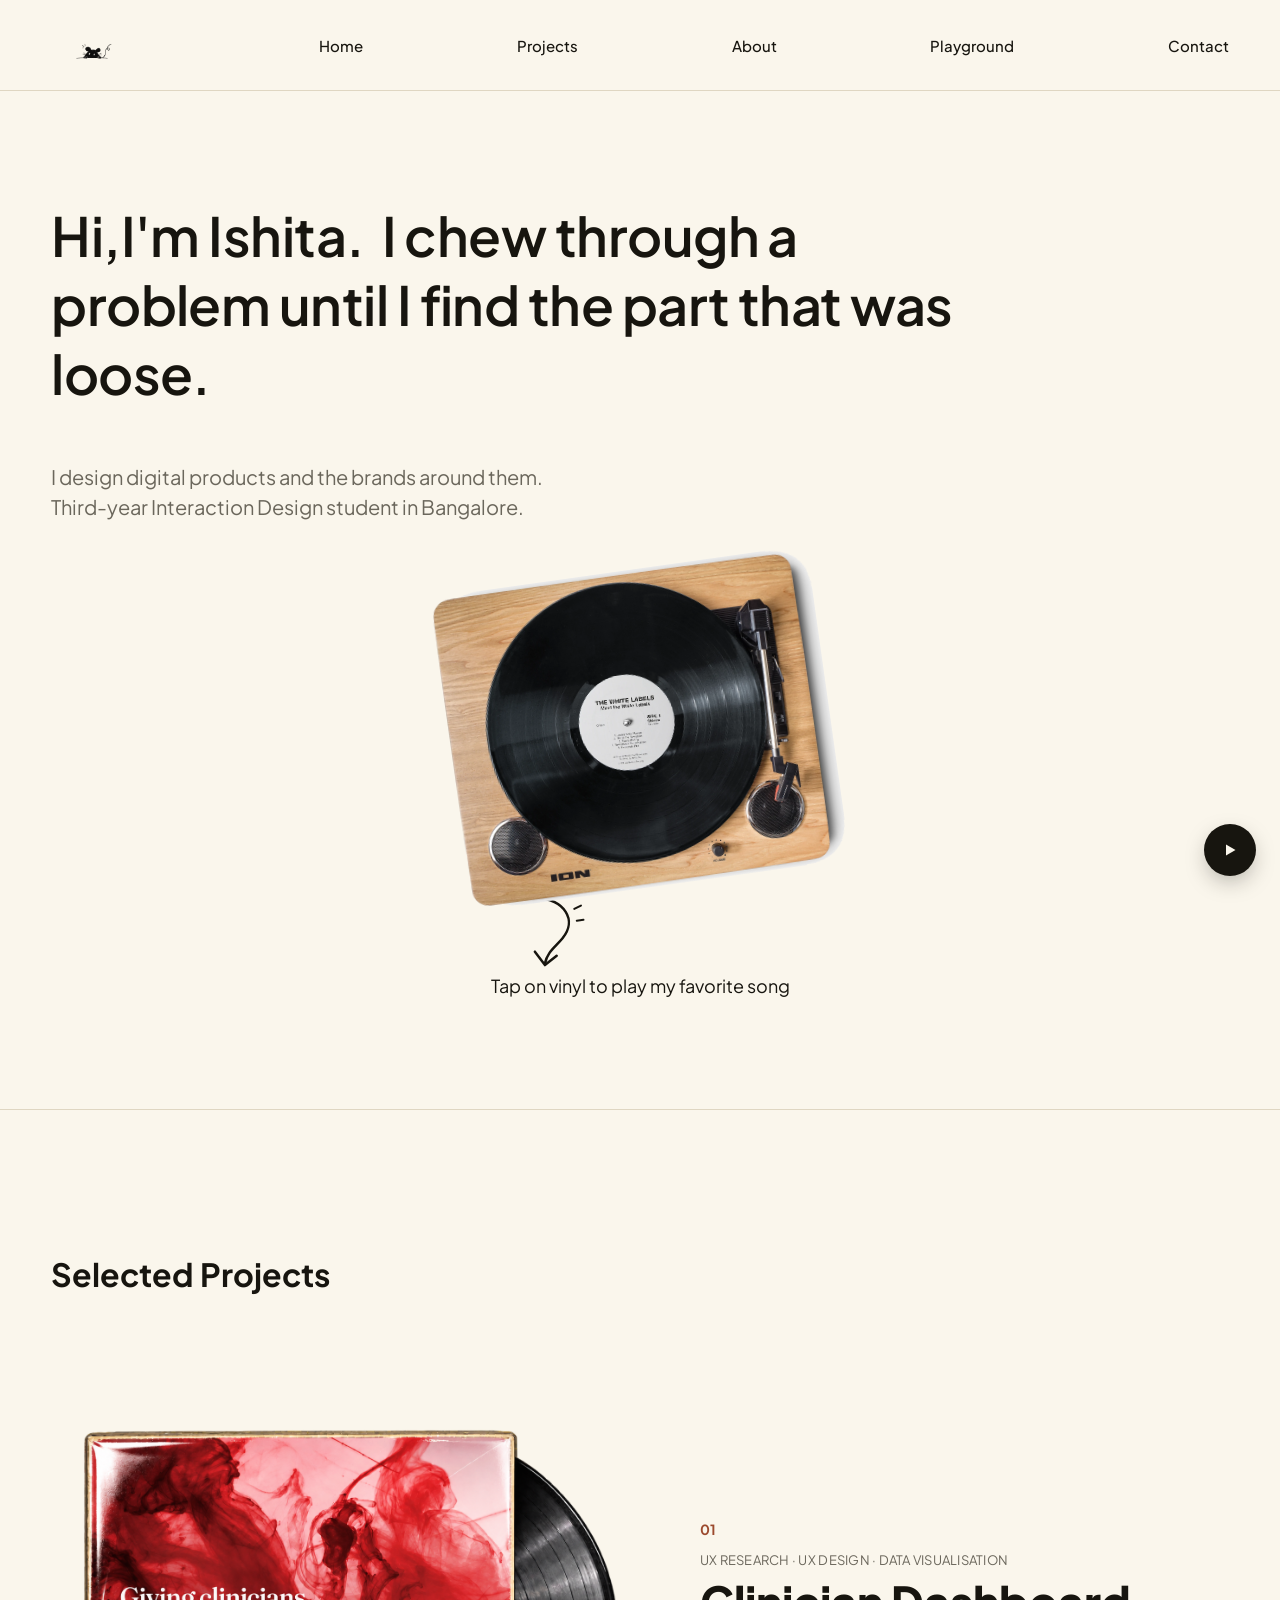
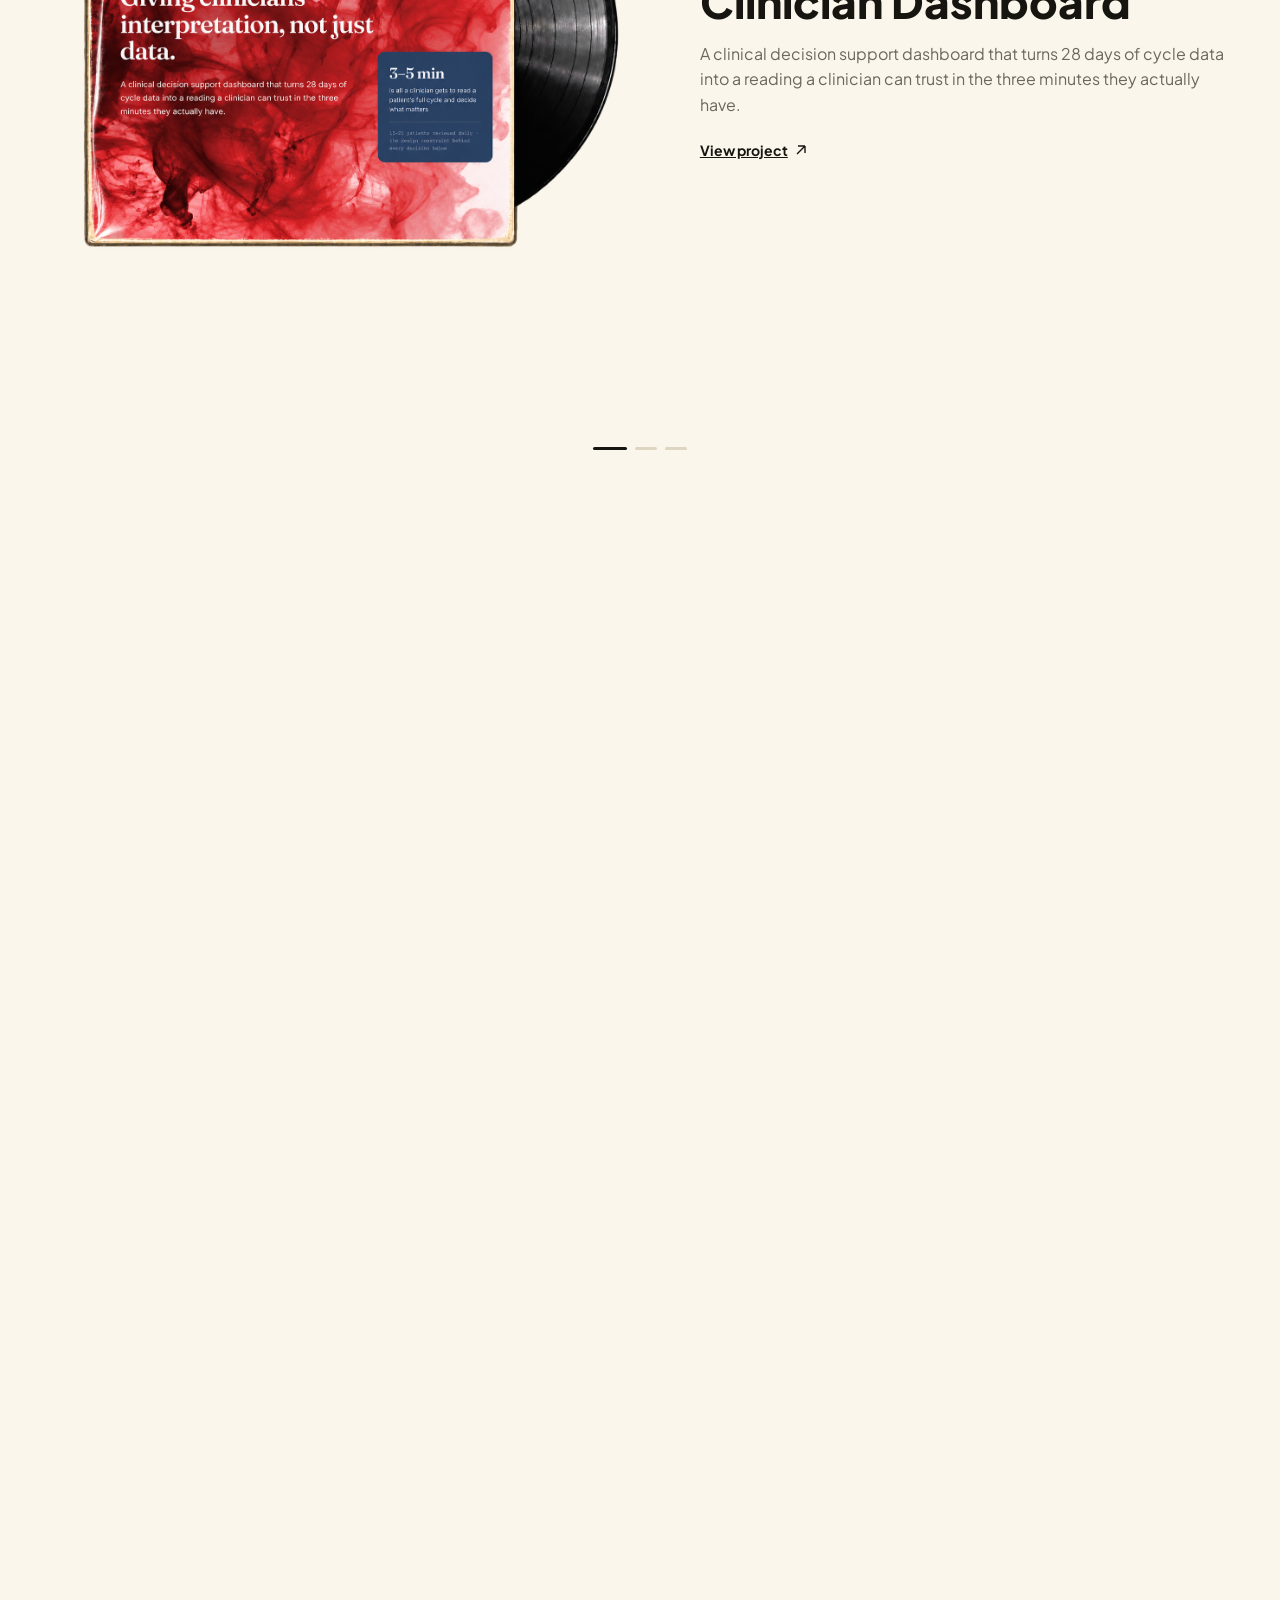
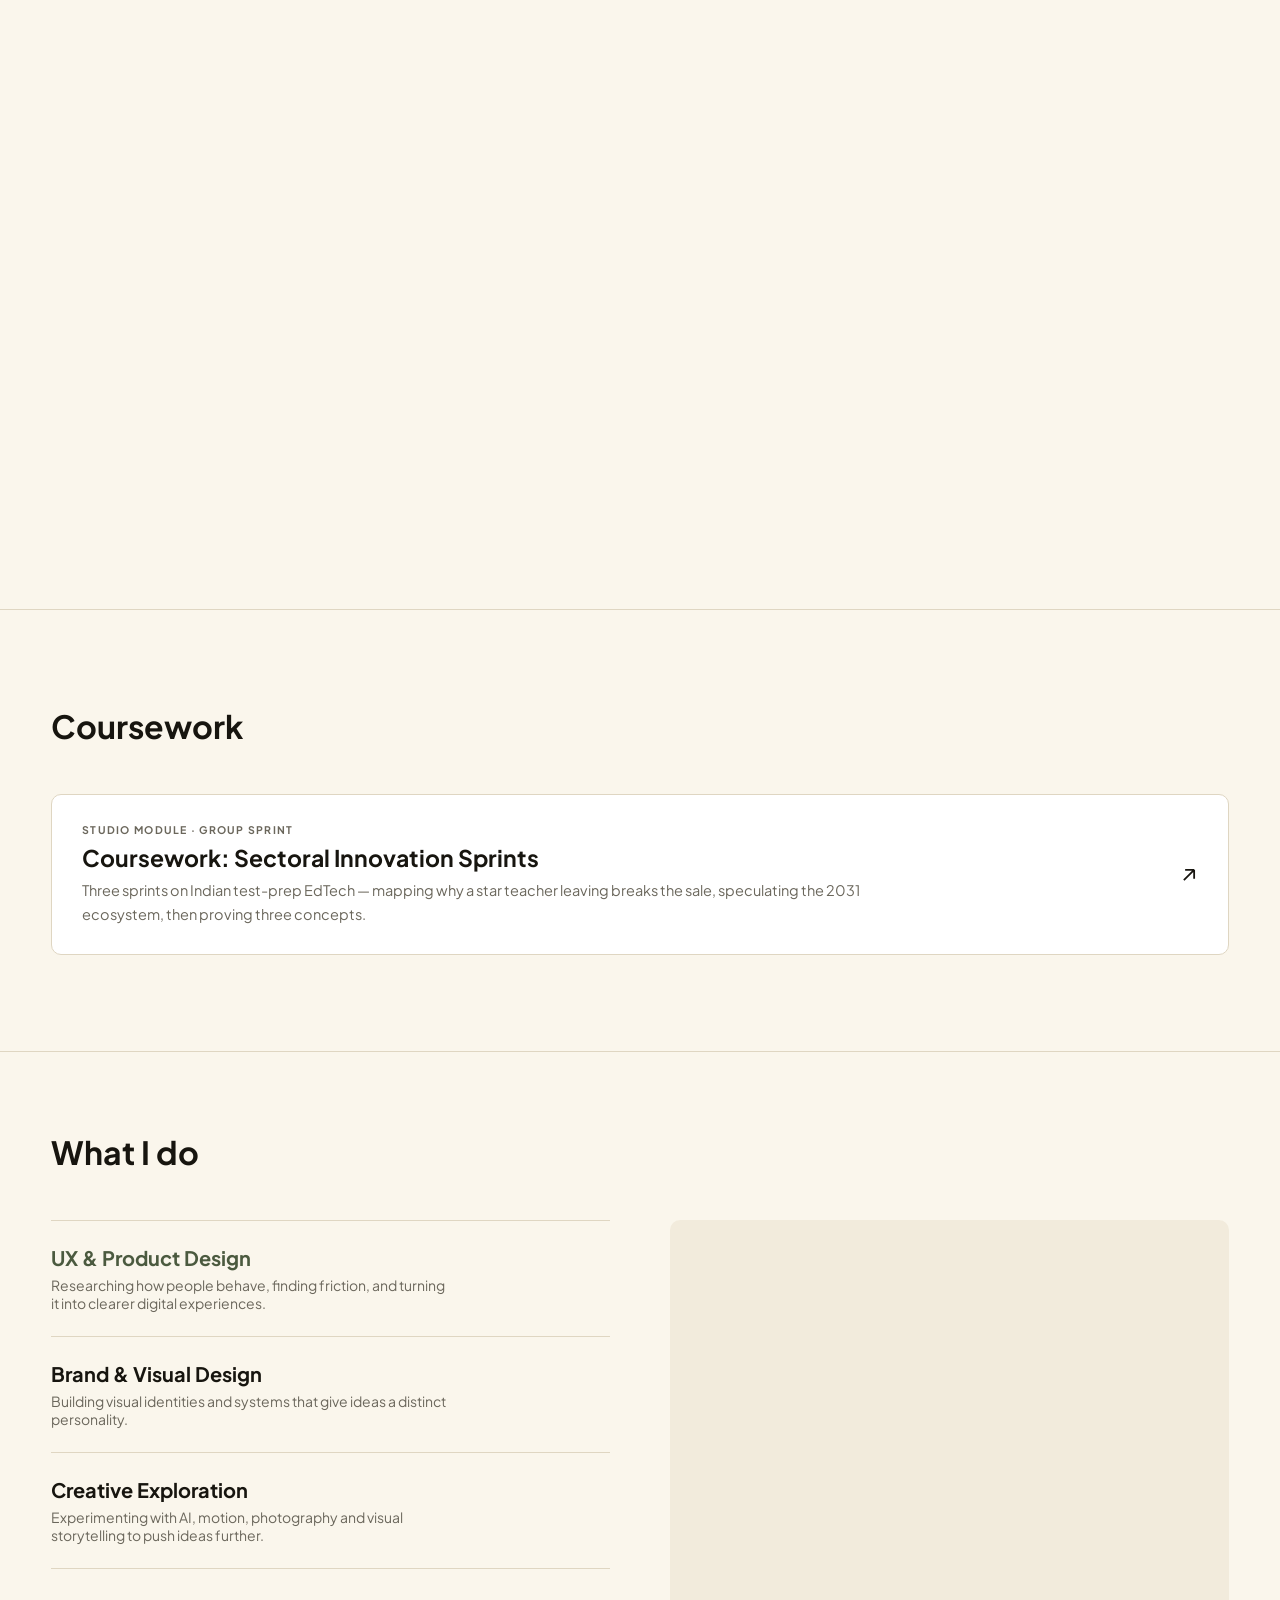
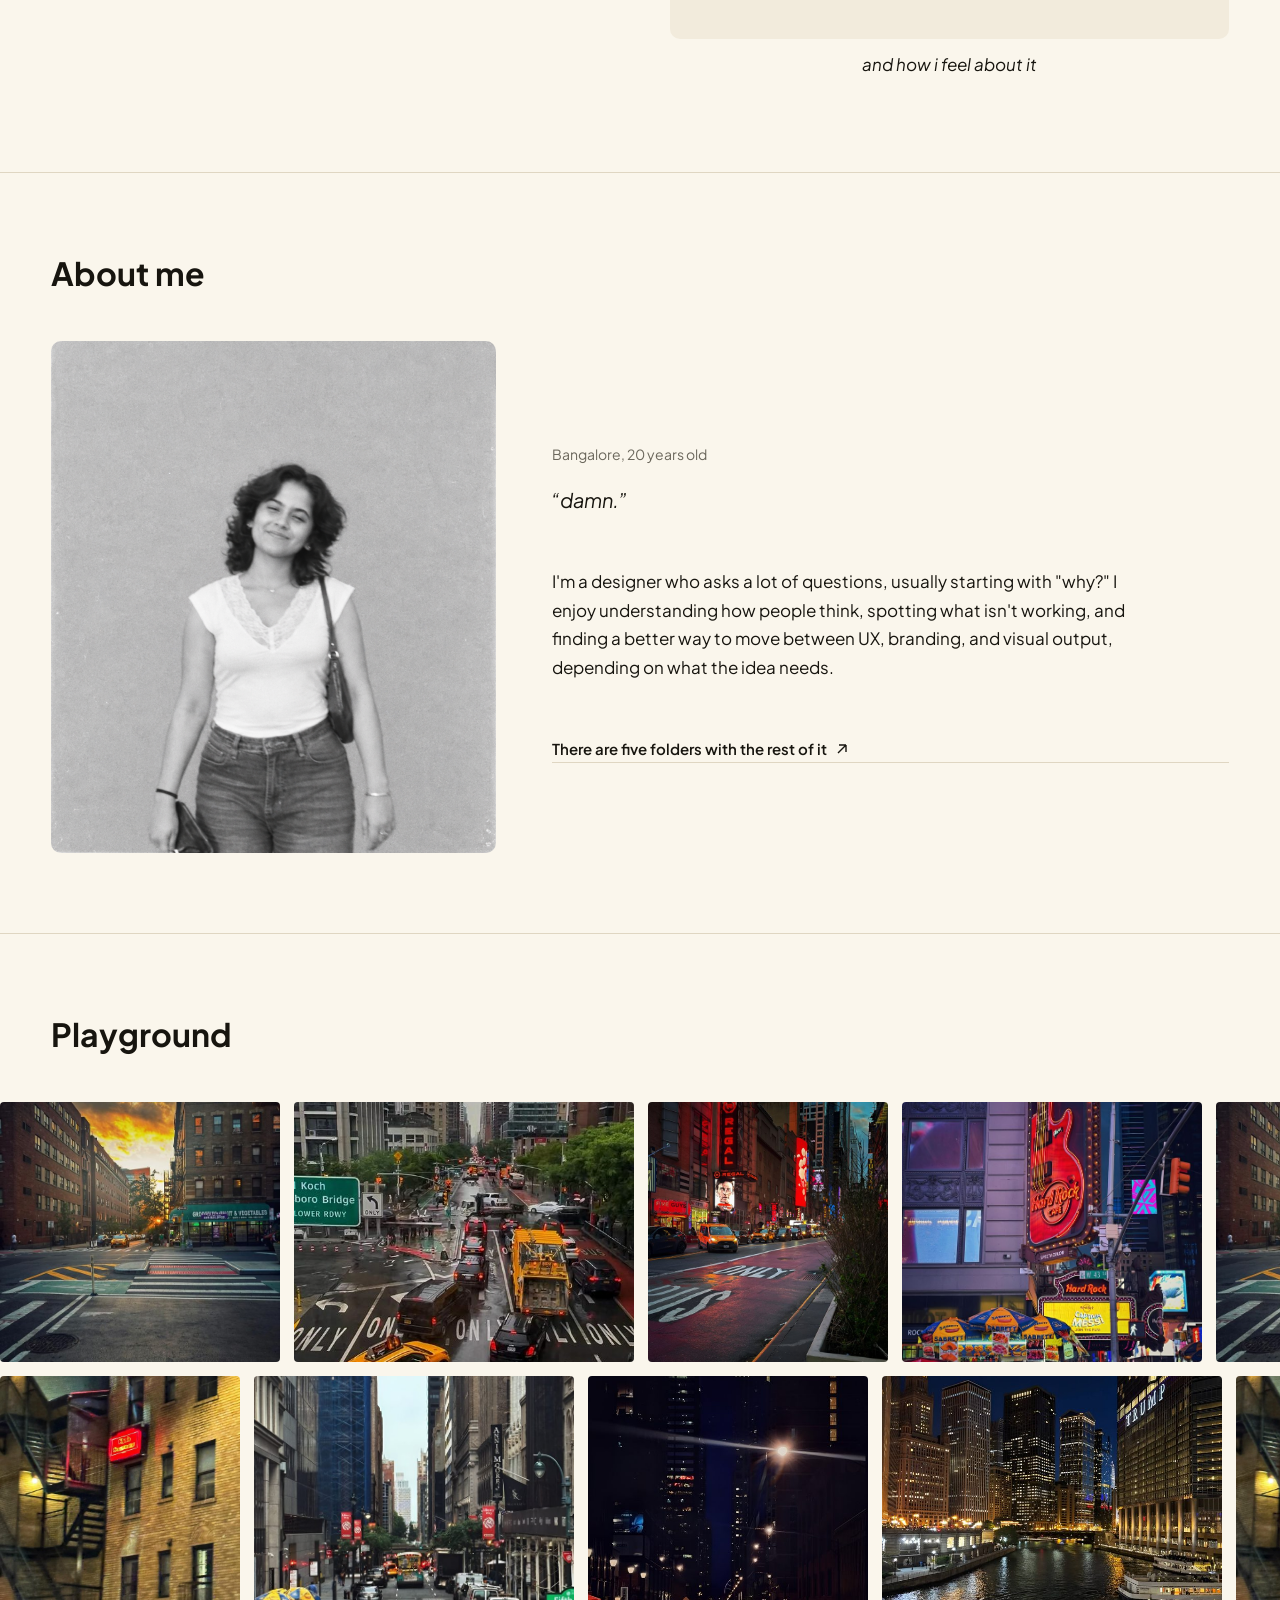
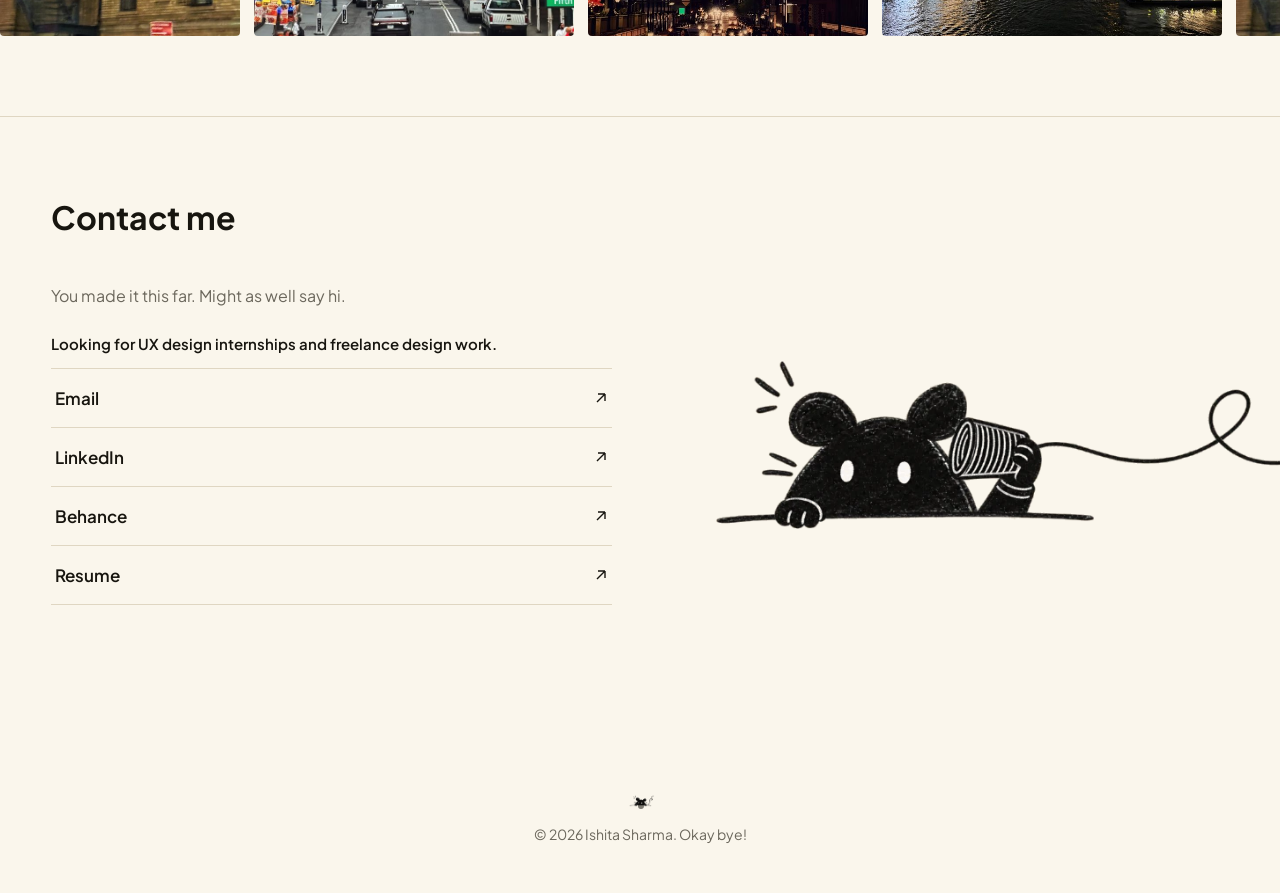
==== index.html @ cdb98477 "Pen cursor: ink the path behind the nib The nib alone was only half of it. Moving now draws the path" ====
<!DOCTYPE html>
<html lang="en">
<head>
<meta charset="UTF-8" />
<meta name="viewport" content="width=device-width, initial-scale=1.0" />
<title>Ishita Sharma — Designer</title>
<meta name="description" content="Ishita Sharma is a UX and product designer with a brand and visual background, based in Bangalore.">
  <meta property="og:type" content="website" />
  <meta property="og:site_name" content="Ishita Sharma" />
  <meta property="og:title" content="Ishita Sharma — Designer" />
  <meta property="og:description" content="Ishita Sharma is a UX and product designer with a brand and visual background, based in Bangalore." />
  <meta property="og:url" content="https://ishitasharma6562-a11y.github.io/ishita/" />
  <meta property="og:image" content="https://ishitasharma6562-a11y.github.io/ishita/assets/images/og-card.jpg?v=1" />
  <meta property="og:image:width" content="1200" />
  <meta property="og:image:height" content="630" />
  <meta property="og:image:alt" content="Ishita Sharma is a UX and product designer with a brand and visual background, based in Bangalore." />
  <meta name="twitter:card" content="summary_large_image" />

<link rel="icon" href="data:image/svg+xml,<svg xmlns=%22http://www.w3.org/2000/svg%22 viewBox=%220 0 100 100%22><text y=%22.9em%22 font-size=%2290%22>🐭</text></svg>">
<link rel="stylesheet" href="assets/css/style.css?v=36" />
</head>
<body>
<a href="#home" class="skip-link">Skip to content</a>

<header>
  <div class="wrap">
    <nav>
      <a href="#home" aria-label="Home">
        <img class="rat-logo" src="assets/images/rat.png" alt="Ishita Sharma — home" />
      </a>
      <ul class="nav-links" id="navLinks">
        <li><a href="#home">Home</a></li>
        <li><a href="#projects">Projects</a></li>
        <li><a href="about.html">About</a></li>
        <li><a href="#playground">Playground</a></li>
        <li><a href="#contact">Contact</a></li>
      </ul>
      <button class="nav-toggle" id="navToggle" aria-label="Toggle menu" aria-expanded="false">
        <svg width="22" height="16" viewBox="0 0 22 16"><path d="M0 1H22M0 8H22M0 15H22" stroke="currentColor" stroke-width="2"/></svg>
      </button>
    </nav>
  </div>
</header>

<main id="home">

  <!-- ================= HERO ================= -->
  <section class="hero">
    <div class="wrap">
      <p class="hero-line">
        Hi,I'm Ishita.&nbsp; I chew through a problem until I find the part that was loose.
      </p>
      <p class="hero-tagline">
        I design digital products and the brands around them.<br>
        Third-year Interaction Design student in Bangalore.
      </p>
      <div class="hero-image">
        <div class="hero-image-inner" id="heroImageInner">
          <img src="assets/images/hero-turntable.png" alt="" />
          <img class="hero-disc-spin" id="heroDiscSpin" src="assets/images/disc-hero.png" alt="" aria-hidden="true" />
        </div>
      </div>
      <p class="hero-hint">
        <svg class="hero-hint-arrow" viewBox="0 0 74 92" fill="none" aria-hidden="true">
          <path d="M16 6C48 8 64 32 46 54C37 65 28 70 25 84" stroke="currentColor" stroke-width="3" stroke-linecap="round"/>
          <path d="M13 70L25 86L39 75" stroke="currentColor" stroke-width="3" stroke-linecap="round" stroke-linejoin="round"/>
          <path d="M60 19L68 15M63 33L71 32" stroke="currentColor" stroke-width="2.4" stroke-linecap="round"/>
        </svg>
        <span>Tap on vinyl to play my favorite song</span>
      </p>
      <audio id="heroVinylAudio" src="assets/audio/hero-vinyl-track.mp3" preload="none" loop></audio>
    </div>
  </section>

  <!-- ================= SELECTED PROJECTS — pinned carousel ================= -->
  <section id="projects" class="projects-pin-section">
    <div class="projects-sticky">
      <div class="projects-head-fixed">
        <div class="wrap">
          <h2 class="section-head" style="margin-bottom:0;">Selected Projects</h2>
        </div>
      </div>

      <div class="projects-track" id="projectsTrack">

        <div class="project-slide is-active">
          <div class="project-slide-inner">
            <div class="thumb-frame onawave">
              <img src="assets/images/thumb-onawave-vinyl-hd.png" alt="Clinician Dashboard project &mdash; the red ink hero of the OnaWave case study, styled as a vinyl record sleeve" />
            </div>
            <div class="proj-copy">
              <div class="proj-index">01</div>
              <div class="proj-meta">UX RESEARCH &middot; UX DESIGN &middot; DATA VISUALISATION</div>
              <h3 class="proj-name">Clinician Dashboard</h3>
              <p class="proj-desc">A clinical decision support dashboard that turns 28 days of cycle data into a reading a clinician can trust in the three minutes they actually have.</p>
              <a class="proj-link" href="work/onawave.html">View project
                <svg width="14" height="14" viewBox="0 0 14 14"><path d="M3 11L11 3M11 3H4M11 3V10" stroke="currentColor" stroke-width="1.4"/></svg>
              </a>
            </div>
          </div>
        </div>

        <div class="project-slide">
          <div class="project-slide-inner">
            <div class="thumb-frame furlenco">
              <img src="assets/images/thumb-furlenco-vinyl-hd.png" alt="Furlenco project &mdash; a person&rsquo;s feet up on a rented leather sofa, styled as a vinyl record sleeve" />
            </div>
            <div class="proj-copy">
              <div class="proj-index">02</div>
              <div class="proj-meta">UX RESEARCH &middot; UX DESIGN &middot; VISUAL DESIGN</div>
              <h3 class="proj-name">Furlenco</h3>
              <p class="proj-desc">Why people hesitate before renting furniture online, and what makes them confident enough to commit. A UX study and redesign.</p>
              <a class="proj-link" href="work/furlenco.html">View project
                <svg width="14" height="14" viewBox="0 0 14 14"><path d="M3 11L11 3M11 3H4M11 3V10" stroke="currentColor" stroke-width="1.4"/></svg>
              </a>
            </div>
          </div>
        </div>

        <div class="project-slide">
          <div class="project-slide-inner">
            <div class="thumb-frame nazar">
              <img src="assets/images/thumb-nazar-vinyl-hd.png" alt="Nazar app icon on a phone home screen, styled as a vinyl record sleeve" />
              <span class="scan-line"></span>
            </div>
            <div class="proj-copy">
              <div class="proj-index">03</div>
              <div class="proj-meta">BRAND STRATEGY &middot; VISUAL IDENTITY &middot; ART DIRECTION</div>
              <h3 class="proj-name">Nazar</h3>
              <p class="proj-desc">A visual identity project built around human attention and the difference between simply being seen and genuinely being acknowledged.</p>
              <a class="proj-link" href="work/nazar.html">View project
                <svg width="14" height="14" viewBox="0 0 14 14"><path d="M3 11L11 3M11 3H4M11 3V10" stroke="currentColor" stroke-width="1.4"/></svg>
              </a>
            </div>
          </div>
        </div>

        <div class="project-slide" hidden>
          <div class="project-slide-inner">
            <div class="thumb-frame outlive">
              <span class="outlive-tile" aria-hidden="true"><b>Outlive</b><i>Amazon brand store</i></span>
            </div>
            <div class="proj-copy">
              <div class="proj-index">04</div>
              <div class="proj-label">Client work</div>
              <div class="proj-meta">AMAZON &middot; A+ CONTENT &middot; BRAND STORE &middot; LISTING DESIGN</div>
              <h3 class="proj-name">Outlive</h3>
              <p class="proj-desc">Redesigned the store banners, A+ content and listing images for five products, plus the Brand Store creatives, for a snack brand aimed at health-conscious customers. Live on Amazon.in.</p>
              <a class="proj-link" href="https://www.amazon.in/stores/page/7955FC23-641B-4FF8-ABA8-2BC7EDD5622E" target="_blank" rel="noopener">View live store
                <svg width="14" height="14" viewBox="0 0 14 14"><path d="M3 11L11 3M11 3H4M11 3V10" stroke="currentColor" stroke-width="1.4"/></svg>
              </a>
            </div>
          </div>
        </div>

        <div class="project-slide" hidden>
          <div class="project-slide-inner">
            <div class="thumb-frame studio">
              <img src="assets/images/thumb-studio-vinyl-hd.png" alt="Studio coffee machine research illustration &mdash; &lsquo;And so I got to work.&rsquo; styled as a vinyl record sleeve" />
              <span class="steam s1"></span>
              <span class="steam s2"></span>
              <span class="steam s3"></span>
            </div>
            <div class="proj-copy">
              <div class="proj-index">05</div>
              <div class="proj-meta">UX RESEARCH &middot; PRODUCT DESIGN</div>
              <h3 class="proj-name">Studio</h3>
              <p class="proj-desc">A coffee machine UX redesign &mdash; research into why a simple morning routine kept turning into public confusion.</p>
              <span class="proj-status">In progress</span>
            </div>
          </div>
        </div>
      </div>

      <div class="projects-progress">
        <span class="is-active"></span>
        <span></span>
        <span></span>
        <span></span>
      </div>
    </div>
  </section>

  <!-- ============ SECTORAL SPRINT (coursework) — start ============
       Self-contained: this block + assets/css/sprint.css.
       The sprints themselves live in work/sectoral-sprint.html.
       To hide: add the word  hidden  to the <section> tag below.      -->
  <section id="sprint">
    <div class="wrap">
      <h2 class="section-head">Coursework</h2>
      <a class="sprint-card" href="work/sectoral-sprint.html">
        <span class="sprint-card-body">
          <span class="sprint-card-label">Studio module &middot; group sprint</span>
          <span class="sprint-card-title">Coursework: Sectoral Innovation Sprints</span>
          <span class="sprint-card-desc">Three sprints on Indian test-prep EdTech &mdash; mapping why a star teacher leaving breaks the sale, speculating the 2031 ecosystem, then proving three concepts.</span>
        </span>
        <svg class="sprint-card-arrow" width="18" height="18" viewBox="0 0 14 14" aria-hidden="true"><path d="M3 11L11 3M11 3H4M11 3V10" stroke="currentColor" stroke-width="1.4" fill="none"/></svg>
      </a>
    </div>
  </section>
  <!-- ============ SECTORAL SPRINT (coursework) — end ============ -->

  <!-- ================= WHAT I DO ================= -->
  <section id="whatido-section">
    <div class="wrap">
      <h2 class="section-head">What I do</h2>
      <div class="whatido">
        <ul class="skill-list" id="skillList">
          <li class="skill-item active" data-skill="0">
            <h3>UX &amp; Product Design</h3>
            <p>Researching how people behave, finding friction, and turning it into clearer digital experiences.</p>
          </li>
          <li class="skill-item" data-skill="1">
            <h3>Brand &amp; Visual Design</h3>
            <p>Building visual identities and systems that give ideas a distinct personality.</p>
          </li>
          <li class="skill-item" data-skill="2">
            <h3>Creative Exploration</h3>
            <p>Experimenting with AI, motion, photography and visual storytelling to push ideas further.</p>
          </li>
        </ul>
        <div class="skill-visual-col">
          <div class="skill-visual">
            <video class="active" data-idx="0" src="assets/videos/whatido-01-ux-product.mp4" muted loop playsinline preload="metadata"></video>
            <video data-idx="1" src="assets/videos/whatido-03-creative.mp4" muted loop playsinline preload="metadata"></video>
            <video data-idx="2" src="assets/videos/whatido-02-brand-visual.mp4" muted loop playsinline preload="metadata"></video>
          </div>
          <p class="skill-visual-caption">and how i feel about it</p>
        </div>
      </div>
    </div>
  </section>

  <!-- ================= ABOUT ================= -->
  <section id="about">
    <div class="wrap">
      <h2 class="section-head">About me</h2>
      <div class="about-layout">
        <div class="about-photo">
          <img src="assets/images/about-portrait-raw.png" alt="Portrait of Ishita Sharma" />
        </div>
        <div class="about-copy">
          <p class="about-stat">Bangalore, 20 years old</p>
          <p class="about-quote">&ldquo;damn.&rdquo;</p>
          <div class="about-text">
            <p>I'm a designer who asks a lot of questions, usually starting with "why?" I enjoy understanding how people think, spotting what isn't working, and finding a better way to move between UX, branding, and visual output, depending on what the idea needs.</p>
          </div>
          <a class="about-more" href="about.html">There are five folders with the rest of it
            <svg width="14" height="14" viewBox="0 0 14 14" aria-hidden="true"><path d="M3 11L11 3M11 3H4M11 3V10" stroke="currentColor" stroke-width="1.4" fill="none"/></svg>
          </a>
        </div>
      </div>
    </div>
  </section>

  <!-- ================= PLAYGROUND ================= -->
  <section id="playground">
    <div class="wrap">
      <h2 class="section-head">Playground</h2>
    </div>
    <div class="pg-strip dir-left">
      <div class="pg-track" id="pgRowLeft"></div>
    </div>
    <div class="pg-strip dir-right">
      <div class="pg-track" id="pgRowRight"></div>
    </div>
  </section>

  <!-- ================= CONTACT ================= -->
  <section id="contact">
    <div class="wrap">
      <h2 class="section-head">Contact me</h2>
      <div class="contact-grid">
        <div>
          <p class="contact-intro">You made it this far. Might as well say hi.</p>
          <p class="contact-looking">Looking for UX design internships and freelance design work.</p>
          <ul class="contact-links">
            <li><a href="mailto:ishitasharma6562@gmail.com">Email <svg width="14" height="14" viewBox="0 0 14 14"><path d="M3 11L11 3M11 3H4M11 3V10" stroke="currentColor" stroke-width="1.4"/></svg></a></li>
            <li><a href="https://www.linkedin.com/in/ishita-sharma-94436a299" target="_blank" rel="noopener">LinkedIn <svg width="14" height="14" viewBox="0 0 14 14"><path d="M3 11L11 3M11 3H4M11 3V10" stroke="currentColor" stroke-width="1.4"/></svg></a></li>
            <li><a href="https://www.behance.net/ishitasharma108" target="_blank" rel="noopener">Behance <svg width="14" height="14" viewBox="0 0 14 14"><path d="M3 11L11 3M11 3H4M11 3V10" stroke="currentColor" stroke-width="1.4"/></svg></a></li>
            <li><a href="assets/docs/Ishita_Sharma_Resume.pdf" target="_blank" rel="noopener">Resume <svg width="14" height="14" viewBox="0 0 14 14"><path d="M3 11L11 3M11 3H4M11 3V10" stroke="currentColor" stroke-width="1.4"/></svg></a></li>
          </ul>
        </div>
        <div class="contact-illustration">
          <img src="assets/images/contact-rat.png?v=4" alt="Illustration of the rat listening on a tin-can telephone, wire trailing off to the right" />
        </div>
      </div>
    </div>
  </section>
</main>

<footer>
  <div class="exit-rat-wrap">
    <span class="exit-crumb" id="exitCrumb"></span>
    <div class="exit-rat" id="exitRat">
      <img src="assets/images/rat.png" alt="" />
    </div>
  </div>
  <p>© <span data-year>2026</span> Ishita Sharma. Okay bye!</p>
</footer>

<button type="button" class="sticky-audio-toggle" id="stickyAudioToggle" aria-label="Play song" aria-pressed="false">
  <svg class="icon-play" width="16" height="16" viewBox="0 0 16 16" fill="none"><path d="M4 2.5L13.5 8L4 13.5V2.5Z" fill="currentColor"/></svg>
  <svg class="icon-pause" width="16" height="16" viewBox="0 0 16 16" fill="none"><rect x="3.5" y="2.5" width="3.2" height="11" fill="currentColor"/><rect x="9.3" y="2.5" width="3.2" height="11" fill="currentColor"/></svg>
</button>

<script src="assets/js/main.js?v=9"></script>
<script src="assets/js/pen-cursor.js?v=3"></script>
</body>
</html>
---- assets/css/style.css ----
/* ============================================================
   ISHITA SHARMA — PORTFOLIO
   Editorial, cream/ink palette, hand-drawn rat companion.
   Structure: index.html (markup) + style.css (this file) + main.js (behavior)
   ============================================================ */

@import url('https://fonts.googleapis.com/css2?family=Plus+Jakarta+Sans:ital,wght@0,400;0,500;0,600;0,700;0,800;1,500&display=swap');

:root{
  --cream:#FAF6EC;
  --cream-deep:#F2EBDC;
  --ink:#17150F;
  --graphite:#6B675C;
  --line:#DFD6C2;
  --moss:#4B5A3F;
  --rust:#9C4A2E;
  --white:#FFFFFF;
  --radius-sm:4px;
  --radius-md:10px;

  /* Responsive container: capped max-width, fluid side padding.
     Tuned to stay considered (not stretched) at 1728px/1920px
     while still breathing at 1200px. */
  --maxw:1320px;
  --pad: clamp(24px, 4vw, 96px);

  --ease: cubic-bezier(.45,.05,.35,1);
}
/* Palette is intentionally fixed — this is a brand look, not something
   that should flip to dark mode based on the viewer's system setting. */
*{ box-sizing:border-box; }
html{ scroll-behavior:smooth; }
body{
  margin:0; background:var(--cream); color:var(--ink);
  font-family:'Plus Jakarta Sans', sans-serif; -webkit-font-smoothing:antialiased;
  overflow-x:hidden;
}
img{ max-width:100%; display:block; }
a{ color:inherit; }
:focus-visible{ outline:2px solid var(--rust); outline-offset:3px; }

.wrap{ max-width:var(--maxw); margin:0 auto; padding:0 var(--pad); }

.skip-link{
  position:absolute; left:-999px; top:0; background:var(--ink); color:var(--cream);
  padding:.75rem 1.25rem; border-radius:0 0 8px 0; z-index:999;
}
.skip-link:focus{ left:0; }

@media (prefers-reduced-motion: reduce){
  html{ scroll-behavior:auto; }
}

/* ---------- NAV ---------- */
header{ position:sticky; top:0; z-index:50; background:var(--cream); border-bottom:1px solid var(--line); isolation:isolate; }
nav{ display:flex; align-items:center; justify-content:space-between; padding:18px 0; }
.rat-logo{ height:54px; width:auto; cursor:pointer; }
.nav-links{ display:flex; gap:clamp(24px, 12vw, 176px); list-style:none; margin:0; padding:0; }
.nav-links a{ text-decoration:none; font-size:15px; font-weight:500; position:relative; padding-bottom:4px; }
.nav-links a::after{
  content:""; position:absolute; left:0; right:0; bottom:0; height:1px;
  background:var(--ink); transform:scaleX(0); transform-origin:right; transition:transform .3s ease;
}
.nav-links a:hover::after{ transform:scaleX(1); transform-origin:left; }
.nav-toggle{ display:none; background:none; border:none; cursor:pointer; color:var(--ink); }
@media (max-width:720px){
  .nav-links{
    position:fixed; inset:65px 0 0 0; background:var(--cream); flex-direction:column;
    gap:0; padding:12px var(--pad); transform:translateY(-8px); opacity:0; pointer-events:none;
    transition:opacity .25s ease, transform .25s ease;
  }
  .nav-links.open{ opacity:1; transform:translateY(0); pointer-events:auto; }
  .nav-links li{ border-bottom:1px solid var(--line); }
  .nav-links a{ display:block; padding:16px 0; }
  .nav-toggle{ display:block; }
}

/* ---------- HERO / RAT + CRUMBS ---------- */
.hero{ padding:56px 0 96px; position:relative; overflow:hidden; }
@media (max-width:640px){ .hero{ padding:40px 0 72px; } }

.hero-line{
  font-size:clamp(30px, 5.2vw, 54px); font-weight:600; line-height:1.28;
  max-width:920px; letter-spacing:-0.01em; position:relative; z-index:2;
}

.hero-tagline{
  margin-top:14px;
  font-size:clamp(17px, 1.7vw, 20px);
  line-height:1.5;
  color:var(--graphite);
}

.hero-image{
  margin-top:48px;
  display:flex;
  justify-content:center;
}
.hero-image-inner{
  position:relative;
  width:100%;
  max-width:380px;
  transform:rotate(-8deg);
  cursor:pointer;
}
.hero-image-inner img{ width:100%; height:auto; display:block; }

.hero-hint{
  margin-top:6px;
  display:flex; flex-direction:column; align-items:center; gap:4px;
  color:var(--ink);
}
.hero-hint-arrow{ width:62px; height:auto; align-self:center; margin-left:-170px; }
.hero-hint span{ font-size:18px; }

/* The disc overlay sits exactly on top of the (static) disc baked into the
   base photo — main.js positions/sizes it in pixels from the real circle
   measured in the source image, so only it needs to rotate. */
.hero-disc-spin{
  position:absolute;
  pointer-events:none;
  border-radius:50%;
  animation:heroDiscSpin 3s linear infinite;
  animation-play-state:paused;
}
.hero-disc-spin.is-spinning{ animation-play-state:running; }
@keyframes heroDiscSpin{ from{ transform:rotate(0deg); } to{ transform:rotate(360deg); } }
@media (prefers-reduced-motion:reduce){
  .hero-disc-spin{ animation:none; }
}
@media (max-width:640px){
  .hero-image{ margin-top:36px; justify-content:center; }
  .hero-image-inner{ max-width:220px; }
  .hero-hint-arrow{ margin-left:-90px; width:36px; }
  .hero-hint span{ font-size:15px; text-align:center; }
}

@keyframes footstep{
  0%,100%{ transform:translateY(0) rotate(-2deg); }
  50%{ transform:translateY(-4px) rotate(2deg); }
}

/* ---------- SECTIONS ---------- */
section{ padding:80px 0; border-bottom:1px solid var(--line); }
section:last-of-type{ border-bottom:none; }
.section-head{ font-size:clamp(24px,3vw,32px); font-weight:700; margin:0 0 48px; }

/* ---------- SELECTED PROJECTS — pinned horizontal carousel ---------- */
.projects-pin-section{ position:relative; border-bottom:1px solid var(--line); }
.projects-sticky{
  position:sticky; top:0;
  height:100vh;
  overflow:hidden;
  display:flex;
  flex-direction:column;
  justify-content:center;
}
.projects-head-fixed{
  position:absolute; top:64px; left:0; right:0;
  z-index:3; pointer-events:none;
}
.projects-track{
  display:flex;
  height:100%;
  align-items:center;
}
.project-slide{
  flex:0 0 100%;
  width:100%;
  height:100%;
  display:flex;
  align-items:center;
}
.project-slide-inner{
  width:100%;
  max-width:var(--maxw);
  margin:0 auto;
  padding:0 var(--pad);
  display:grid;
  grid-template-columns:1.05fr .95fr;
  gap:clamp(32px,5vw,72px);
  align-items:center;
}
@media (max-width:900px){
  .project-slide-inner{ grid-template-columns:1fr; }
}

.thumb-frame{
  position:relative; width:100%; aspect-ratio:8/7;
}
.thumb-frame.furlenco{ aspect-ratio:1237/1082; }
.thumb-frame.nazar{ aspect-ratio:1331/1148; }
.thumb-frame.studio{ aspect-ratio:1230/1104; }
/* The exported thumbnail's own pixel ratio, so object-fit:contain has
   nothing left to letterbox. */
.thumb-frame.onawave{ aspect-ratio:1351 / 1164; }
.thumb-frame img{
  position:relative; z-index:1;
  width:100%; height:100%; object-fit:contain;
  display:block;
}


.thumb-frame.nazar .scan-line{
  position:absolute; left:0; right:0; top:-10%; height:14%;
  background:linear-gradient(180deg, rgba(255,255,255,0) 0%, rgba(255,255,255,.55) 50%, rgba(255,255,255,0) 100%);
  opacity:0; pointer-events:none;
}
.project-slide.is-active .thumb-frame.nazar .scan-line{
  opacity:1; animation: scanSweep 2.2s ease-in-out infinite;
}
@keyframes scanSweep{
  0%{ top:-10%; } 50%{ top:100%; } 100%{ top:-10%; }
}

.thumb-frame.studio .steam{
  position:absolute; width:3px; border-radius:3px; background:rgba(23,21,15,.35);
  bottom:46%; opacity:0;
}
.thumb-frame.studio .steam.s1{ left:44%; height:26px; }
.thumb-frame.studio .steam.s2{ left:50%; height:20px; }
.thumb-frame.studio .steam.s3{ left:56%; height:24px; }
.project-slide.is-active .thumb-frame.studio .steam{
  animation: steamRise 1.8s ease-in infinite;
}
.thumb-frame.studio .steam.s2{ animation-delay:.3s; }
.thumb-frame.studio .steam.s3{ animation-delay:.6s; }
@keyframes steamRise{
  0%{ opacity:0; transform:translateY(0) scaleX(1); }
  30%{ opacity:.5; }
  100%{ opacity:0; transform:translateY(-30px) scaleX(1.6); }
}

.proj-index{ font-size:14px; font-weight:700; color:var(--rust); margin-bottom:14px; letter-spacing:.02em; }
.proj-meta{ font-size:13px; color:var(--graphite); margin-bottom:10px; letter-spacing:.02em; }
.proj-name{ font-size:clamp(28px,4vw,44px); font-weight:800; margin:0 0 16px; line-height:1.05; }
.proj-desc{ font-size:16px; color:var(--graphite); margin:0 0 22px; max-width:48ch; line-height:1.6; }
.proj-link{ font-size:14px; font-weight:700; display:inline-flex; align-items:center; gap:6px; }
.proj-link svg{ transition:transform .3s ease; }
.project-slide-inner:hover .proj-link svg{ transform:translate(3px,-3px); }
.proj-status{ display:inline-block; font-size:13px; color:var(--graphite); font-style:italic; }

.projects-progress{
  position:absolute; bottom:40px; left:50%; transform:translateX(-50%);
  display:flex; gap:8px; z-index:3;
}
.projects-progress span{
  width:22px; height:3px; background:var(--line); border-radius:2px;
  transition:background .3s ease, width .3s ease;
}
.projects-progress span.is-active{ background:var(--ink); width:34px; }

/* Mobile / small screens: drop the pin, become a swipeable row */
@media (max-width:900px){
  .projects-pin-section{ height:auto !important; }
  .projects-sticky{ position:relative; height:auto; overflow:visible; display:block; padding:40px 0; }
  .projects-head-fixed{ position:relative; top:0; margin-bottom:32px; padding:0 var(--pad); }
  .projects-track{
    display:flex; height:auto; overflow-x:auto; scroll-snap-type:x mandatory;
    -webkit-overflow-scrolling:touch; transform:none !important;
    padding-bottom:8px;
  }
  .projects-track::-webkit-scrollbar{ display:none; }
  .project-slide{ flex:0 0 92%; scroll-snap-align:center; padding:0 var(--pad); height:auto; }
  .project-slide-inner{ padding:0; }
  .projects-progress{ display:none; }
}

/* ---------- WHAT I DO ---------- */
.whatido{ display:grid; grid-template-columns:1fr 1fr; gap:60px; align-items:start; }
@media (max-width:800px){ .whatido{ grid-template-columns:1fr; } }
.skill-list{ list-style:none; margin:0; padding:0; }
.skill-item{ padding:24px 0; border-top:1px solid var(--line); cursor:pointer; transition:padding-left .3s ease; }
.skill-list li:last-child{ border-bottom:1px solid var(--line); }
.skill-item h3{ font-size:20px; margin:0 0 6px; font-weight:700; }
.skill-item p{ margin:0; font-size:14px; color:var(--graphite); max-width:40ch; }
.skill-item:hover{ padding-left:10px; }
.skill-item.active h3{ color:var(--moss); }
.skill-visual{ position:relative; aspect-ratio:4/3; border-radius:var(--radius-md); background:var(--cream-deep); overflow:hidden; }
.skill-visual video{ position:absolute; inset:0; width:100%; height:100%; object-fit:cover; opacity:0; transition:opacity .4s ease; }
.skill-visual video.active{ opacity:1; }
.skill-visual-caption{
  margin-top:14px;
  text-align:center;
  font-style:italic;
  font-size:17px;
  color:var(--ink);
}

/* ---------- ABOUT ---------- */
.about-layout{
  display:grid; grid-template-columns:minmax(0, 445px) 1fr;
  gap:56px; align-items:center;
}
.about-photo{
  aspect-ratio:445/512; border-radius:var(--radius-md);
  overflow:hidden; width:100%;
}
.about-photo img{ width:100%; height:100%; object-fit:cover; display:block; }
.about-copy{ display:flex; flex-direction:column; gap:18px; }
.about-text p{ font-size:17px; line-height:1.7; max-width:48ch; }
.about-stat{ font-size:14px; color:var(--graphite); }
.about-quote{ margin-top:-8px; font-size:20px; font-style:italic; color:var(--ink); }
@media (max-width:800px){
  .about-layout{ grid-template-columns:1fr; gap:36px; }
  .about-photo{ max-width:445px; margin:0 auto; }
}

/* ---------- PLAYGROUND — opposite-direction auto-scroll strips ---------- */
.pg-strip{
  overflow:hidden;
  margin: 0 calc(var(--pad) * -1) 14px;
}
.pg-strip:last-child{ margin-bottom:0; }
.pg-track{
  display:flex;
  gap:14px;
  width:max-content;
  padding:0 var(--pad);
  animation-timing-function:linear;
  animation-iteration-count:infinite;
}
.pg-strip.dir-left .pg-track{ animation-name: pgScrollLeft; animation-duration:52s; }
.pg-strip.dir-right .pg-track{ animation-name: pgScrollRight; animation-duration:52s; }
@keyframes pgScrollLeft{ from{ transform:translateX(0); } to{ transform:translateX(-50%); } }
@keyframes pgScrollRight{ from{ transform:translateX(-50%); } to{ transform:translateX(0); } }

.pg-tile{
  position:relative;
  flex:0 0 auto;
  height:260px;
  border-radius:var(--radius-sm);
  overflow:hidden;
  background:var(--cream-deep);
  transition:transform .5s var(--ease);
}
.pg-tile img{ width:100%; height:100%; object-fit:cover; display:block; }
.pg-tile:hover{ transform:scale(1.035); z-index:2; }
@media (prefers-reduced-motion: reduce){
  .pg-track{ animation:none !important; }
}
@media (max-width:640px){
  .pg-tile{ height:150px; }
}

/* ---------- CONTACT ---------- */
.contact-grid{ display:grid; grid-template-columns:1fr 1fr; gap:56px; align-items:center; }
@media (max-width:800px){ .contact-grid{ grid-template-columns:1fr; } }
.contact-intro{ font-size:16px; color:var(--graphite); margin:0 0 28px; max-width:44ch; }
.contact-links{ list-style:none; margin:0; padding:0; }
.contact-links li{ border-top:1px solid var(--line); }
.contact-links li:last-child{ border-bottom:1px solid var(--line); }
.contact-links a{ display:flex; justify-content:space-between; align-items:center; padding:18px 4px; text-decoration:none; font-size:17px; font-weight:600; }
.contact-links a svg{ transition:transform .3s ease; }
.contact-links a:hover svg{ transform:translate(4px,-4px); }
/* The illustration is pushed right and runs wider than its column so the
   tin-can wire leaves the viewport — reads as a thread coming from off-screen.
   #contact clips the overhang so it never adds horizontal page scroll. */
#contact{ overflow:hidden; }
.contact-illustration{ display:flex; align-items:center; justify-content:flex-start; }
.contact-illustration img{ width:120%; max-width:none; height:auto; margin-left:48px; }
@media (max-width:800px){
  .contact-illustration img{ width:100%; margin-left:0; }
}

/* ---------- FOOTER — rat returns, pauses, eats a crumb, leaves ---------- */
footer{ padding:60px 0 50px; text-align:center; position:relative; overflow:hidden; }
.exit-rat-wrap{ height:70px; position:relative; margin-bottom:10px; }
.exit-rat{ position:absolute; bottom:0; left:-70px; width:56px; height:auto; }
.exit-crumb{
  position:absolute; bottom:6px; width:6px; height:6px; border-radius:50%;
  background:var(--ink); opacity:.55;
  left:calc(50% - 2px);
}
@media (prefers-reduced-motion:no-preference){
  .exit-rat.running{ animation: runIn 2.6s var(--ease) forwards; }
  .exit-rat.running img{ animation: footstep .5s ease-in-out infinite; }
  .exit-rat.pausing{ animation: none; }
  .exit-rat.eating img{ animation: chewGnaw 1s ease-in-out; }
  .exit-rat.leaving{ animation: runOff 1.8s ease-in forwards; }
  .exit-rat.leaving img{ animation: footstep .5s ease-in-out infinite; }
  .exit-crumb.eaten{ animation: crumbEaten .4s ease forwards; }
}
@keyframes runIn{
  0%{ left:-70px; } 100%{ left:calc(50% - 28px); }
}
@keyframes runOff{
  0%{ left:calc(50% - 28px); } 100%{ left:110%; }
}
@keyframes chewGnaw{
  0%,100%{ transform:scale(1,1) rotate(0); }
  20%{ transform:scale(1.05,0.92) rotate(-3deg); }
  40%{ transform:scale(1,1) rotate(0); }
  60%{ transform:scale(1.05,0.92) rotate(-3deg); }
  80%{ transform:scale(1,1) rotate(0); }
}
@keyframes crumbEaten{
  to{ opacity:0; transform:scale(0); }
}
@media (prefers-reduced-motion:reduce){
  .exit-rat{ display:none; }
}
footer p{ font-size:14px; color:var(--graphite); margin:0; }

/* ---------- STICKY AUDIO TOGGLE ---------- */
.sticky-audio-toggle{
  position:fixed;
  right:24px; bottom:24px;
  z-index:200;
  width:52px; height:52px;
  border-radius:50%;
  background:var(--ink);
  color:var(--cream);
  border:none;
  display:flex; align-items:center; justify-content:center;
  cursor:pointer;
  box-shadow:0 8px 24px -6px rgba(23,21,15,.4);
  transition:background .3s ease, transform .3s ease;
}
.sticky-audio-toggle:hover{ background:var(--rust); transform:translateY(-2px); }
.sticky-audio-toggle .icon-pause{ display:none; }
.sticky-audio-toggle.is-playing .icon-play{ display:none; }
.sticky-audio-toggle.is-playing .icon-pause{ display:block; }
@media (max-width:640px){
  .sticky-audio-toggle{ right:16px; bottom:16px; width:46px; height:46px; }
}

/* ============================================================
   PEN-TOOL CURSOR
   One cursor: a pen nib, drawn with its tip on the pointer.
   Gated behind .pen-on, which pen-cursor.js adds only on a real mouse
   with motion allowed; otherwise the native cursor is untouched.
   ============================================================ */

@media (hover: hover) and (pointer: fine){
  /* (0,1,2) so it outranks the (0,1,0) cursor:pointer rules in this file
     and in the case-study stylesheets that load after it. */
  html.pen-on body *{ cursor:none; }
  html.pen-on body{ cursor:none; }
  /* Embedded prototypes keep their own cursor — we can't track inside them. */
  html.pen-on body iframe{ cursor:auto; }
}

.pen-cursor{
  position:fixed; top:0; left:0; z-index:10000;
  pointer-events:none;
  opacity:0;
  transform:translate3d(-200px,-200px,0);
  will-change:transform;
  transition:opacity .18s ease;
}
html.pen-live .pen-cursor{ opacity:1; }

/* The inked path. Difference blending means one white stroke reads dark on
   the cream and light on the black sections, with no per-section handling. */
.pen-ink{
  position:fixed; top:0; left:0;
  pointer-events:none;
  z-index:9999;
  mix-blend-mode:difference;
  opacity:0;
  transition:opacity .18s ease;
}
html.pen-live .pen-ink{ opacity:1; }

/* The nib tip is the hotspot, so the glyph hangs down-right of 0,0. */
.pen-cursor svg{
  display:block;
  width:26px; height:26px;
  margin:-1.5px 0 0 -1.5px;
  transform-origin:3px 21px;
  transition:transform .16s var(--ease);
}
.pen-cursor path{
  fill:var(--ink);
  stroke:var(--cream);
  stroke-width:1.1;
  stroke-linejoin:round;
  paint-order:stroke fill;
}

html.pen-hot  .pen-cursor svg{ transform:scale(1.16) rotate(-6deg); }
html.pen-down .pen-cursor svg{ transform:scale(.88); }

@media (prefers-reduced-motion: reduce){
  .pen-cursor{ display:none; }
}

/* The homepage keeps the short version; the five folders live on about.html. */
.about-more{
  display:inline-flex; align-items:center; gap:8px;
  margin-top:22px;
  font-size:15px; font-weight:600; text-decoration:none; color:var(--ink);
  border-bottom:1px solid var(--line); padding-bottom:4px;
  transition:gap .2s ease, border-color .2s ease;
}
.about-more:hover{ gap:12px; border-bottom-color:var(--ink); }

/* ---------- project card label ---------- */
.proj-label{
  display:inline-block; font-size:10.5px; letter-spacing:.12em; text-transform:uppercase;
  font-weight:700; color:var(--rust); border:1px solid var(--line);
  border-radius:99px; padding:4px 10px; margin-bottom:12px;
}

/* ---------- Outlive placeholder tile (swap for a real thumbnail) ---------- */
.thumb-frame.outlive{ aspect-ratio:1237/1082; }
.thumb-frame.outlive .outlive-tile{
  position:absolute; inset:0; display:flex; flex-direction:column;
  align-items:center; justify-content:center; gap:8px;
  background:var(--cream-deep); border:1px solid var(--line); border-radius:var(--radius-md);
}
.thumb-frame.outlive .outlive-tile b{
  font-size:clamp(28px,4vw,46px); font-weight:800; letter-spacing:-.02em; color:var(--ink);
}
.thumb-frame.outlive .outlive-tile i{
  font-style:normal; font-size:12px; letter-spacing:.14em;
  text-transform:uppercase; color:var(--graphite);
}

/* ---------- contact: availability line ---------- */
.contact-looking{ margin-top:10px; font-size:15px; font-weight:600; color:var(--ink); }

/* ---------- coursework link card ---------- */
#sprint{ border-bottom:1px solid var(--line); padding:96px 0; }
.sprint-card{
  display:flex; align-items:center; gap:24px;
  border:1px solid var(--line); border-radius:var(--radius-md);
  background:var(--white); padding:28px 30px; text-decoration:none;
  transition:border-color .25s var(--ease), transform .25s var(--ease);
}
.sprint-card:hover{ border-color:var(--ink); transform:translateY(-2px); }
.sprint-card-body{ display:flex; flex-direction:column; gap:7px; }
.sprint-card-label{
  font-size:10.5px; letter-spacing:.12em; text-transform:uppercase;
  font-weight:700; color:var(--graphite);
}
.sprint-card-title{ font-size:clamp(18px,2.2vw,23px); font-weight:700; color:var(--ink); }
.sprint-card-desc{ font-size:14.5px; line-height:1.6; color:var(--graphite); max-width:74ch; }
.sprint-card-arrow{ margin-left:auto; flex:0 0 auto; color:var(--ink); transition:transform .3s ease; }
.sprint-card:hover .sprint-card-arrow{ transform:translate(3px,-3px); }
.sprint-back{ margin:48px 0 0; font-size:14px; font-weight:700; }

@media (max-width:640px){
  #sprint{ padding:64px 0; }
  .sprint-card{ flex-direction:column; align-items:flex-start; gap:16px; padding:22px; }
  .sprint-card-arrow{ margin-left:0; }
}
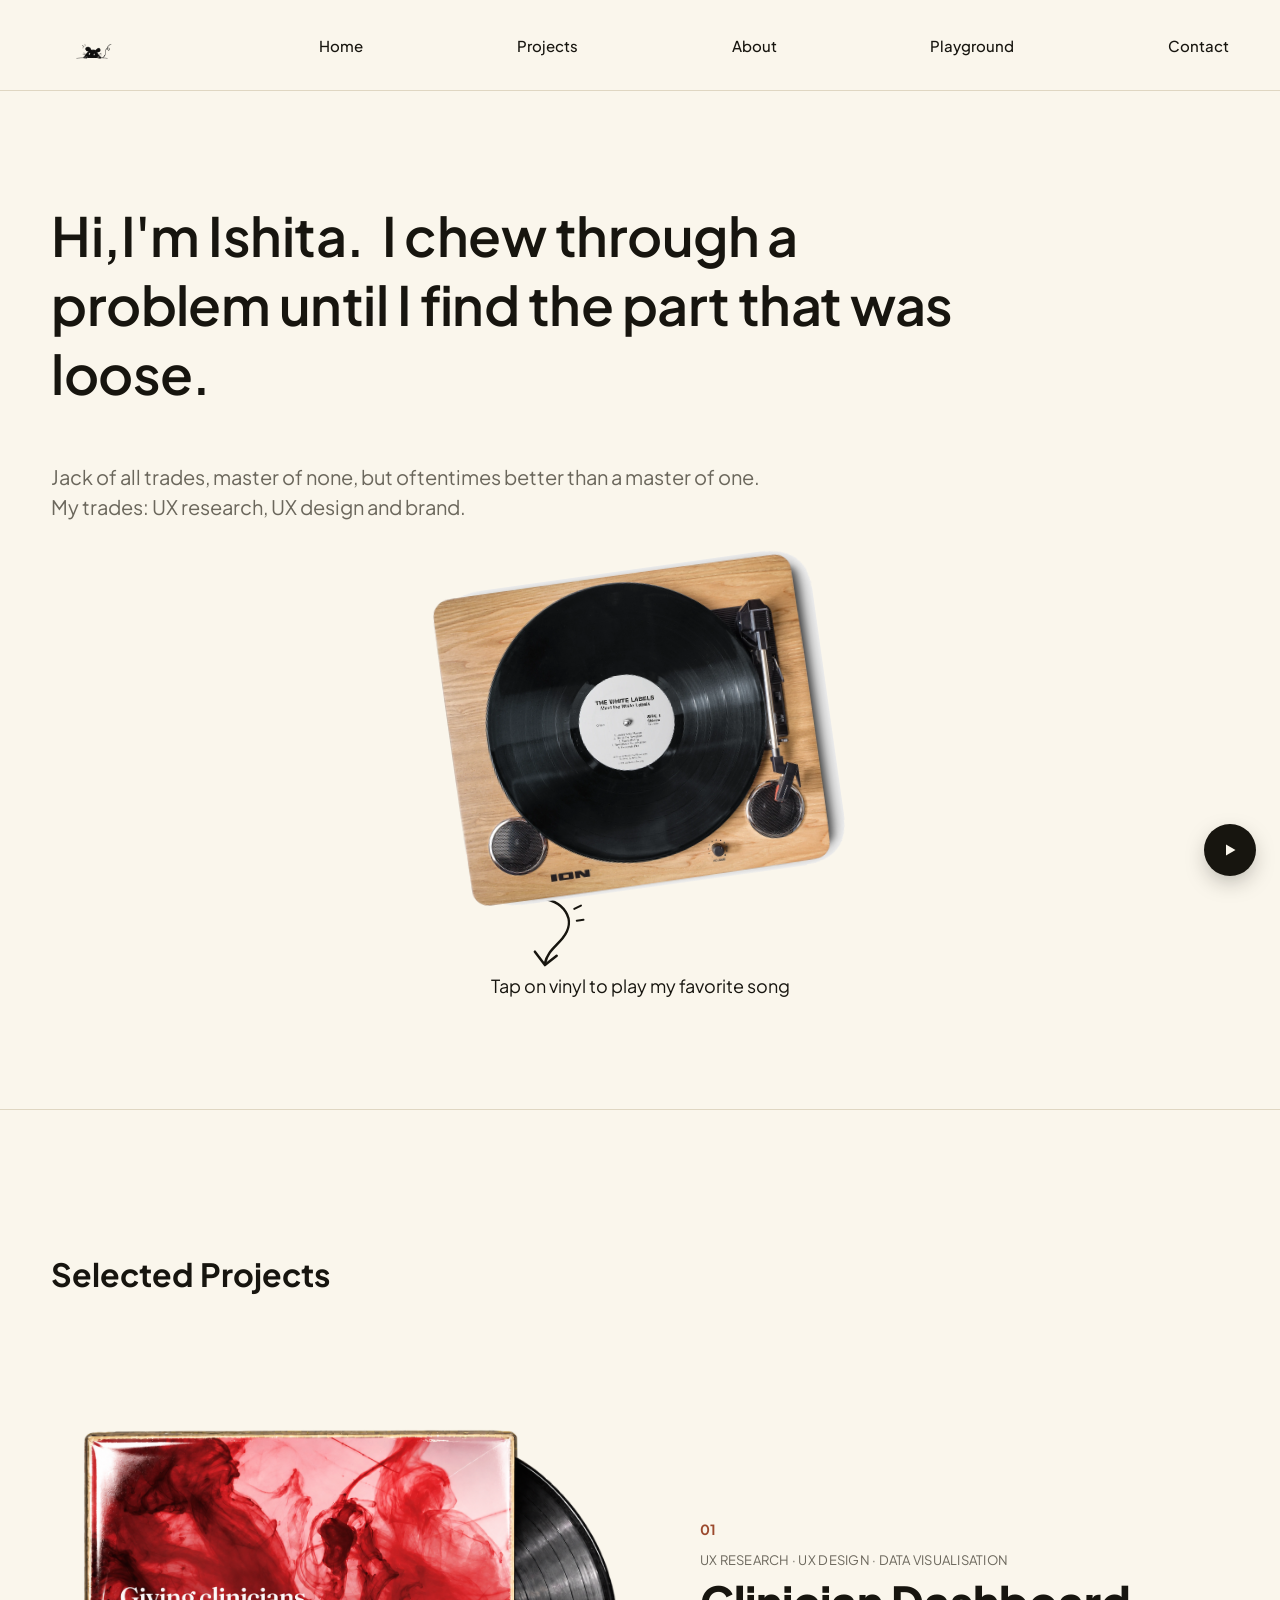
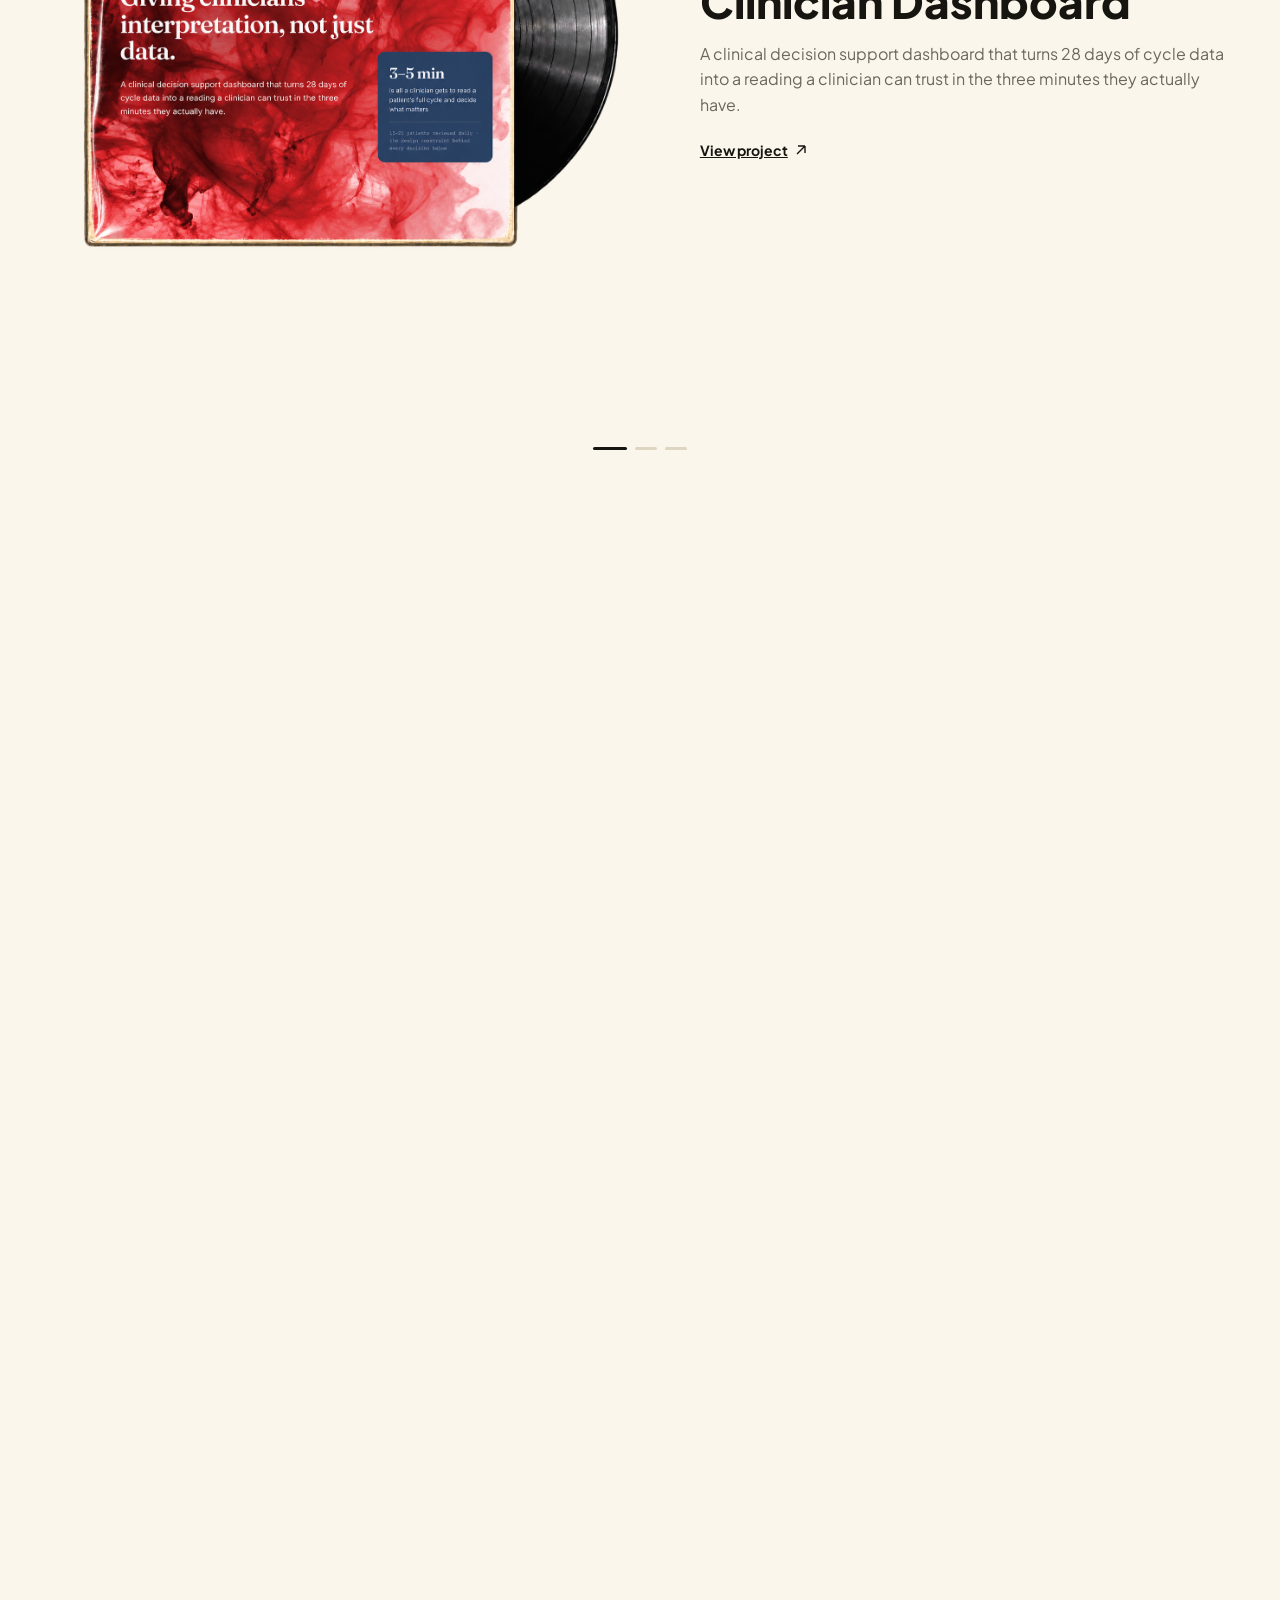
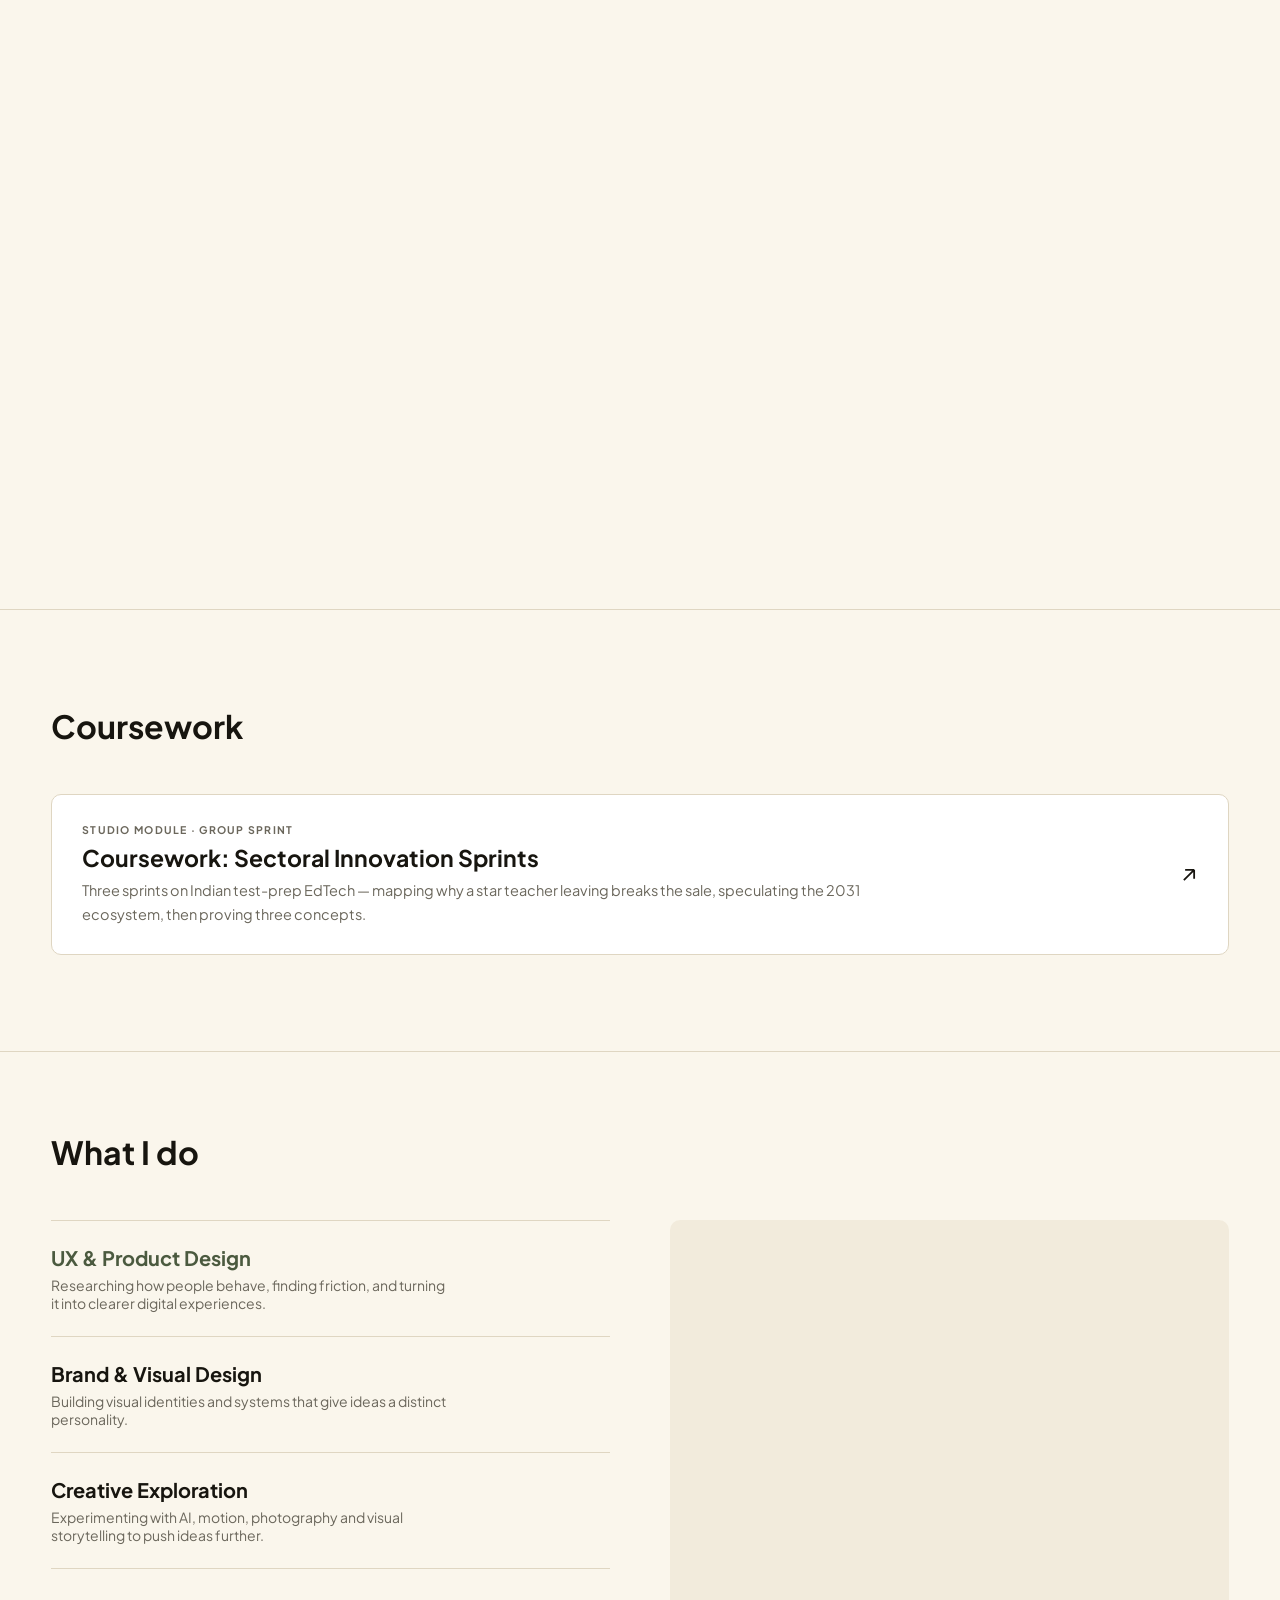
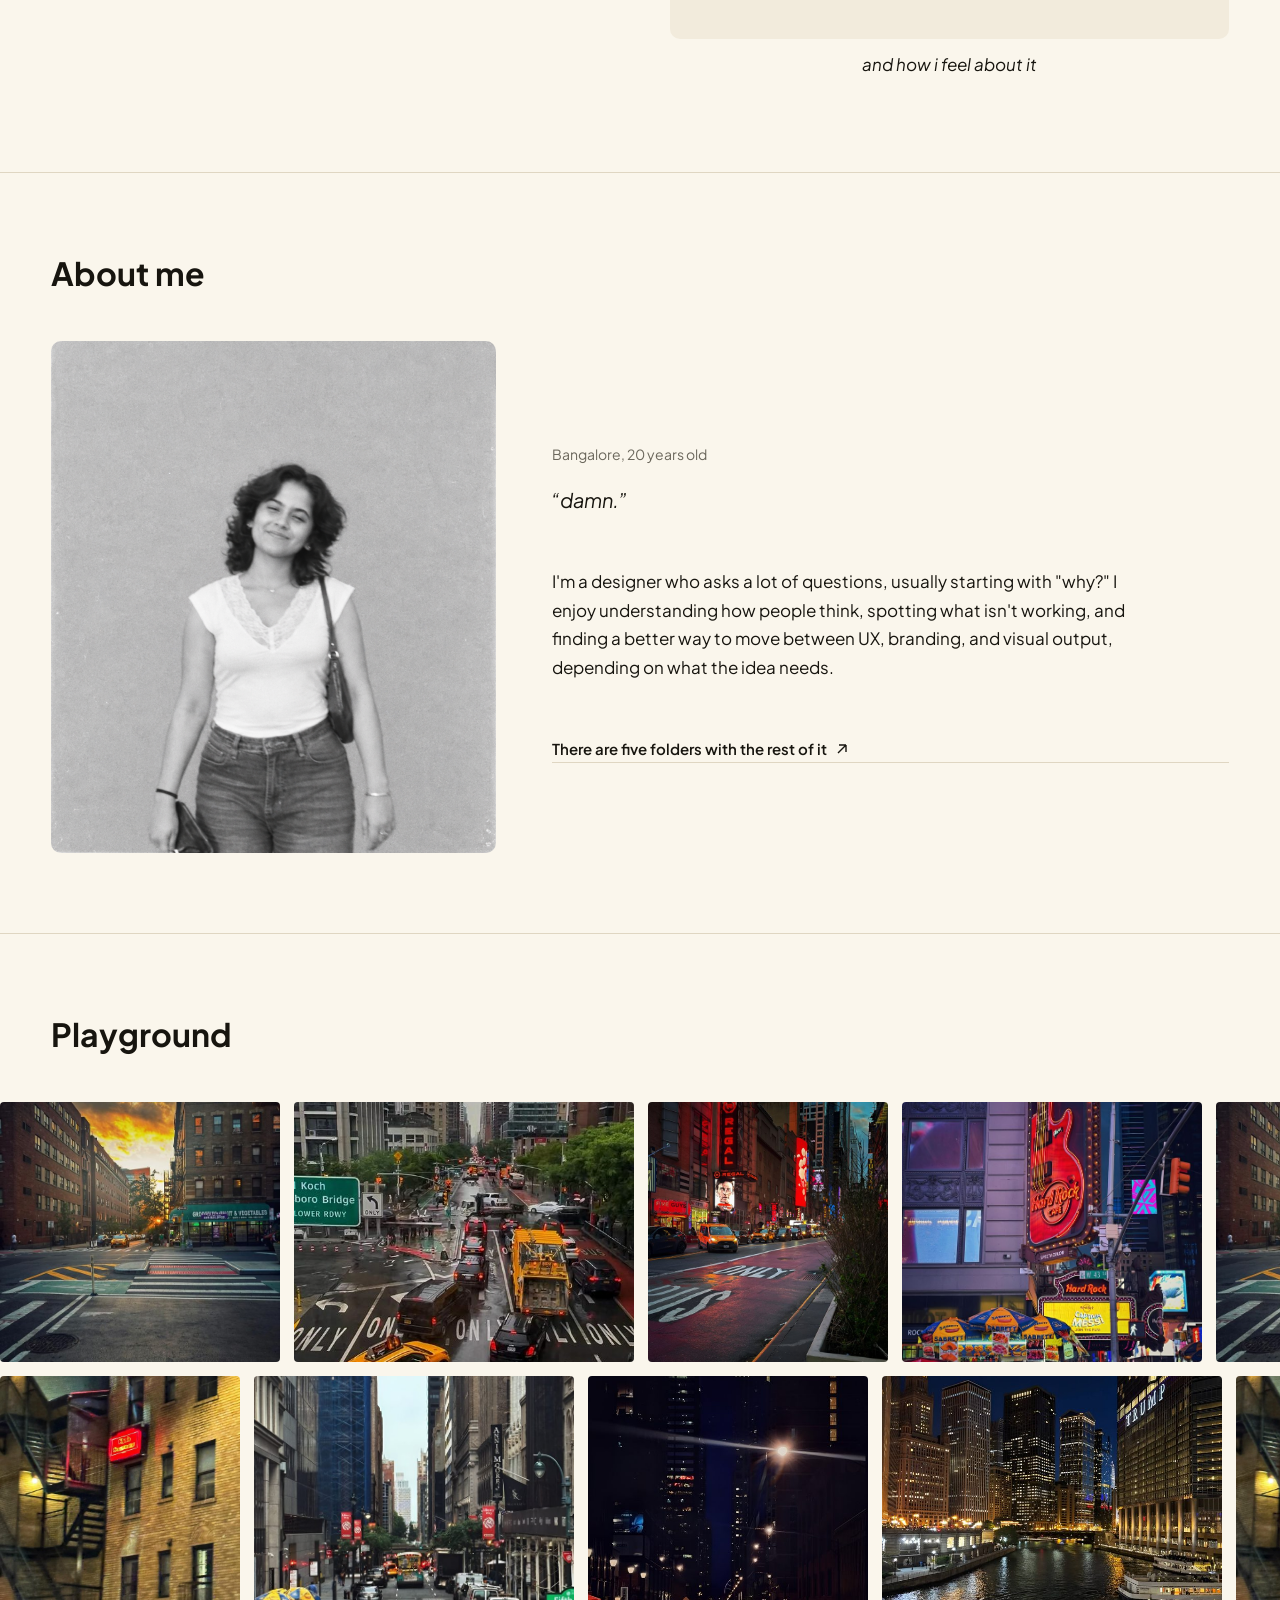
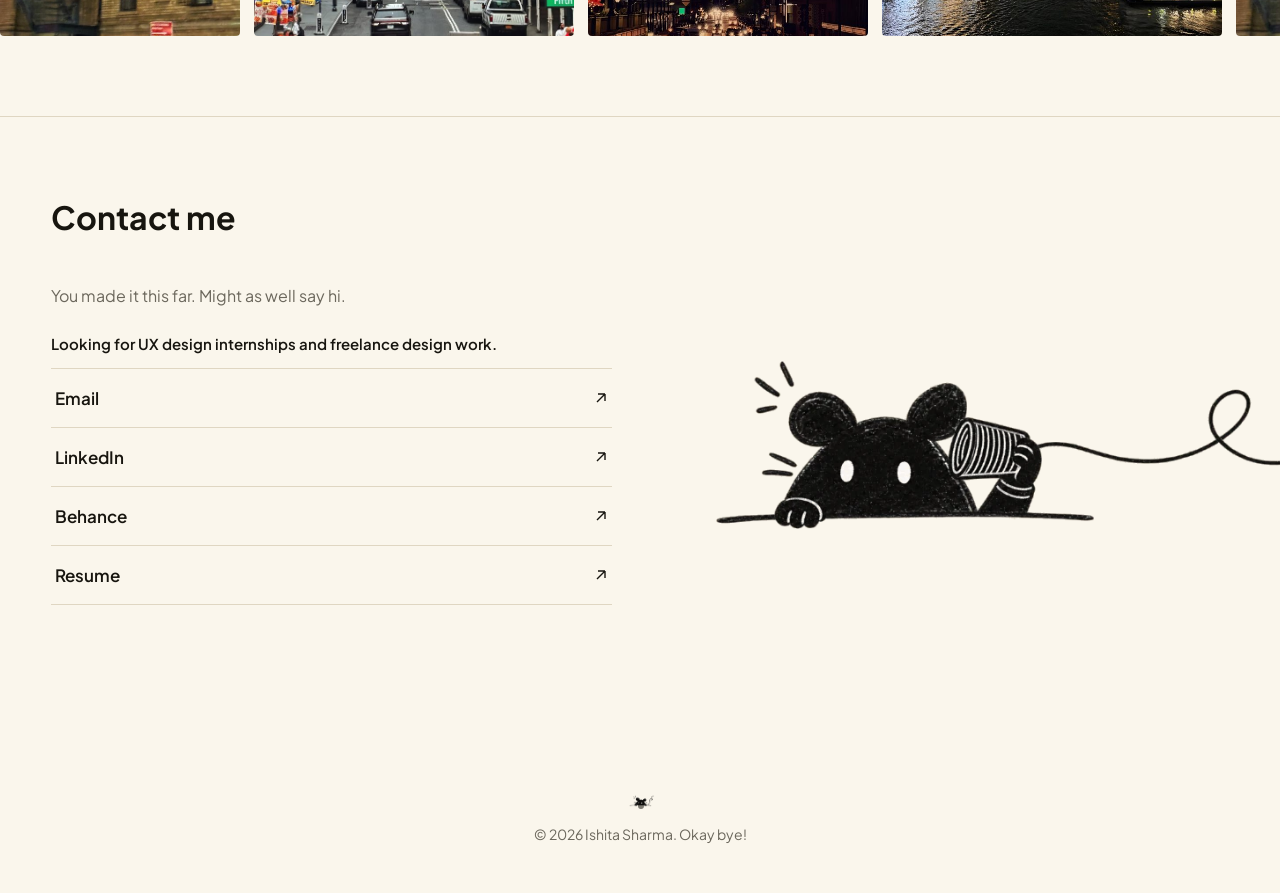
==== commit 5f99475a: "Hero: back to the jack-of-all-trades line, with the trades named Replaces the positioning line with " ====
--- a/index.html
+++ b/index.html
@@ -51,8 +51,8 @@
         Hi,I'm Ishita.&nbsp; I chew through a problem until I find the part that was loose.
       </p>
       <p class="hero-tagline">
-        I design digital products and the brands around them.<br>
-        Third-year Interaction Design student in Bangalore.
+        Jack of all trades, master of none, but oftentimes better than a master of one.<br>
+        My trades: UX research, UX design and brand.
       </p>
       <div class="hero-image">
         <div class="hero-image-inner" id="heroImageInner">
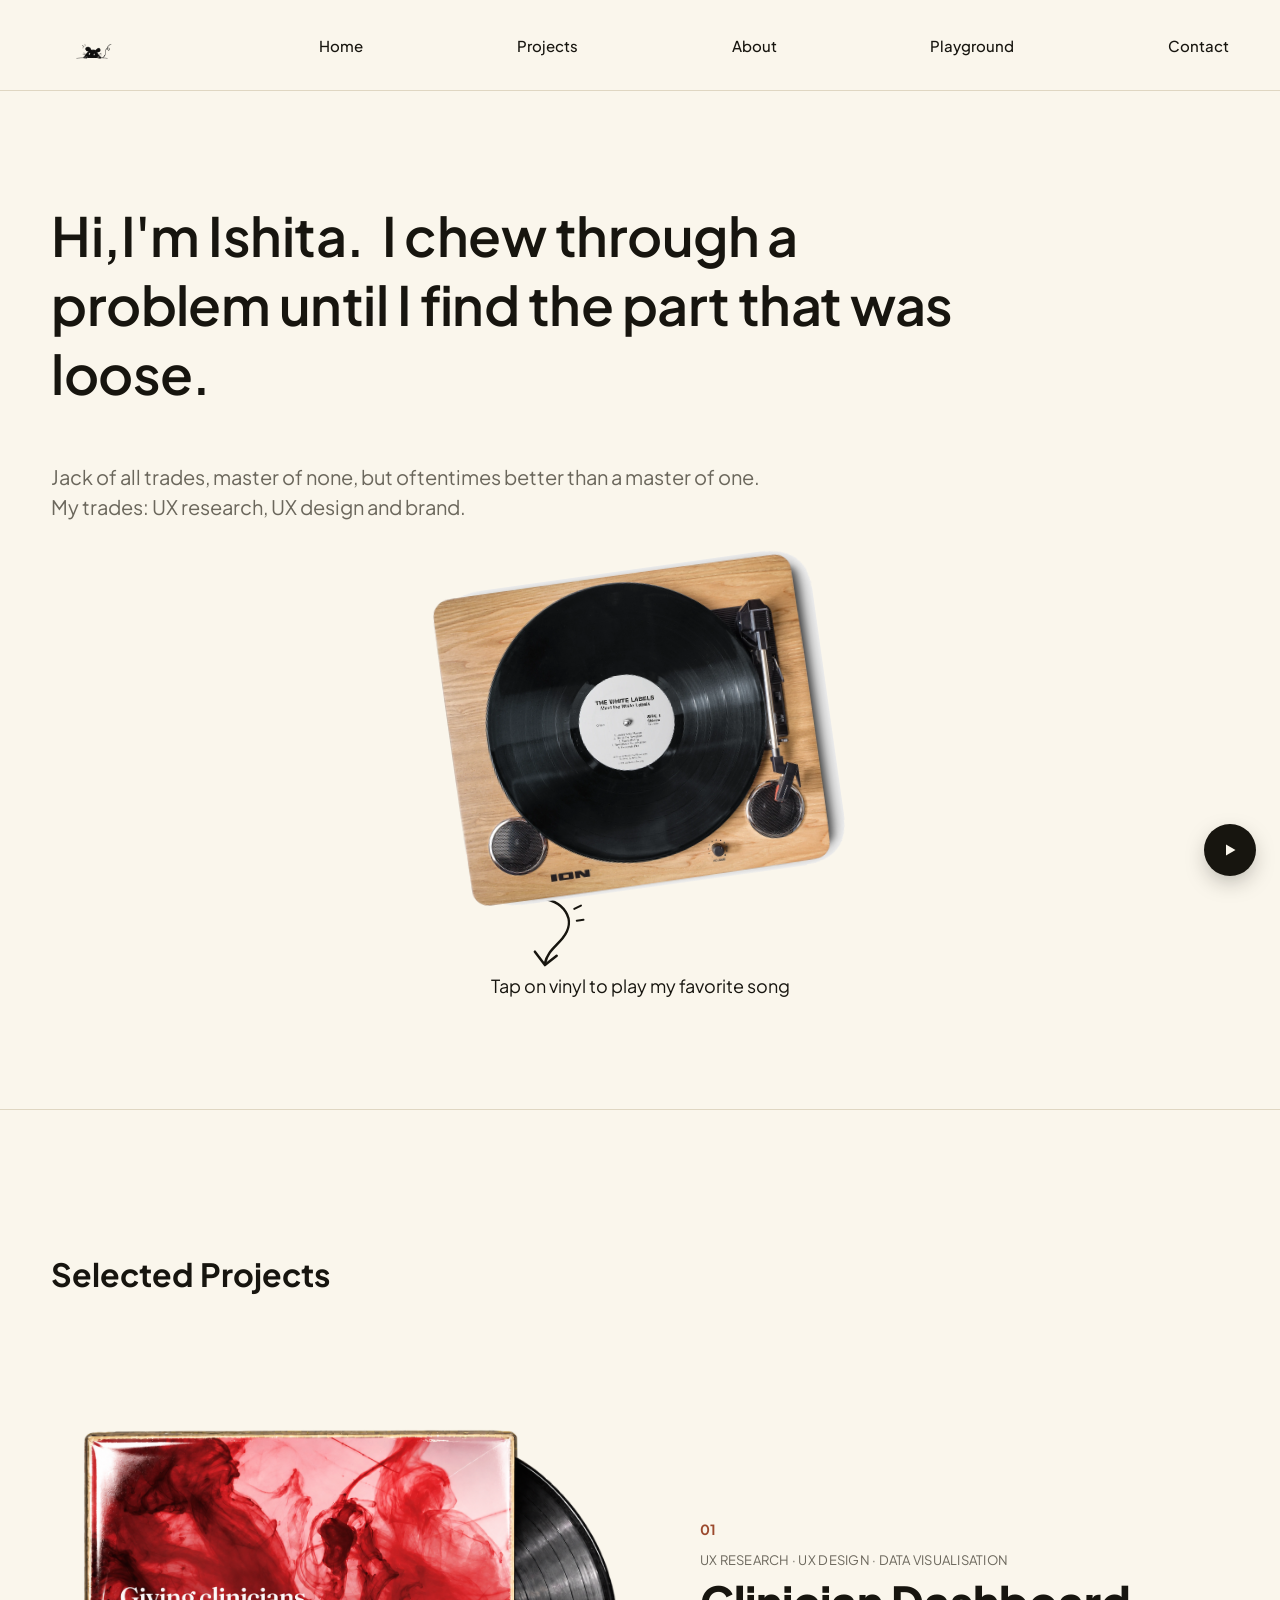
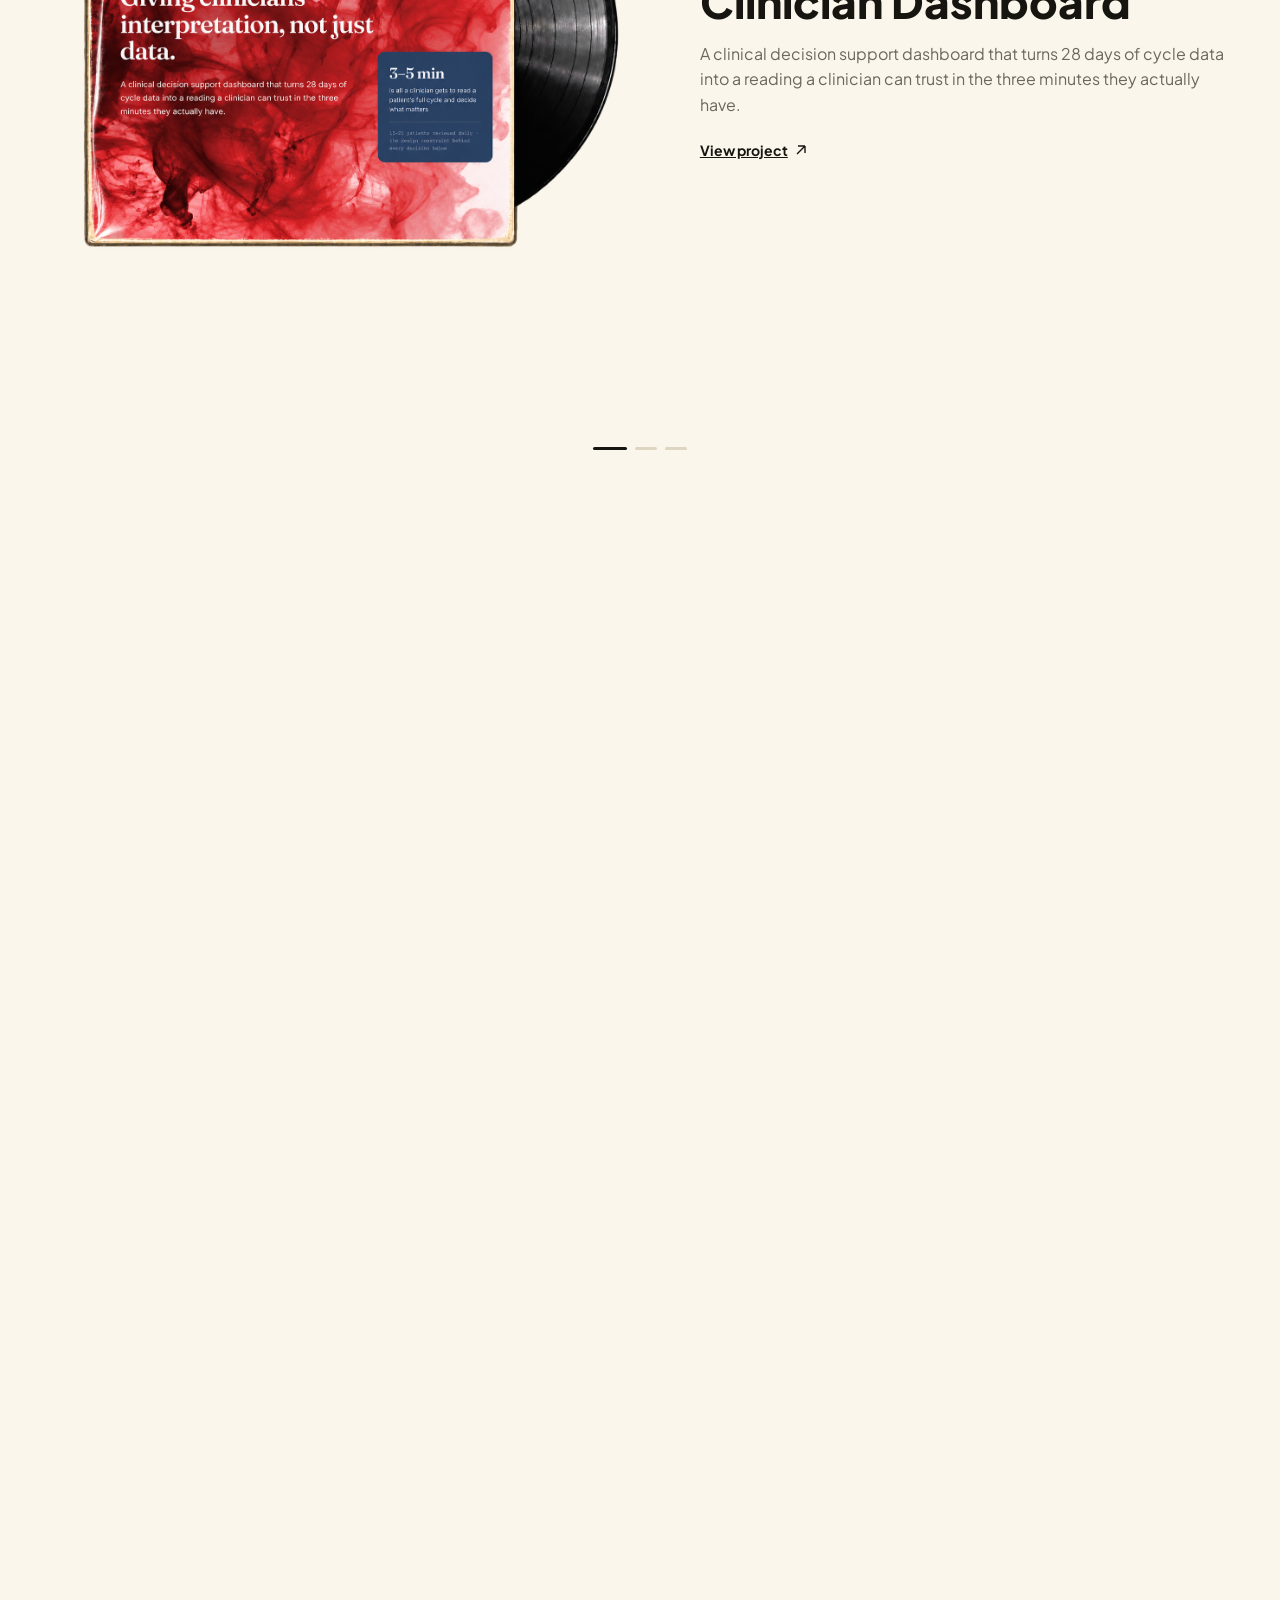
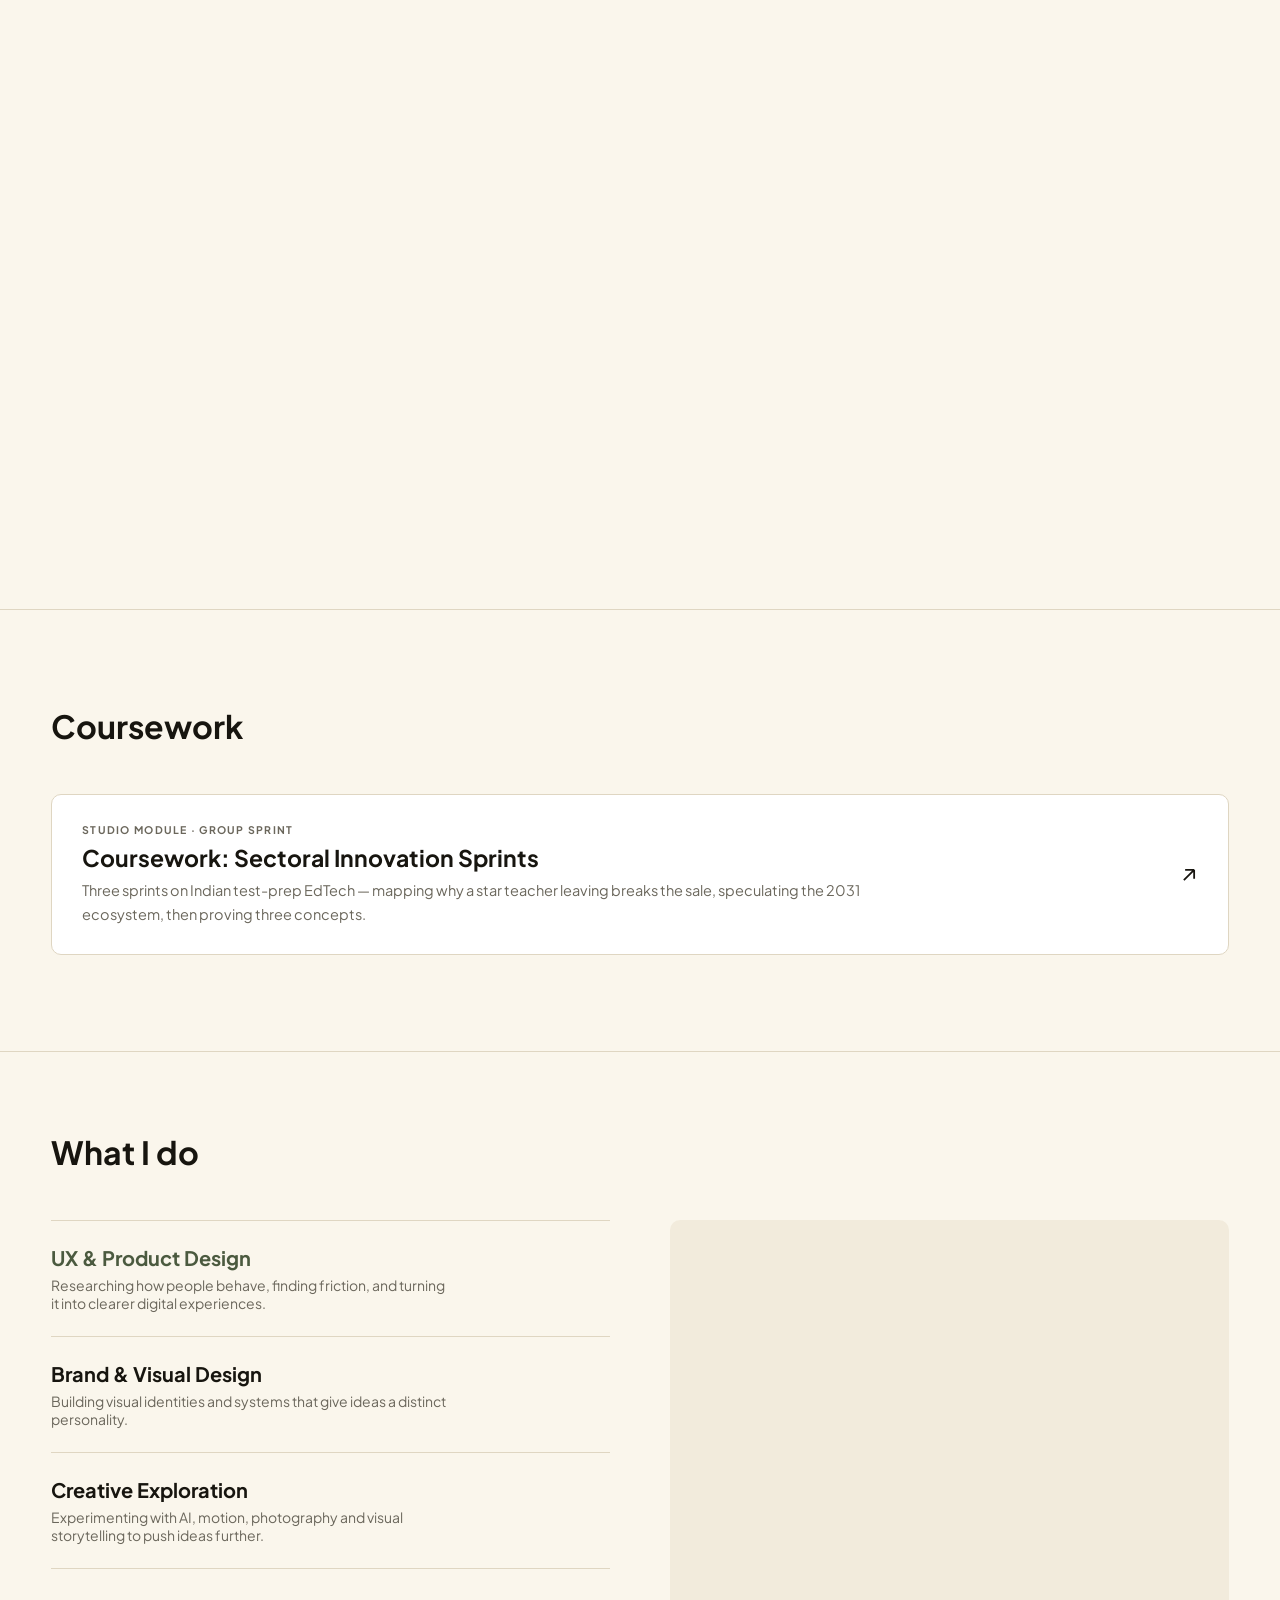
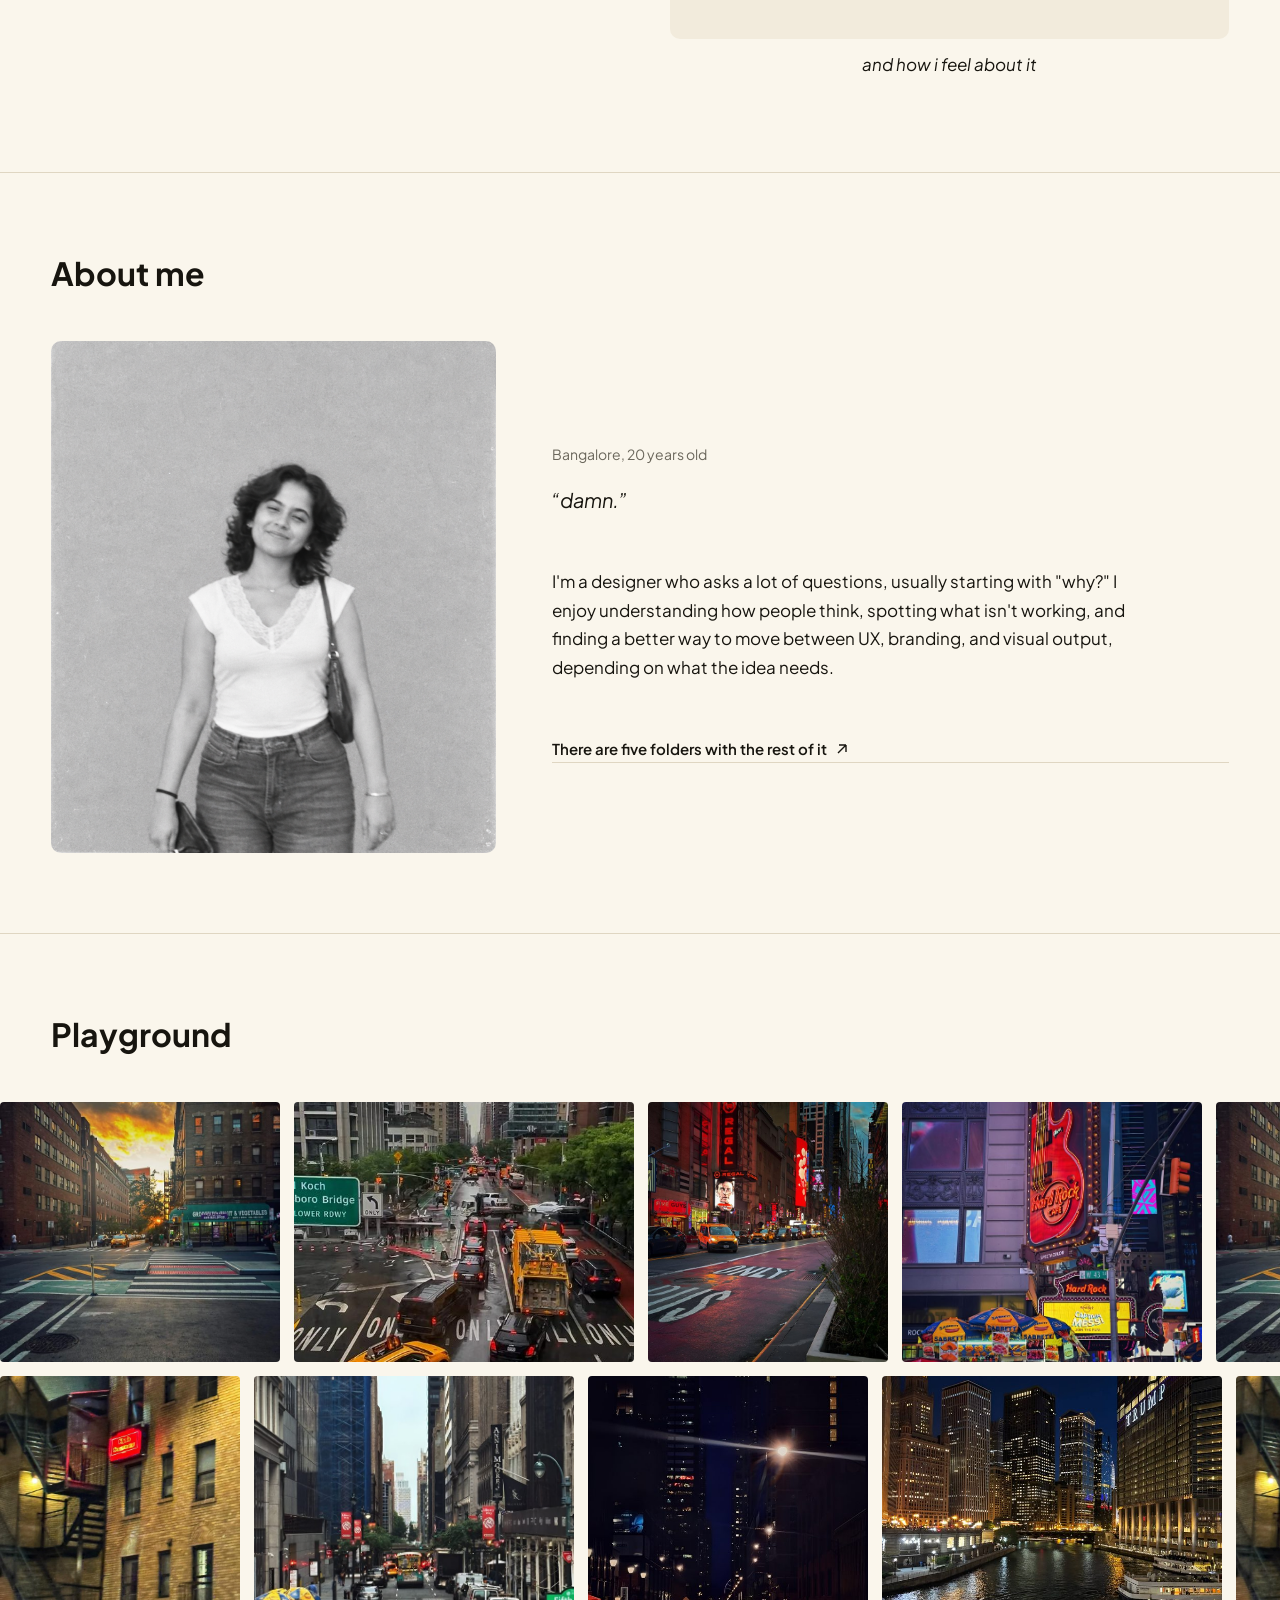
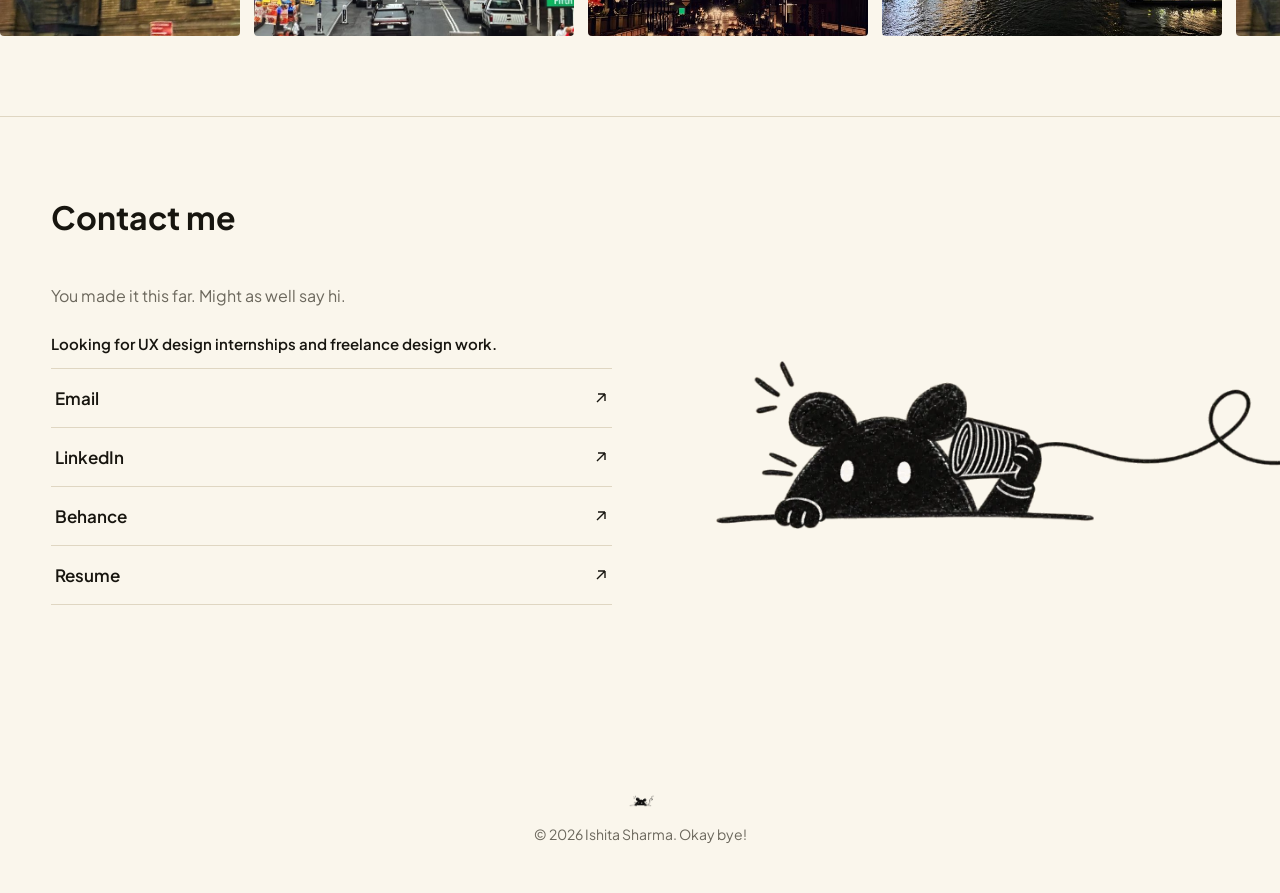
==== commit 0fb1da56: "Fix the sprint page: rename the homepage card off .sprint-card The coursework link card on the homep" ====
--- a/index.html
+++ b/index.html
@@ -17,7 +17,7 @@
   <meta name="twitter:card" content="summary_large_image" />
 
 <link rel="icon" href="data:image/svg+xml,<svg xmlns=%22http://www.w3.org/2000/svg%22 viewBox=%220 0 100 100%22><text y=%22.9em%22 font-size=%2290%22>🐭</text></svg>">
-<link rel="stylesheet" href="assets/css/style.css?v=36" />
+<link rel="stylesheet" href="assets/css/style.css?v=37" />
 </head>
 <body>
 <a href="#home" class="skip-link">Skip to content</a>
@@ -188,13 +188,13 @@
   <section id="sprint">
     <div class="wrap">
       <h2 class="section-head">Coursework</h2>
-      <a class="sprint-card" href="work/sectoral-sprint.html">
-        <span class="sprint-card-body">
-          <span class="sprint-card-label">Studio module &middot; group sprint</span>
-          <span class="sprint-card-title">Coursework: Sectoral Innovation Sprints</span>
-          <span class="sprint-card-desc">Three sprints on Indian test-prep EdTech &mdash; mapping why a star teacher leaving breaks the sale, speculating the 2031 ecosystem, then proving three concepts.</span>
+      <a class="cw-card" href="work/sectoral-sprint.html">
+        <span class="cw-card-body">
+          <span class="cw-card-label">Studio module &middot; group sprint</span>
+          <span class="cw-card-title">Coursework: Sectoral Innovation Sprints</span>
+          <span class="cw-card-desc">Three sprints on Indian test-prep EdTech &mdash; mapping why a star teacher leaving breaks the sale, speculating the 2031 ecosystem, then proving three concepts.</span>
         </span>
-        <svg class="sprint-card-arrow" width="18" height="18" viewBox="0 0 14 14" aria-hidden="true"><path d="M3 11L11 3M11 3H4M11 3V10" stroke="currentColor" stroke-width="1.4" fill="none"/></svg>
+        <svg class="cw-card-arrow" width="18" height="18" viewBox="0 0 14 14" aria-hidden="true"><path d="M3 11L11 3M11 3H4M11 3V10" stroke="currentColor" stroke-width="1.4" fill="none"/></svg>
       </a>
     </div>
   </section>
--- a/assets/css/style.css
+++ b/assets/css/style.css
@@ -523,26 +523,26 @@
 
 /* ---------- coursework link card ---------- */
 #sprint{ border-bottom:1px solid var(--line); padding:96px 0; }
-.sprint-card{
+.cw-card{
   display:flex; align-items:center; gap:24px;
   border:1px solid var(--line); border-radius:var(--radius-md);
   background:var(--white); padding:28px 30px; text-decoration:none;
   transition:border-color .25s var(--ease), transform .25s var(--ease);
 }
-.sprint-card:hover{ border-color:var(--ink); transform:translateY(-2px); }
-.sprint-card-body{ display:flex; flex-direction:column; gap:7px; }
-.sprint-card-label{
+.cw-card:hover{ border-color:var(--ink); transform:translateY(-2px); }
+.cw-card-body{ display:flex; flex-direction:column; gap:7px; }
+.cw-card-label{
   font-size:10.5px; letter-spacing:.12em; text-transform:uppercase;
   font-weight:700; color:var(--graphite);
 }
-.sprint-card-title{ font-size:clamp(18px,2.2vw,23px); font-weight:700; color:var(--ink); }
-.sprint-card-desc{ font-size:14.5px; line-height:1.6; color:var(--graphite); max-width:74ch; }
-.sprint-card-arrow{ margin-left:auto; flex:0 0 auto; color:var(--ink); transition:transform .3s ease; }
-.sprint-card:hover .sprint-card-arrow{ transform:translate(3px,-3px); }
+.cw-card-title{ font-size:clamp(18px,2.2vw,23px); font-weight:700; color:var(--ink); }
+.cw-card-desc{ font-size:14.5px; line-height:1.6; color:var(--graphite); max-width:74ch; }
+.cw-card-arrow{ margin-left:auto; flex:0 0 auto; color:var(--ink); transition:transform .3s ease; }
+.cw-card:hover .cw-card-arrow{ transform:translate(3px,-3px); }
 .sprint-back{ margin:48px 0 0; font-size:14px; font-weight:700; }
 
 @media (max-width:640px){
   #sprint{ padding:64px 0; }
-  .sprint-card{ flex-direction:column; align-items:flex-start; gap:16px; padding:22px; }
-  .sprint-card-arrow{ margin-left:0; }
-}
+  .cw-card{ flex-direction:column; align-items:flex-start; gap:16px; padding:22px; }
+  .cw-card-arrow{ margin-left:0; }
+}
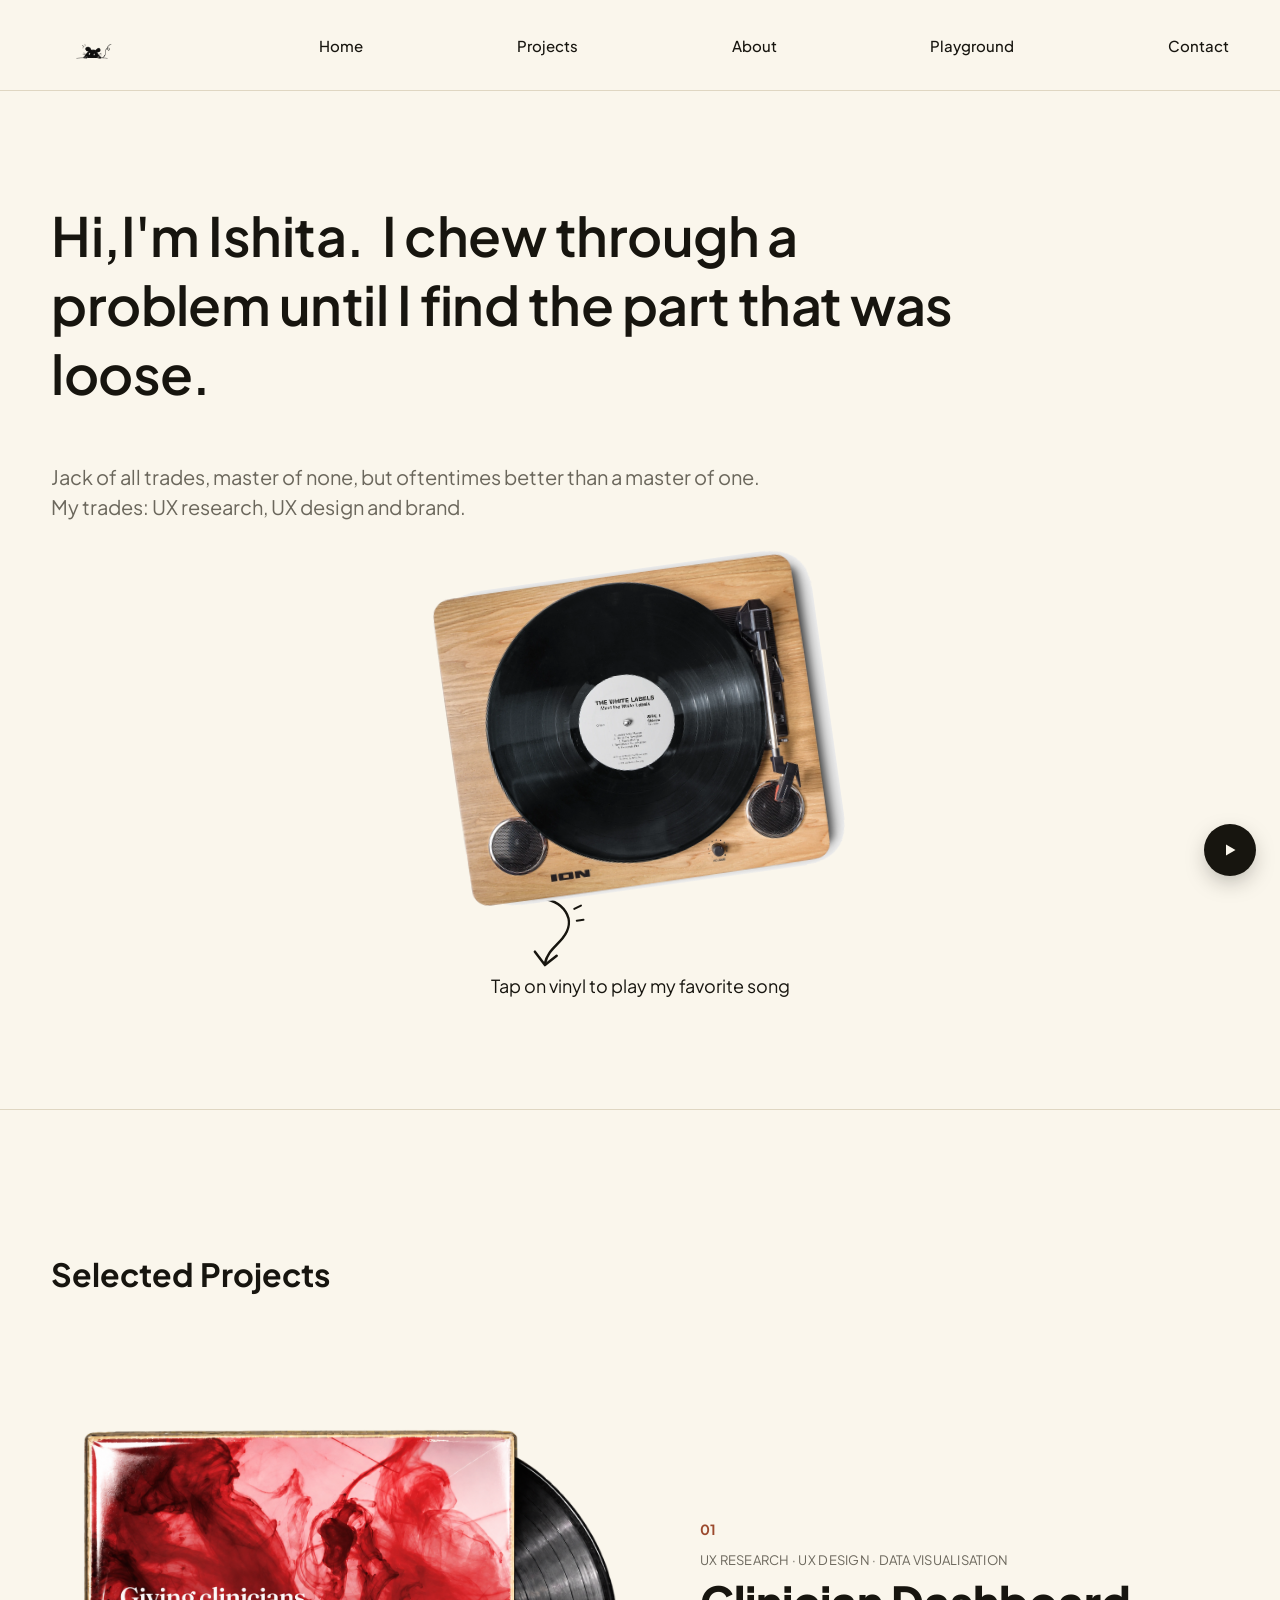
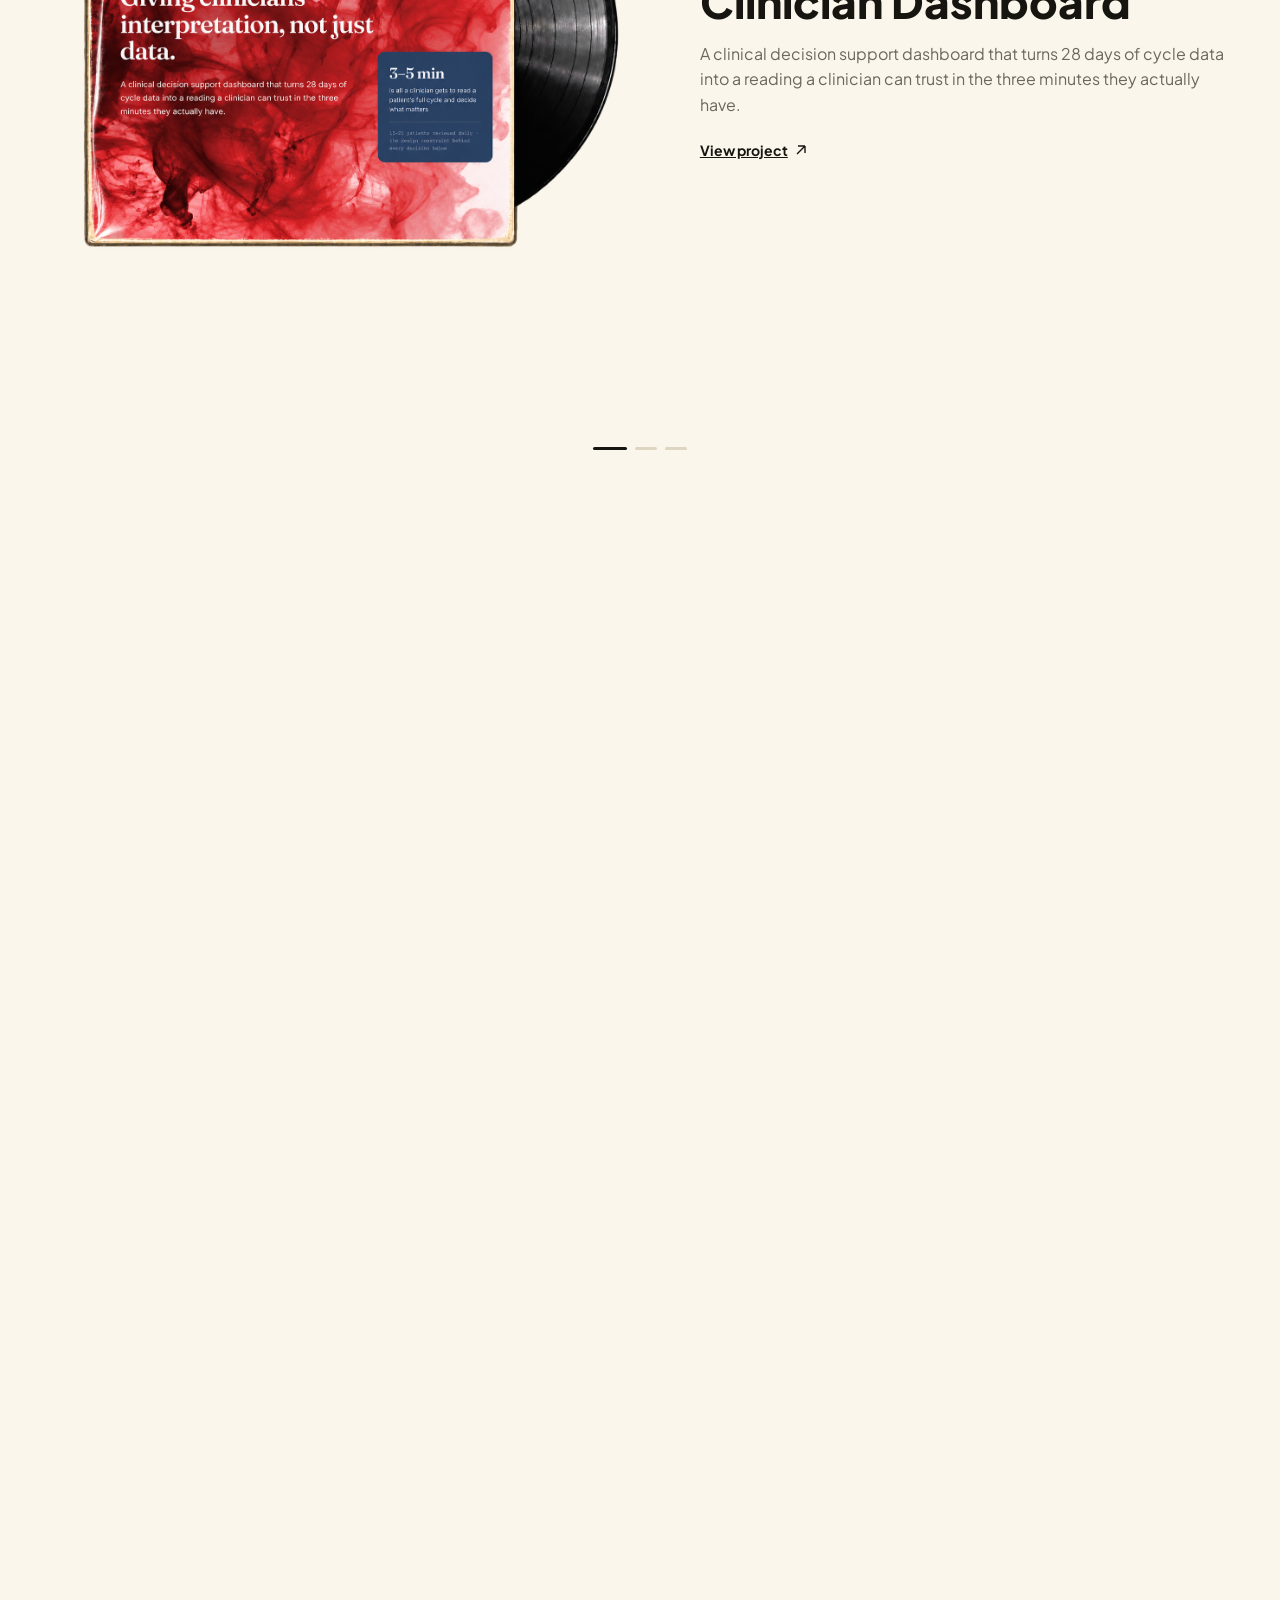
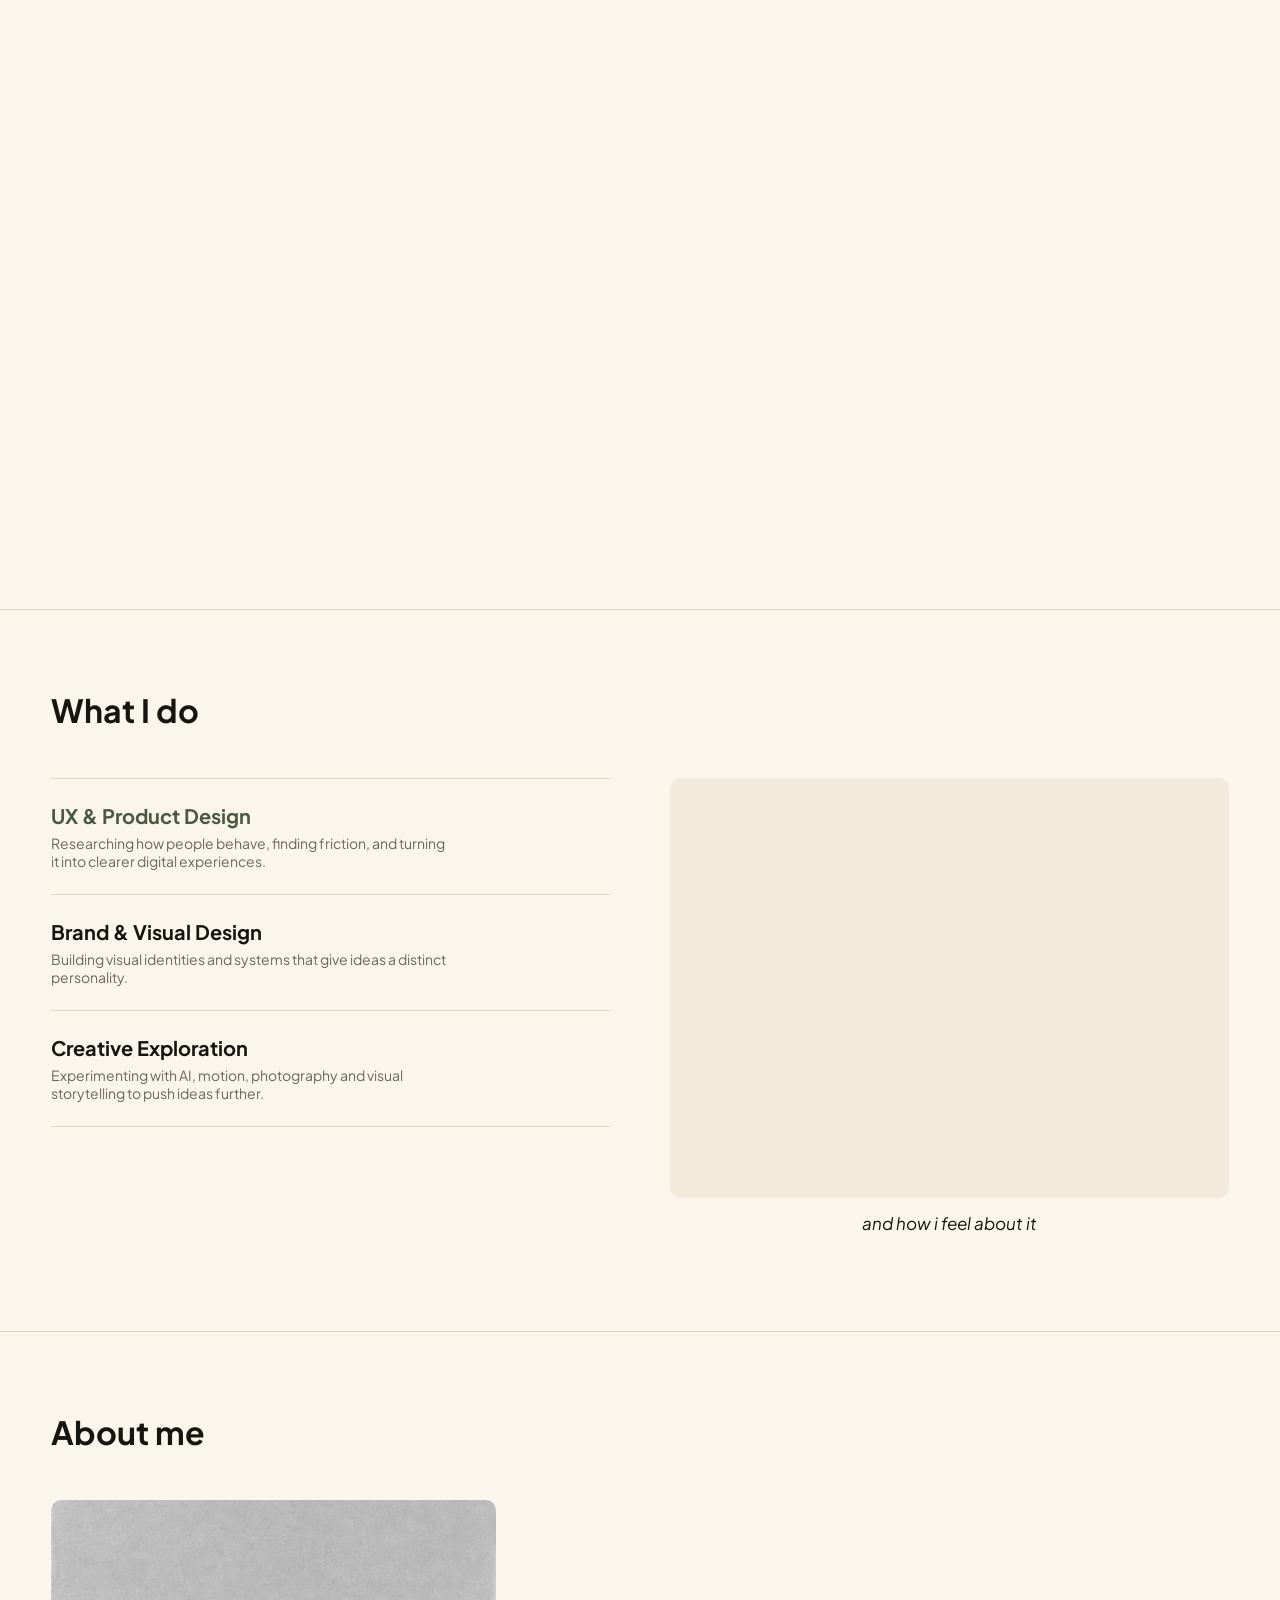
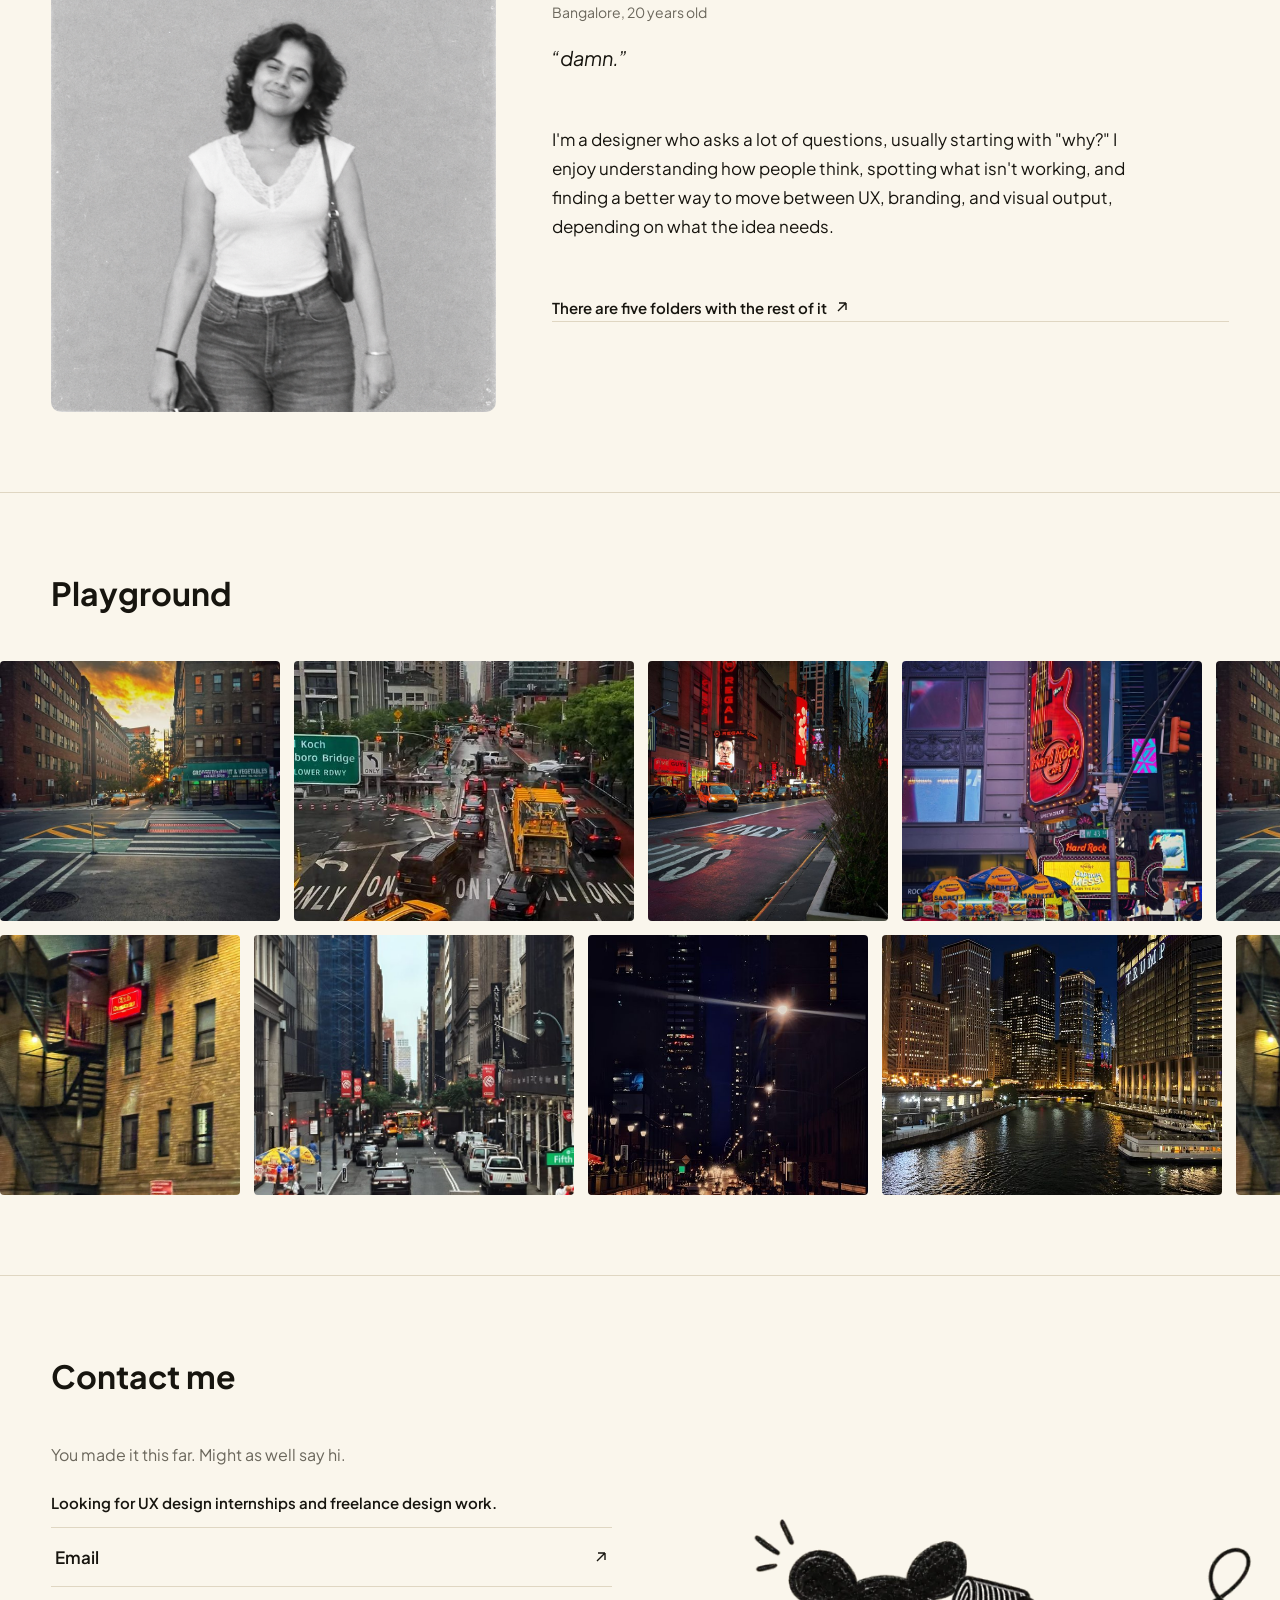
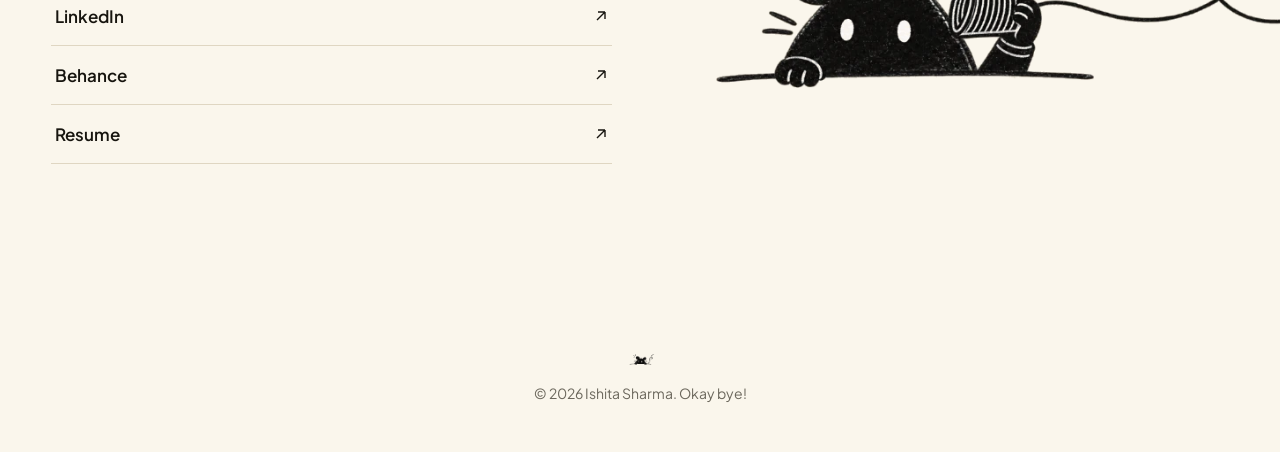
==== commit ce4afdb4: "Remove the Sectoral Sprint entirely Deletes work/sectoral-sprint.html, assets/css/sprint.css and the" ====
--- a/index.html
+++ b/index.html
@@ -17,7 +17,7 @@
   <meta name="twitter:card" content="summary_large_image" />
 
 <link rel="icon" href="data:image/svg+xml,<svg xmlns=%22http://www.w3.org/2000/svg%22 viewBox=%220 0 100 100%22><text y=%22.9em%22 font-size=%2290%22>🐭</text></svg>">
-<link rel="stylesheet" href="assets/css/style.css?v=37" />
+<link rel="stylesheet" href="assets/css/style.css?v=38" />
 </head>
 <body>
 <a href="#home" class="skip-link">Skip to content</a>
@@ -180,25 +180,6 @@
       </div>
     </div>
   </section>
-
-  <!-- ============ SECTORAL SPRINT (coursework) — start ============
-       Self-contained: this block + assets/css/sprint.css.
-       The sprints themselves live in work/sectoral-sprint.html.
-       To hide: add the word  hidden  to the <section> tag below.      -->
-  <section id="sprint">
-    <div class="wrap">
-      <h2 class="section-head">Coursework</h2>
-      <a class="cw-card" href="work/sectoral-sprint.html">
-        <span class="cw-card-body">
-          <span class="cw-card-label">Studio module &middot; group sprint</span>
-          <span class="cw-card-title">Coursework: Sectoral Innovation Sprints</span>
-          <span class="cw-card-desc">Three sprints on Indian test-prep EdTech &mdash; mapping why a star teacher leaving breaks the sale, speculating the 2031 ecosystem, then proving three concepts.</span>
-        </span>
-        <svg class="cw-card-arrow" width="18" height="18" viewBox="0 0 14 14" aria-hidden="true"><path d="M3 11L11 3M11 3H4M11 3V10" stroke="currentColor" stroke-width="1.4" fill="none"/></svg>
-      </a>
-    </div>
-  </section>
-  <!-- ============ SECTORAL SPRINT (coursework) — end ============ -->
 
   <!-- ================= WHAT I DO ================= -->
   <section id="whatido-section">
--- a/assets/css/style.css
+++ b/assets/css/style.css
@@ -199,7 +199,6 @@
   width:100%; height:100%; object-fit:contain;
   display:block;
 }
-
 
 .thumb-frame.nazar .scan-line{
   position:absolute; left:0; right:0; top:-10%; height:14%;
@@ -521,28 +520,4 @@
 /* ---------- contact: availability line ---------- */
 .contact-looking{ margin-top:10px; font-size:15px; font-weight:600; color:var(--ink); }
 
-/* ---------- coursework link card ---------- */
-#sprint{ border-bottom:1px solid var(--line); padding:96px 0; }
-.cw-card{
-  display:flex; align-items:center; gap:24px;
-  border:1px solid var(--line); border-radius:var(--radius-md);
-  background:var(--white); padding:28px 30px; text-decoration:none;
-  transition:border-color .25s var(--ease), transform .25s var(--ease);
-}
-.cw-card:hover{ border-color:var(--ink); transform:translateY(-2px); }
-.cw-card-body{ display:flex; flex-direction:column; gap:7px; }
-.cw-card-label{
-  font-size:10.5px; letter-spacing:.12em; text-transform:uppercase;
-  font-weight:700; color:var(--graphite);
-}
-.cw-card-title{ font-size:clamp(18px,2.2vw,23px); font-weight:700; color:var(--ink); }
-.cw-card-desc{ font-size:14.5px; line-height:1.6; color:var(--graphite); max-width:74ch; }
-.cw-card-arrow{ margin-left:auto; flex:0 0 auto; color:var(--ink); transition:transform .3s ease; }
-.cw-card:hover .cw-card-arrow{ transform:translate(3px,-3px); }
-.sprint-back{ margin:48px 0 0; font-size:14px; font-weight:700; }
-
-@media (max-width:640px){
-  #sprint{ padding:64px 0; }
-  .cw-card{ flex-direction:column; align-items:flex-start; gap:16px; padding:22px; }
-  .cw-card-arrow{ margin-left:0; }
-}
+}
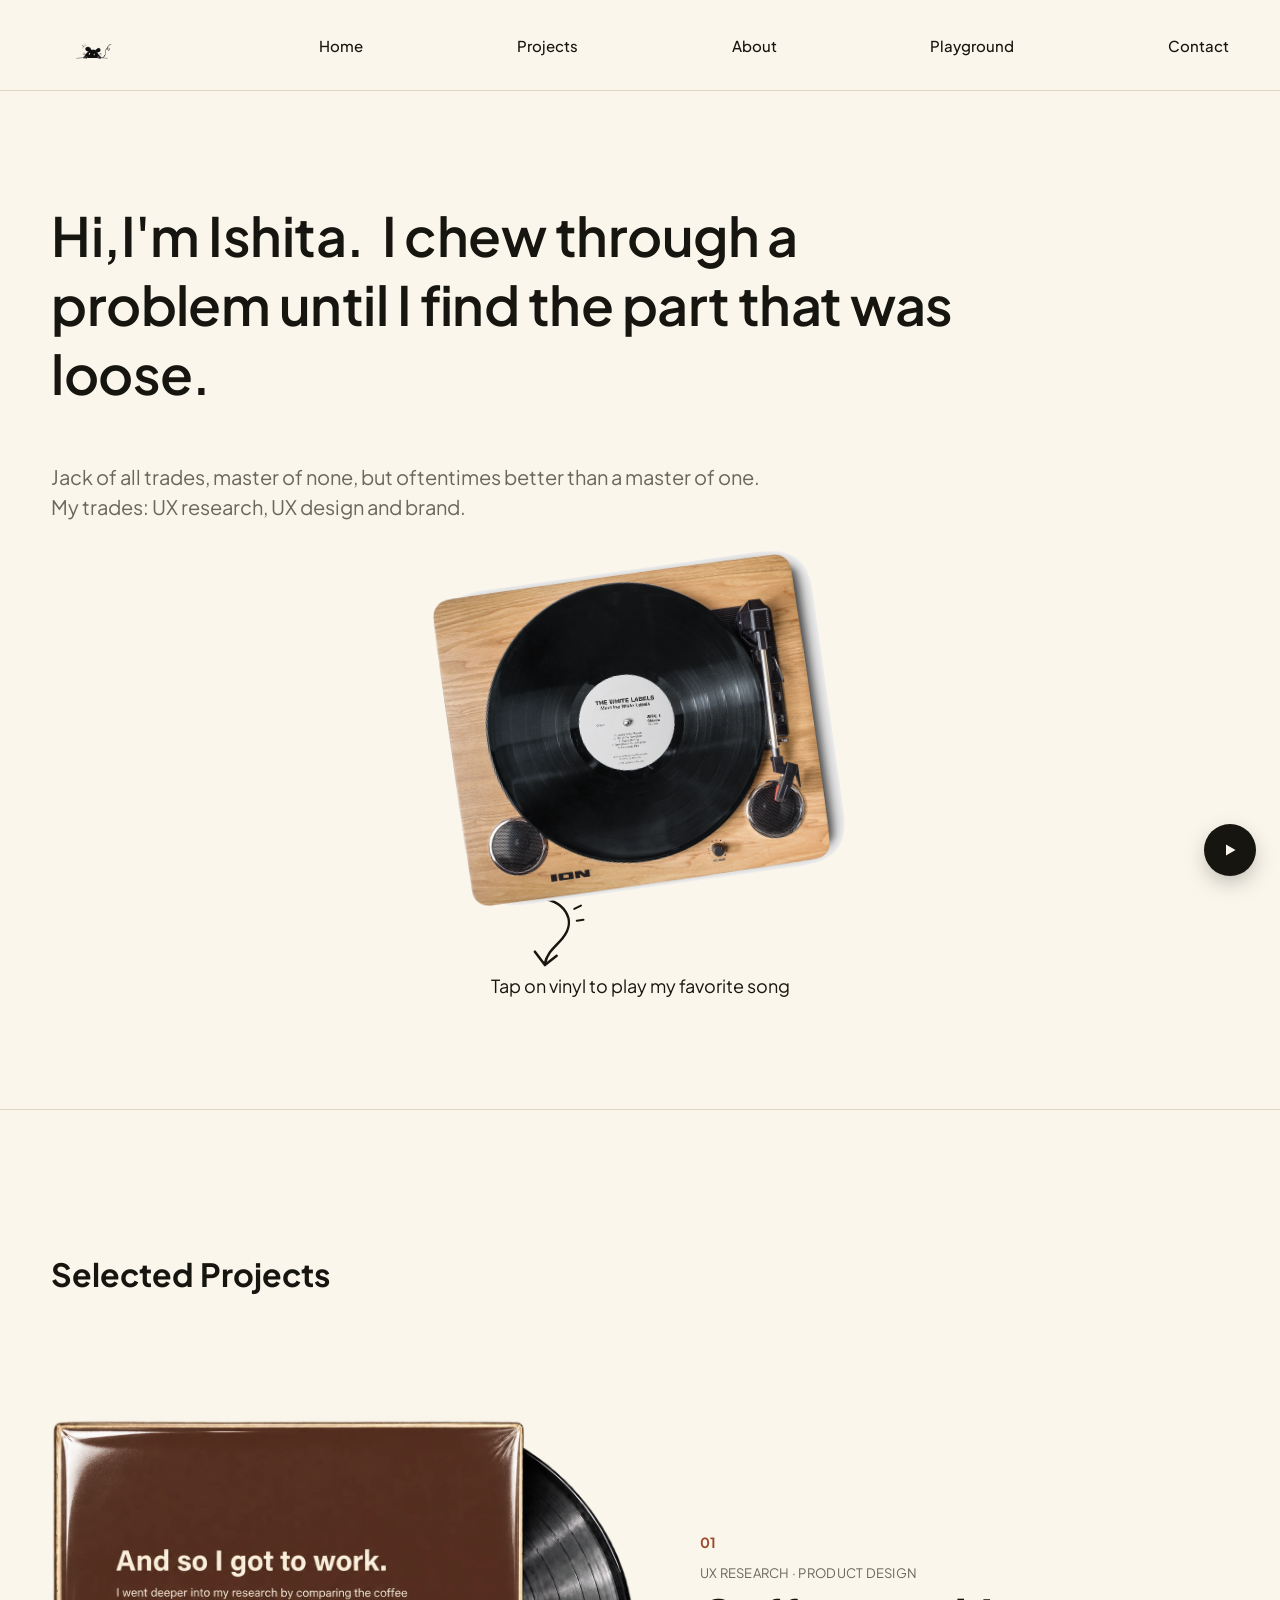
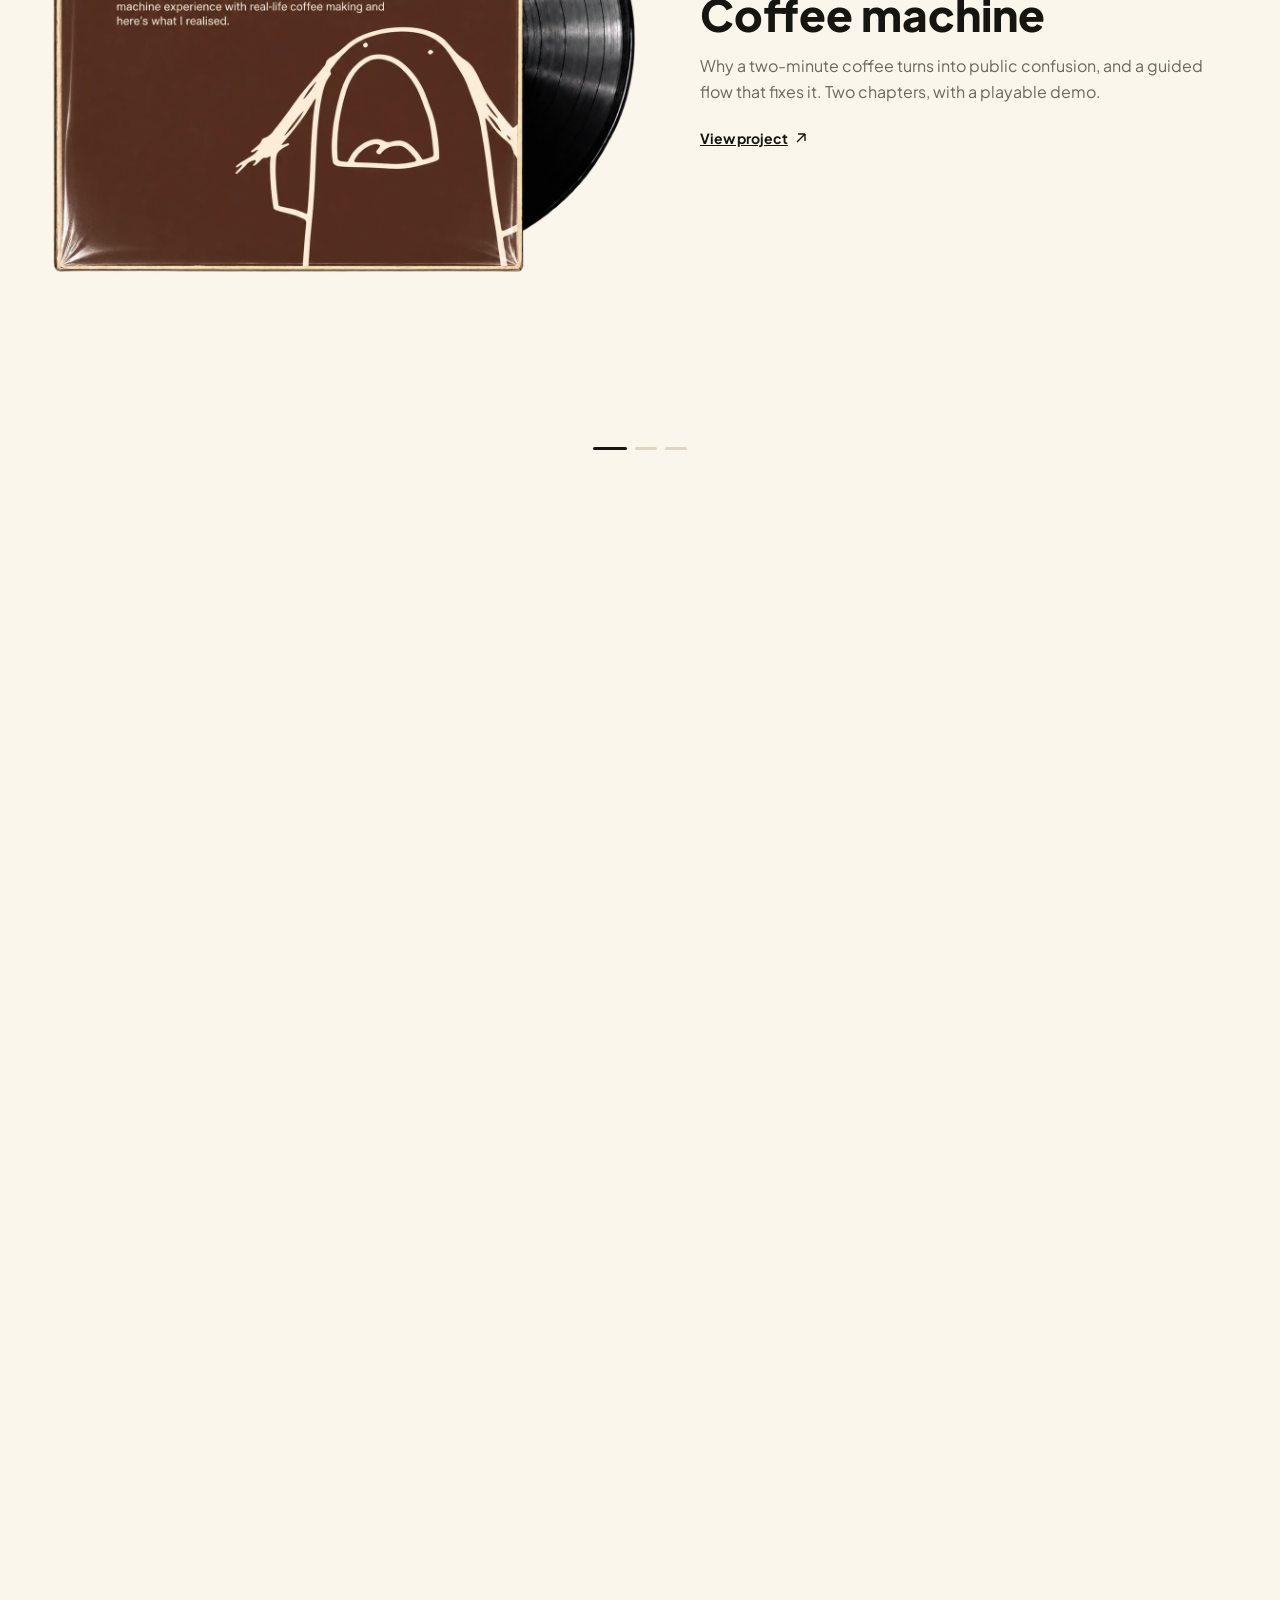
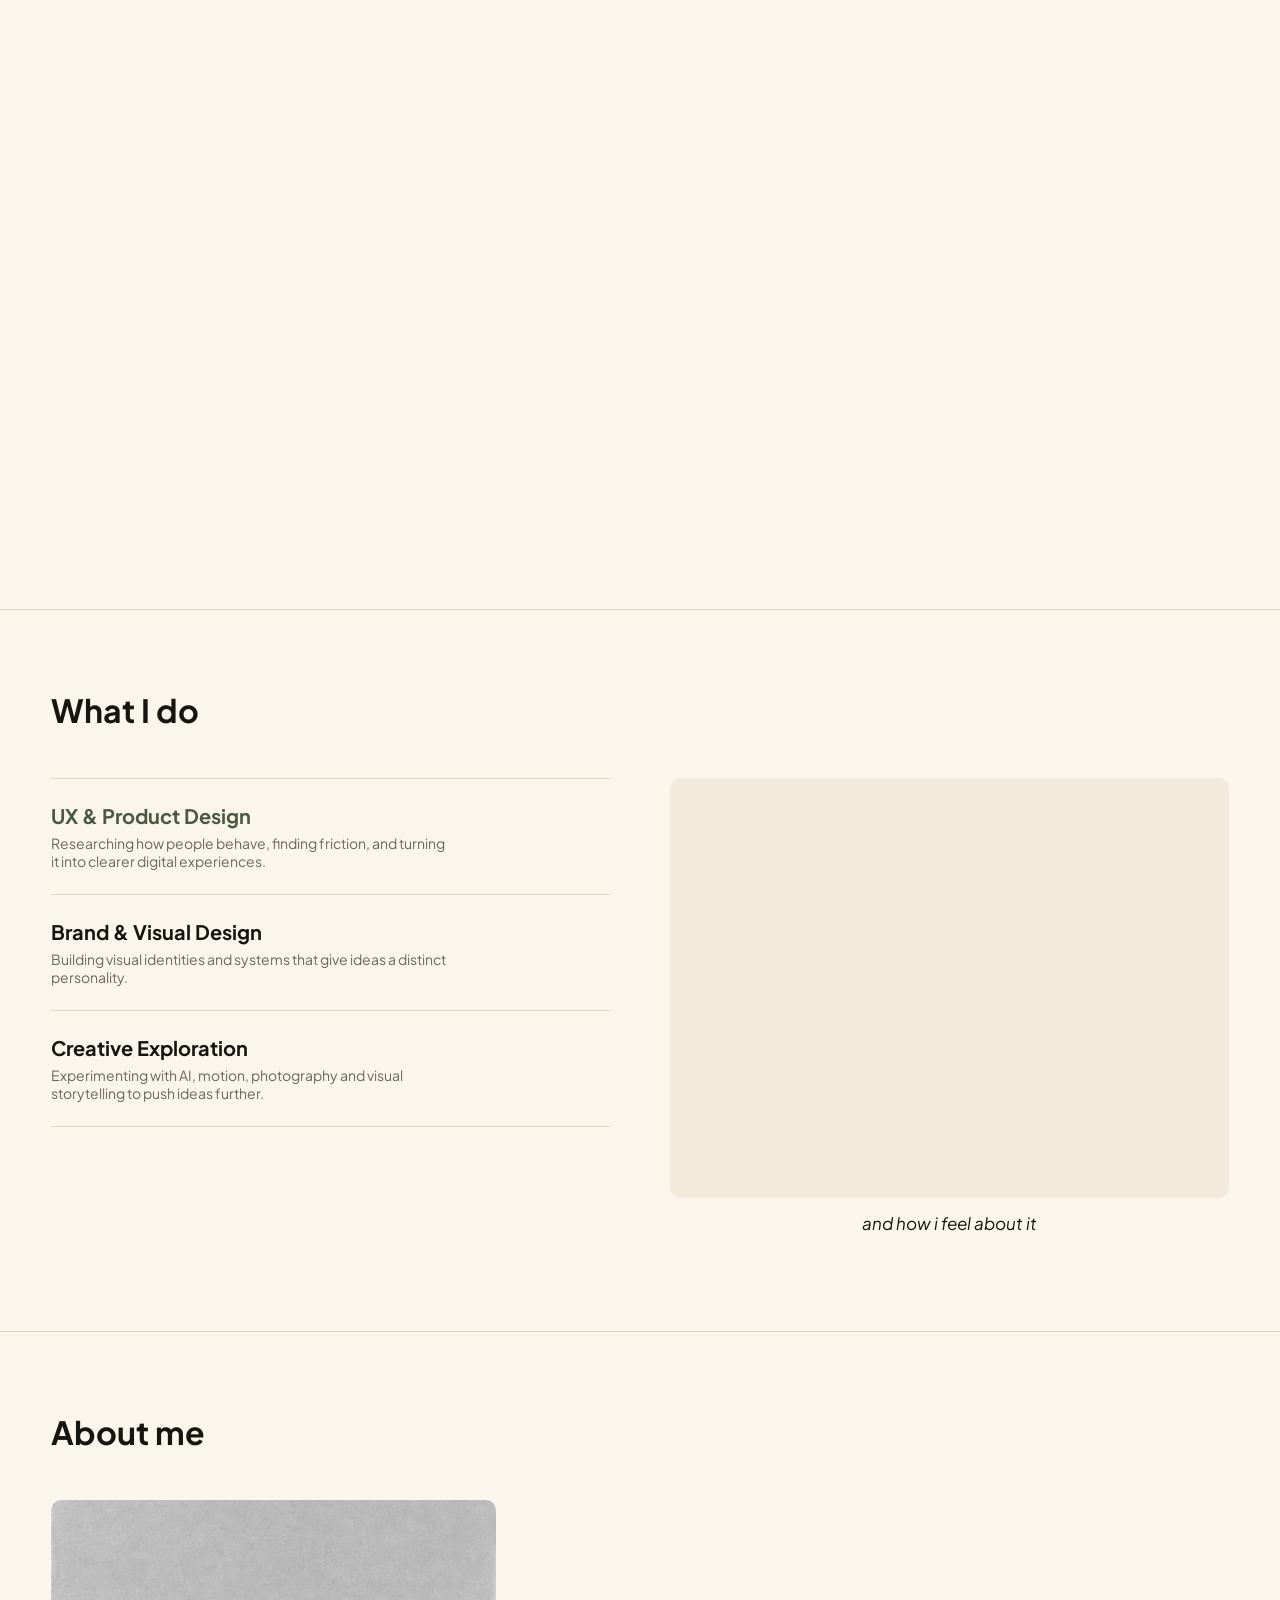
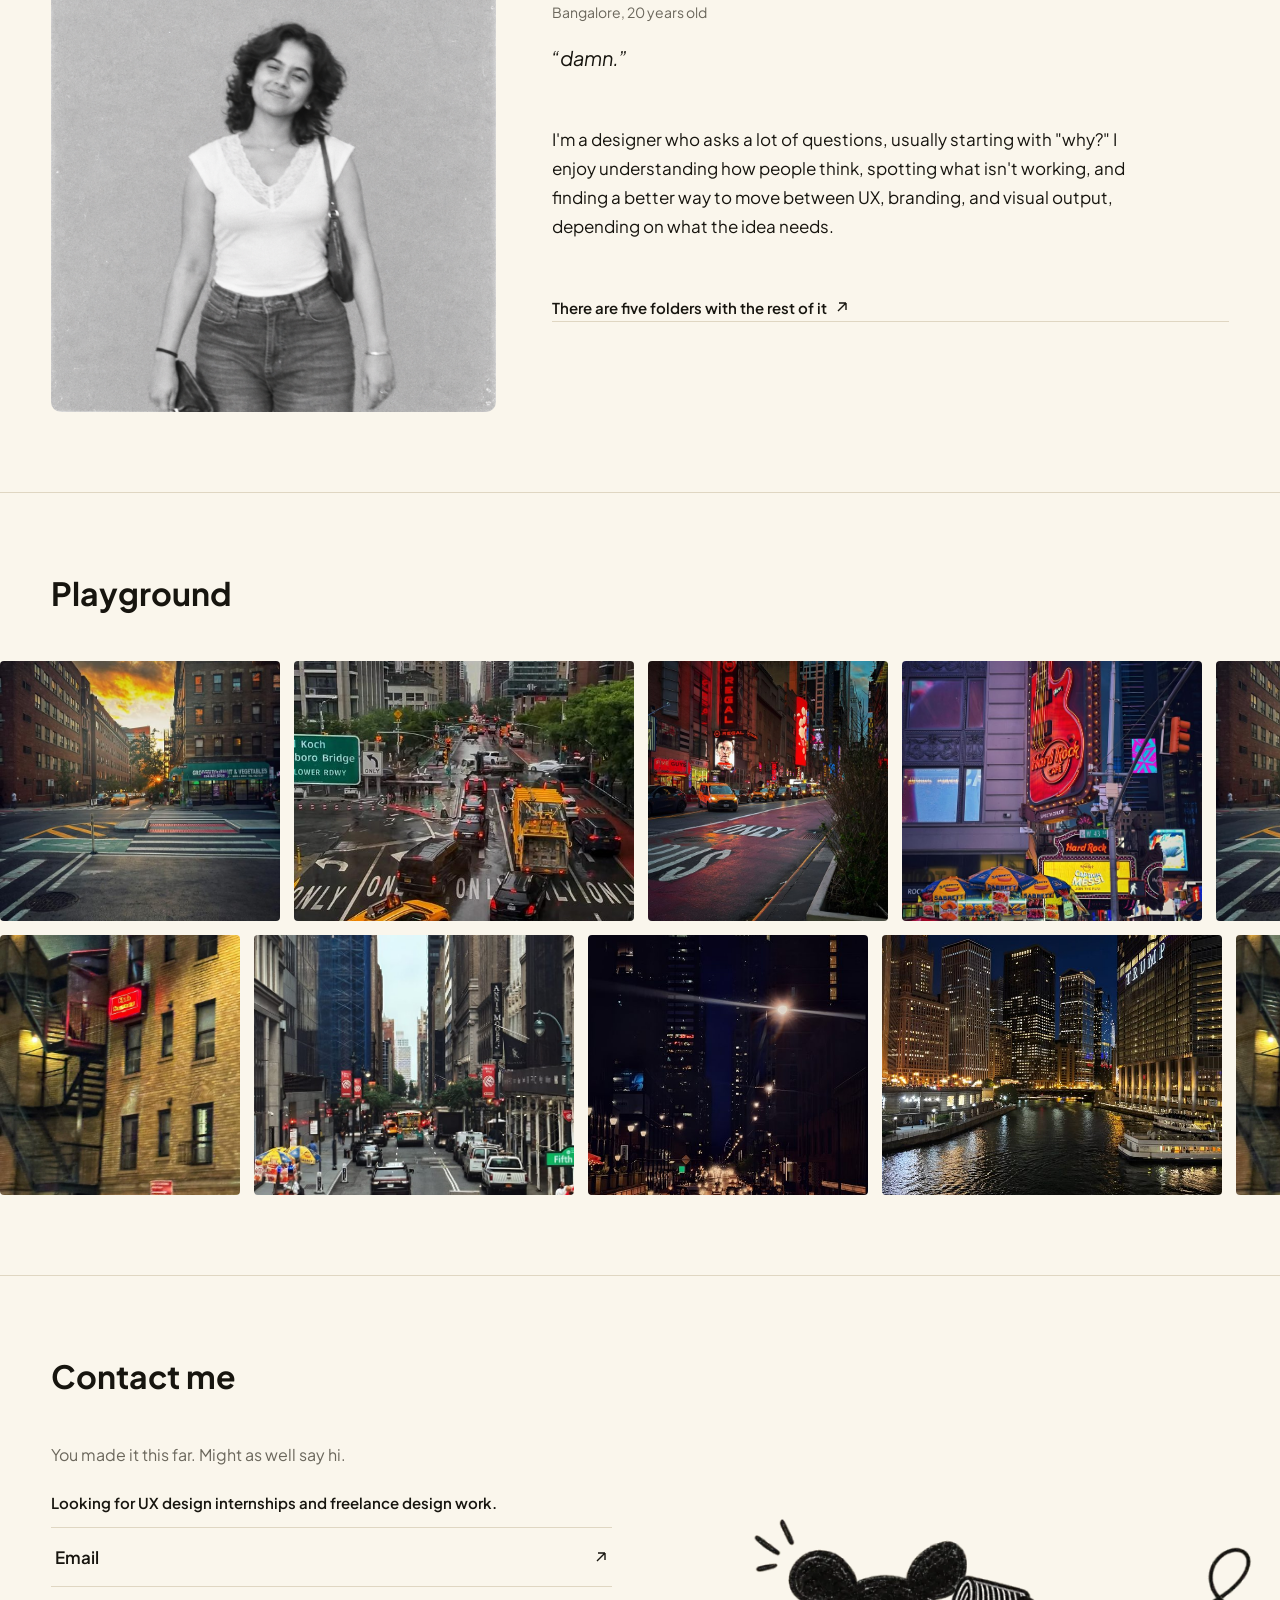
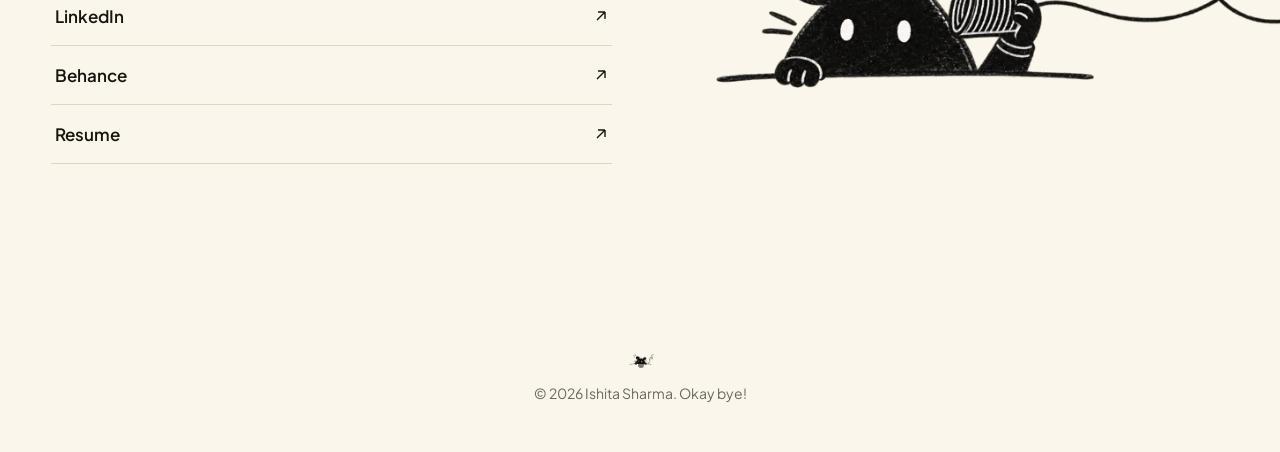
==== commit 7c519eb8: "Publish Chapter 2 and the playable demo Selected Projects now leads with Coffee machine, then Clinic" ====
--- a/index.html
+++ b/index.html
@@ -85,32 +85,35 @@
 
         <div class="project-slide is-active">
           <div class="project-slide-inner">
+            <div class="thumb-frame studio">
+              <img src="assets/images/thumb-studio-vinyl-hd.png" alt="Studio coffee machine research illustration &mdash; &lsquo;And so I got to work.&rsquo; styled as a vinyl record sleeve" />
+              <span class="steam s1"></span>
+              <span class="steam s2"></span>
+              <span class="steam s3"></span>
+            </div>
+            <div class="proj-copy">
+              <div class="proj-index">01</div>
+              <div class="proj-meta">UX RESEARCH &middot; PRODUCT DESIGN</div>
+              <h3 class="proj-name">Coffee machine</h3>
+              <p class="proj-desc">Why a two-minute coffee turns into public confusion, and a guided flow that fixes it. Two chapters, with a playable demo.</p>
+              <a class="proj-link" href="work/coffee-machine.html">View project
+                <svg width="14" height="14" viewBox="0 0 14 14"><path d="M3 11L11 3M11 3H4M11 3V10" stroke="currentColor" stroke-width="1.4"/></svg>
+              </a>
+            </div>
+          </div>
+        </div>
+
+        <div class="project-slide">
+          <div class="project-slide-inner">
             <div class="thumb-frame onawave">
               <img src="assets/images/thumb-onawave-vinyl-hd.png" alt="Clinician Dashboard project &mdash; the red ink hero of the OnaWave case study, styled as a vinyl record sleeve" />
             </div>
             <div class="proj-copy">
-              <div class="proj-index">01</div>
+              <div class="proj-index">02</div>
               <div class="proj-meta">UX RESEARCH &middot; UX DESIGN &middot; DATA VISUALISATION</div>
               <h3 class="proj-name">Clinician Dashboard</h3>
               <p class="proj-desc">A clinical decision support dashboard that turns 28 days of cycle data into a reading a clinician can trust in the three minutes they actually have.</p>
               <a class="proj-link" href="work/onawave.html">View project
-                <svg width="14" height="14" viewBox="0 0 14 14"><path d="M3 11L11 3M11 3H4M11 3V10" stroke="currentColor" stroke-width="1.4"/></svg>
-              </a>
-            </div>
-          </div>
-        </div>
-
-        <div class="project-slide">
-          <div class="project-slide-inner">
-            <div class="thumb-frame furlenco">
-              <img src="assets/images/thumb-furlenco-vinyl-hd.png" alt="Furlenco project &mdash; a person&rsquo;s feet up on a rented leather sofa, styled as a vinyl record sleeve" />
-            </div>
-            <div class="proj-copy">
-              <div class="proj-index">02</div>
-              <div class="proj-meta">UX RESEARCH &middot; UX DESIGN &middot; VISUAL DESIGN</div>
-              <h3 class="proj-name">Furlenco</h3>
-              <p class="proj-desc">Why people hesitate before renting furniture online, and what makes them confident enough to commit. A UX study and redesign.</p>
-              <a class="proj-link" href="work/furlenco.html">View project
                 <svg width="14" height="14" viewBox="0 0 14 14"><path d="M3 11L11 3M11 3H4M11 3V10" stroke="currentColor" stroke-width="1.4"/></svg>
               </a>
             </div>
@@ -137,11 +140,28 @@
 
         <div class="project-slide" hidden>
           <div class="project-slide-inner">
+            <div class="thumb-frame furlenco">
+              <img src="assets/images/thumb-furlenco-vinyl-hd.png" alt="Furlenco project &mdash; a person&rsquo;s feet up on a rented leather sofa, styled as a vinyl record sleeve" />
+            </div>
+            <div class="proj-copy">
+              <div class="proj-index">04</div>
+              <div class="proj-meta">UX RESEARCH &middot; UX DESIGN &middot; VISUAL DESIGN</div>
+              <h3 class="proj-name">Furlenco</h3>
+              <p class="proj-desc">Why people hesitate before renting furniture online, and what makes them confident enough to commit. A UX study and redesign.</p>
+              <a class="proj-link" href="work/furlenco.html">View project
+                <svg width="14" height="14" viewBox="0 0 14 14"><path d="M3 11L11 3M11 3H4M11 3V10" stroke="currentColor" stroke-width="1.4"/></svg>
+              </a>
+            </div>
+          </div>
+        </div>
+
+        <div class="project-slide" hidden>
+          <div class="project-slide-inner">
             <div class="thumb-frame outlive">
               <span class="outlive-tile" aria-hidden="true"><b>Outlive</b><i>Amazon brand store</i></span>
             </div>
             <div class="proj-copy">
-              <div class="proj-index">04</div>
+              <div class="proj-index">05</div>
               <div class="proj-label">Client work</div>
               <div class="proj-meta">AMAZON &middot; A+ CONTENT &middot; BRAND STORE &middot; LISTING DESIGN</div>
               <h3 class="proj-name">Outlive</h3>
@@ -149,24 +169,6 @@
               <a class="proj-link" href="https://www.amazon.in/stores/page/7955FC23-641B-4FF8-ABA8-2BC7EDD5622E" target="_blank" rel="noopener">View live store
                 <svg width="14" height="14" viewBox="0 0 14 14"><path d="M3 11L11 3M11 3H4M11 3V10" stroke="currentColor" stroke-width="1.4"/></svg>
               </a>
-            </div>
-          </div>
-        </div>
-
-        <div class="project-slide" hidden>
-          <div class="project-slide-inner">
-            <div class="thumb-frame studio">
-              <img src="assets/images/thumb-studio-vinyl-hd.png" alt="Studio coffee machine research illustration &mdash; &lsquo;And so I got to work.&rsquo; styled as a vinyl record sleeve" />
-              <span class="steam s1"></span>
-              <span class="steam s2"></span>
-              <span class="steam s3"></span>
-            </div>
-            <div class="proj-copy">
-              <div class="proj-index">05</div>
-              <div class="proj-meta">UX RESEARCH &middot; PRODUCT DESIGN</div>
-              <h3 class="proj-name">Studio</h3>
-              <p class="proj-desc">A coffee machine UX redesign &mdash; research into why a simple morning routine kept turning into public confusion.</p>
-              <span class="proj-status">In progress</span>
             </div>
           </div>
         </div>
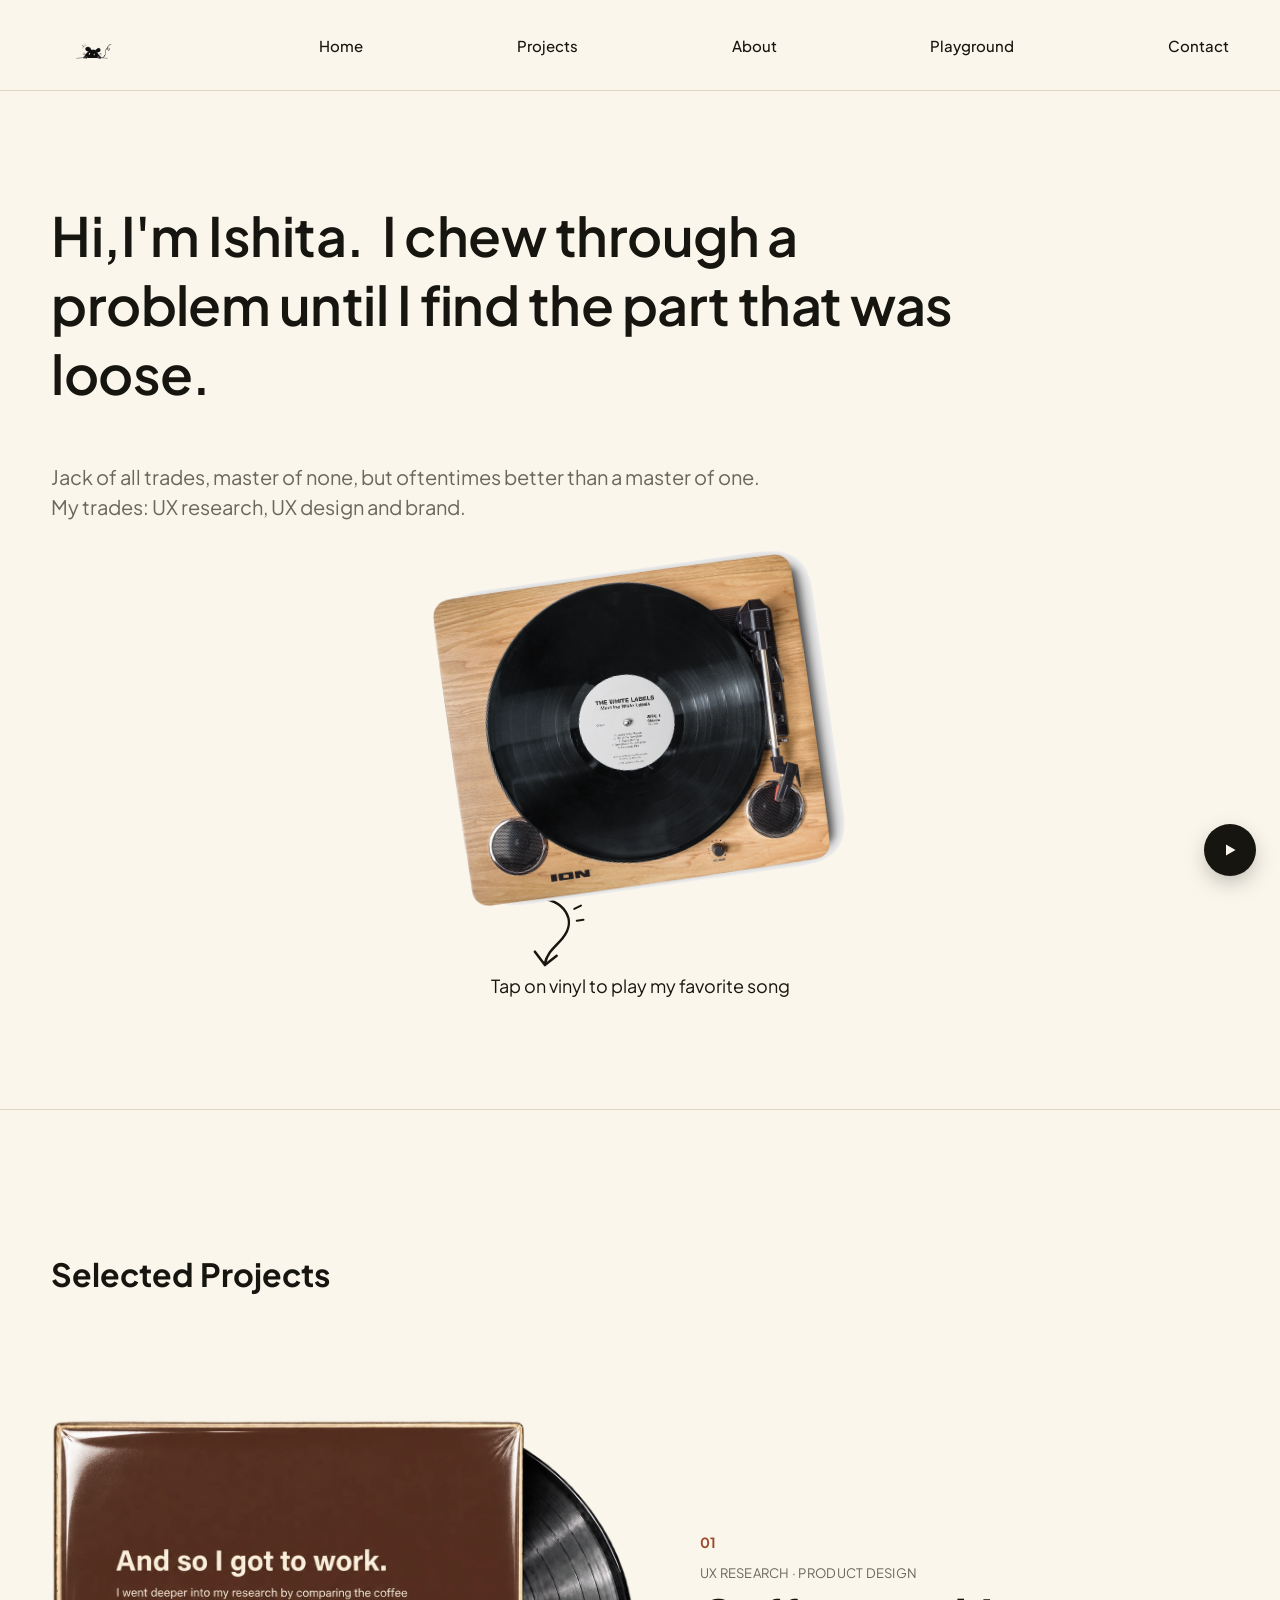
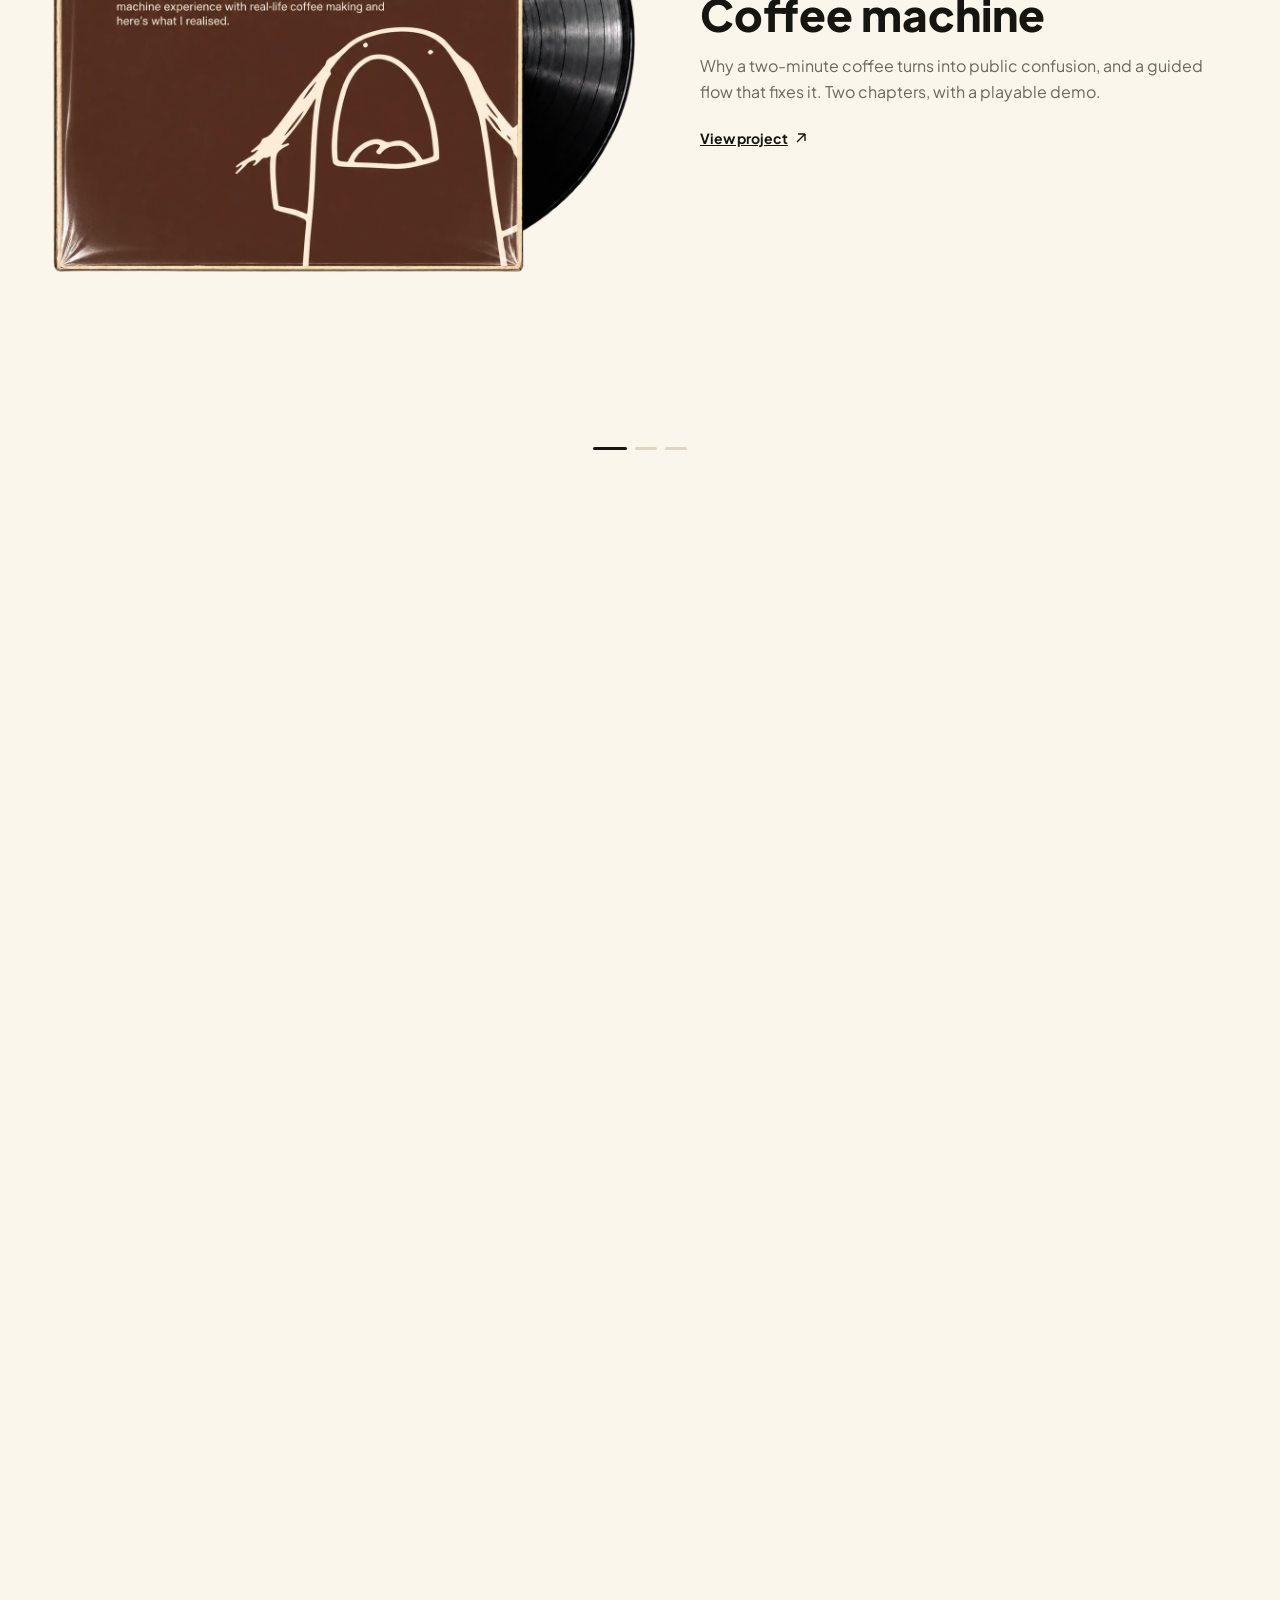
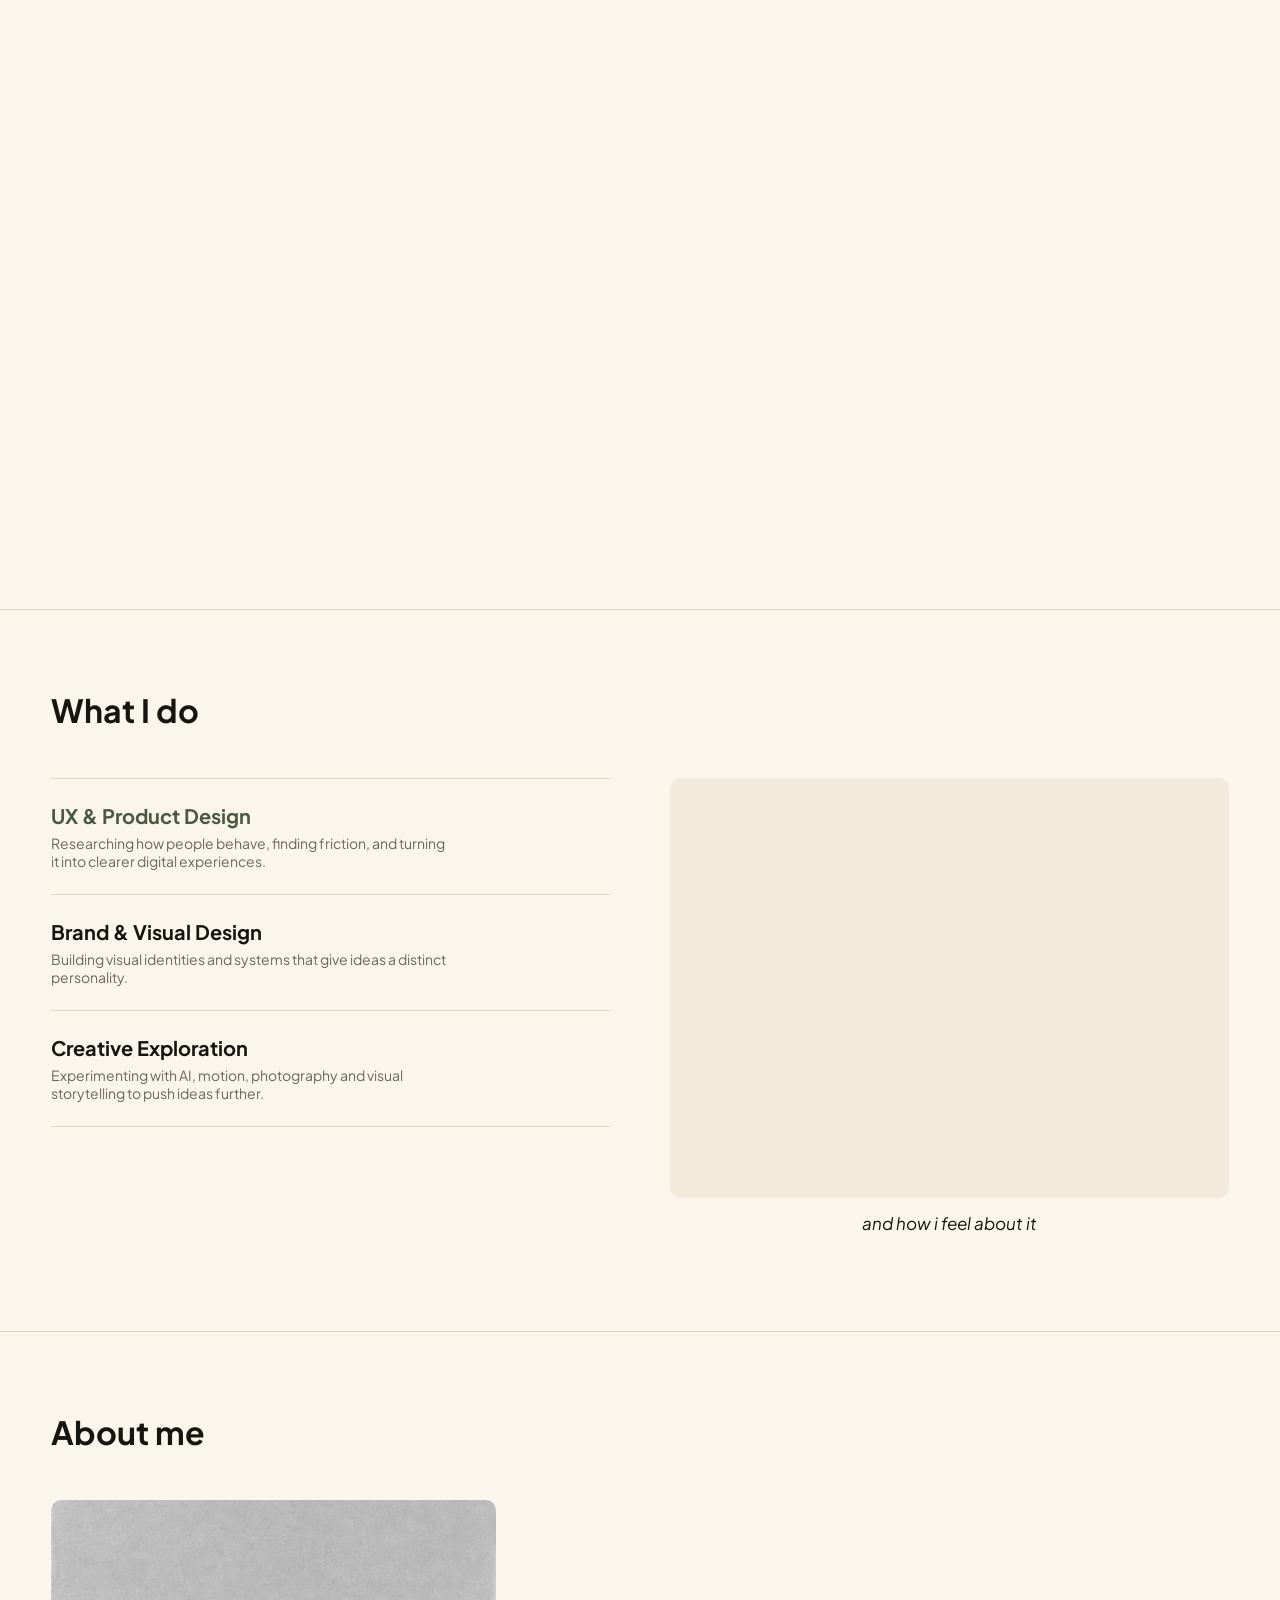
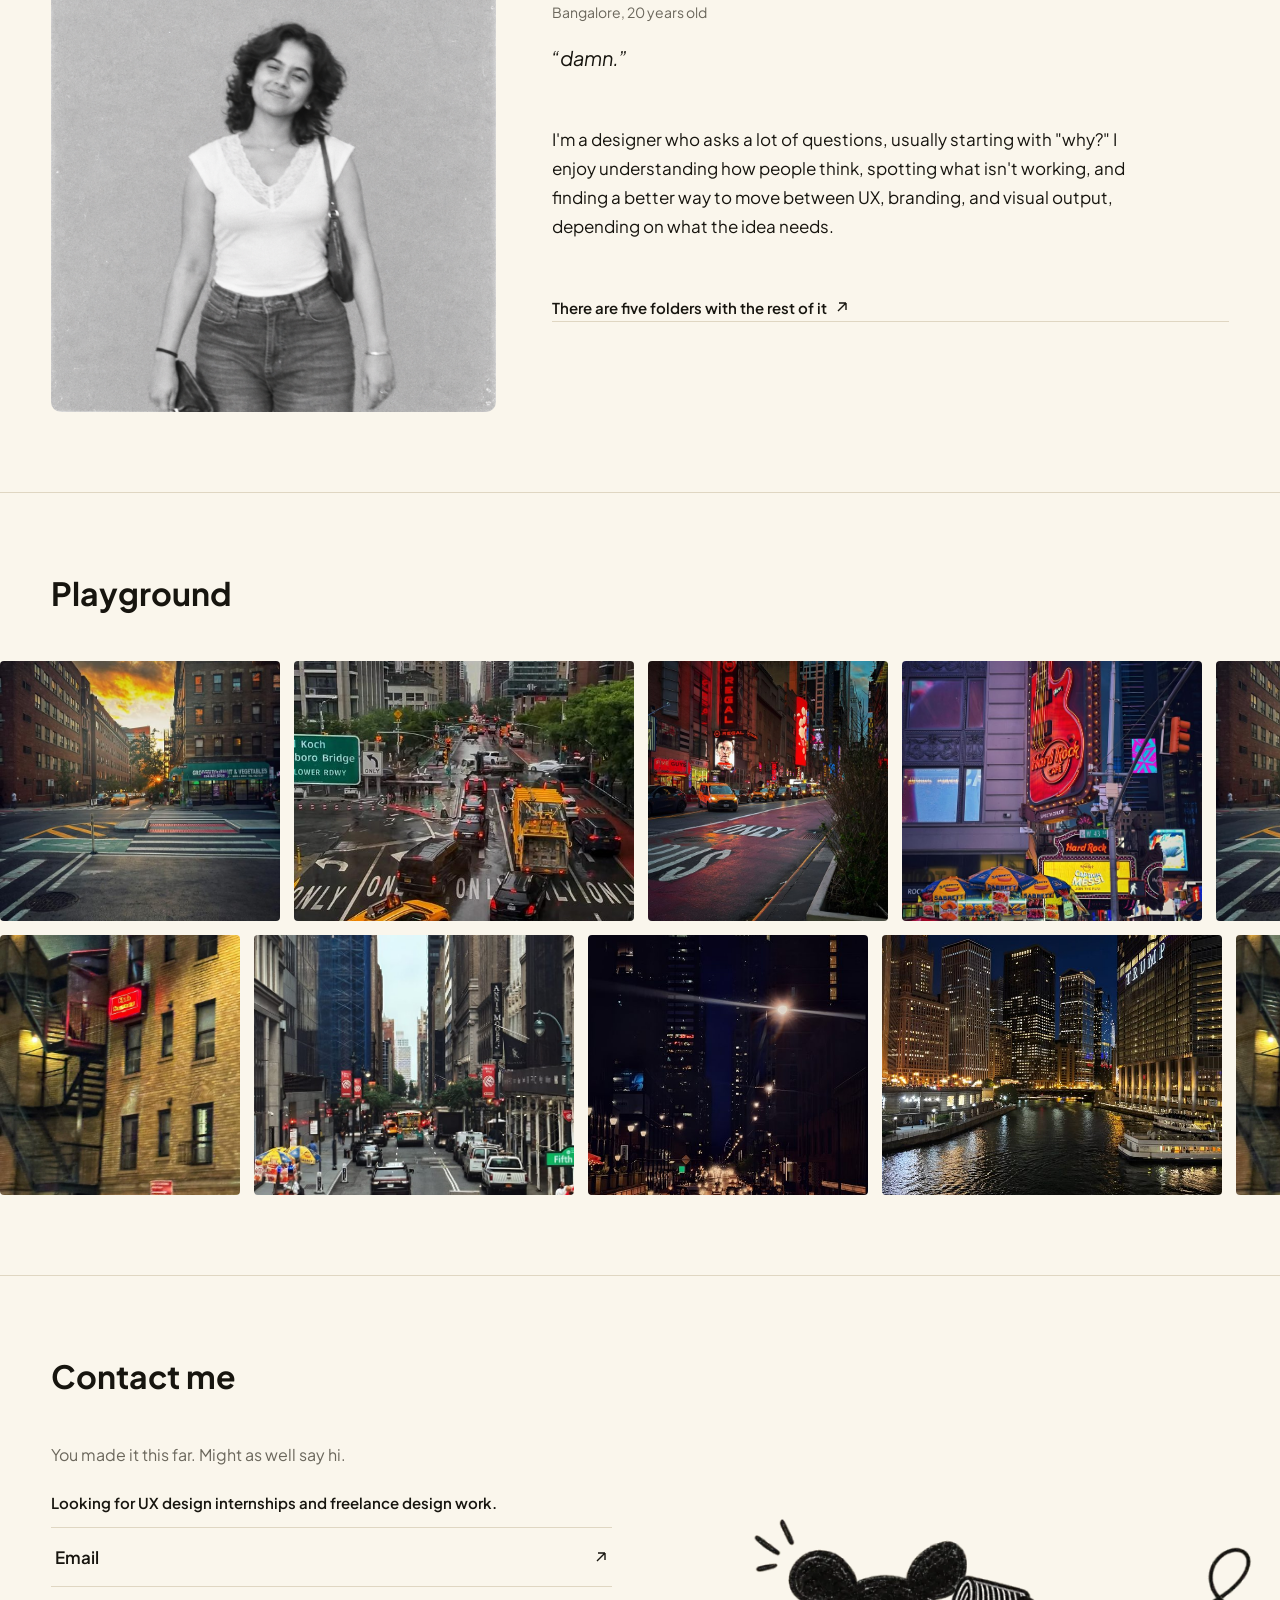
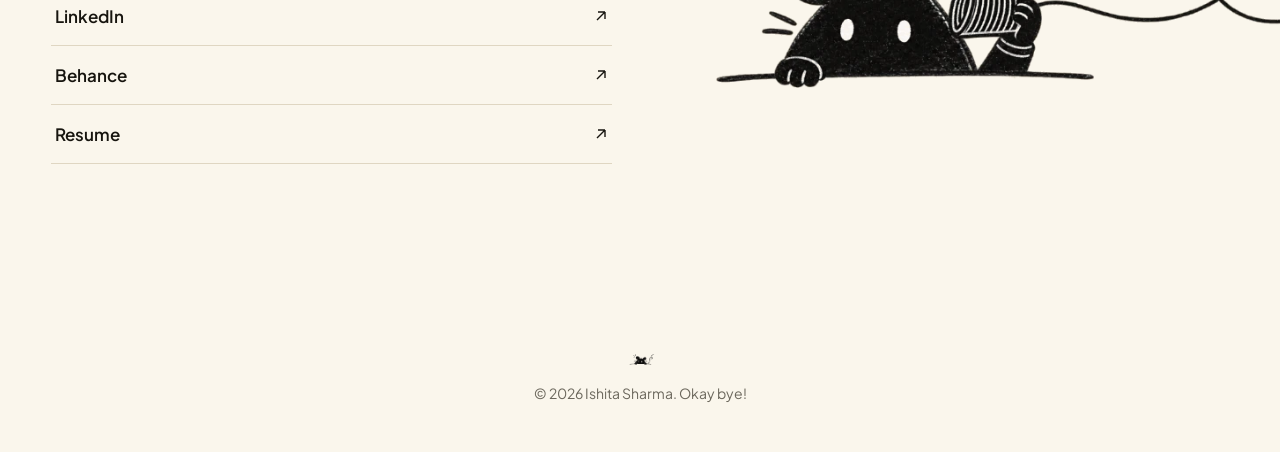
==== commit 8574e3af: "Make the stamp readable at tab size At 16px the letters were a smudge. Measured, the mark is 44% let" ====
--- a/index.html
+++ b/index.html
@@ -16,8 +16,9 @@
   <meta property="og:image:alt" content="Ishita Sharma is a UX and product designer with a brand and visual background, based in Bangalore." />
   <meta name="twitter:card" content="summary_large_image" />
 
-<link rel="icon" href="data:image/svg+xml,<svg xmlns=%22http://www.w3.org/2000/svg%22 viewBox=%220 0 100 100%22><text y=%22.9em%22 font-size=%2290%22>🐭</text></svg>">
-<link rel="stylesheet" href="assets/css/style.css?v=38" />
+<link rel="icon" type="image/svg+xml" href="assets/images/favicon.svg?v=2" />
+<link rel="icon" type="image/png" sizes="160x160" href="assets/images/favicon.png?v=2" />
+<link rel="stylesheet" href="assets/css/style.css?v=39" />
 </head>
 <body>
 <a href="#home" class="skip-link">Skip to content</a>
@@ -287,7 +288,7 @@
   <svg class="icon-pause" width="16" height="16" viewBox="0 0 16 16" fill="none"><rect x="3.5" y="2.5" width="3.2" height="11" fill="currentColor"/><rect x="9.3" y="2.5" width="3.2" height="11" fill="currentColor"/></svg>
 </button>
 
-<script src="assets/js/main.js?v=9"></script>
-<script src="assets/js/pen-cursor.js?v=3"></script>
+<script src="assets/js/main.js?v=10"></script>
+<script src="assets/js/pen-cursor.js?v=4"></script>
 </body>
 </html>
--- a/assets/css/style.css
+++ b/assets/css/style.css
@@ -478,8 +478,27 @@
   paint-order:stroke fill;
 }
 
-html.pen-hot  .pen-cursor svg{ transform:scale(1.16) rotate(-6deg); }
 html.pen-down .pen-cursor svg{ transform:scale(.88); }
+
+/* Over anything clickable the pen gets out of the way: the real arrow-and-hand
+   pointer comes back and the ink stops. The nib's hotspot is its tip, down at
+   the bottom-left of the glyph, which makes aiming at a thumbnail or a link
+   guesswork — so a target hands the native cursor back and is easy to hit.
+   (0,2,2) so it outranks the cursor:none rules above. */
+@media (hover: hover) and (pointer: fine){
+  html.pen-on.pen-hot body *{ cursor:pointer; }
+  html.pen-on.pen-hot body{ cursor:pointer; }
+}
+html.pen-hot .pen-cursor,
+html.pen-hot .pen-ink{ opacity:0; }
+
+/* The whole thumbnail opens the project. It mirrors the card's own
+   "View project" link, so it is hidden from keyboard and screen readers
+   rather than offered twice. */
+.thumb-hit{
+  position:absolute; inset:0; z-index:6;
+  display:block; border-radius:inherit;
+}
 
 @media (prefers-reduced-motion: reduce){
   .pen-cursor{ display:none; }
